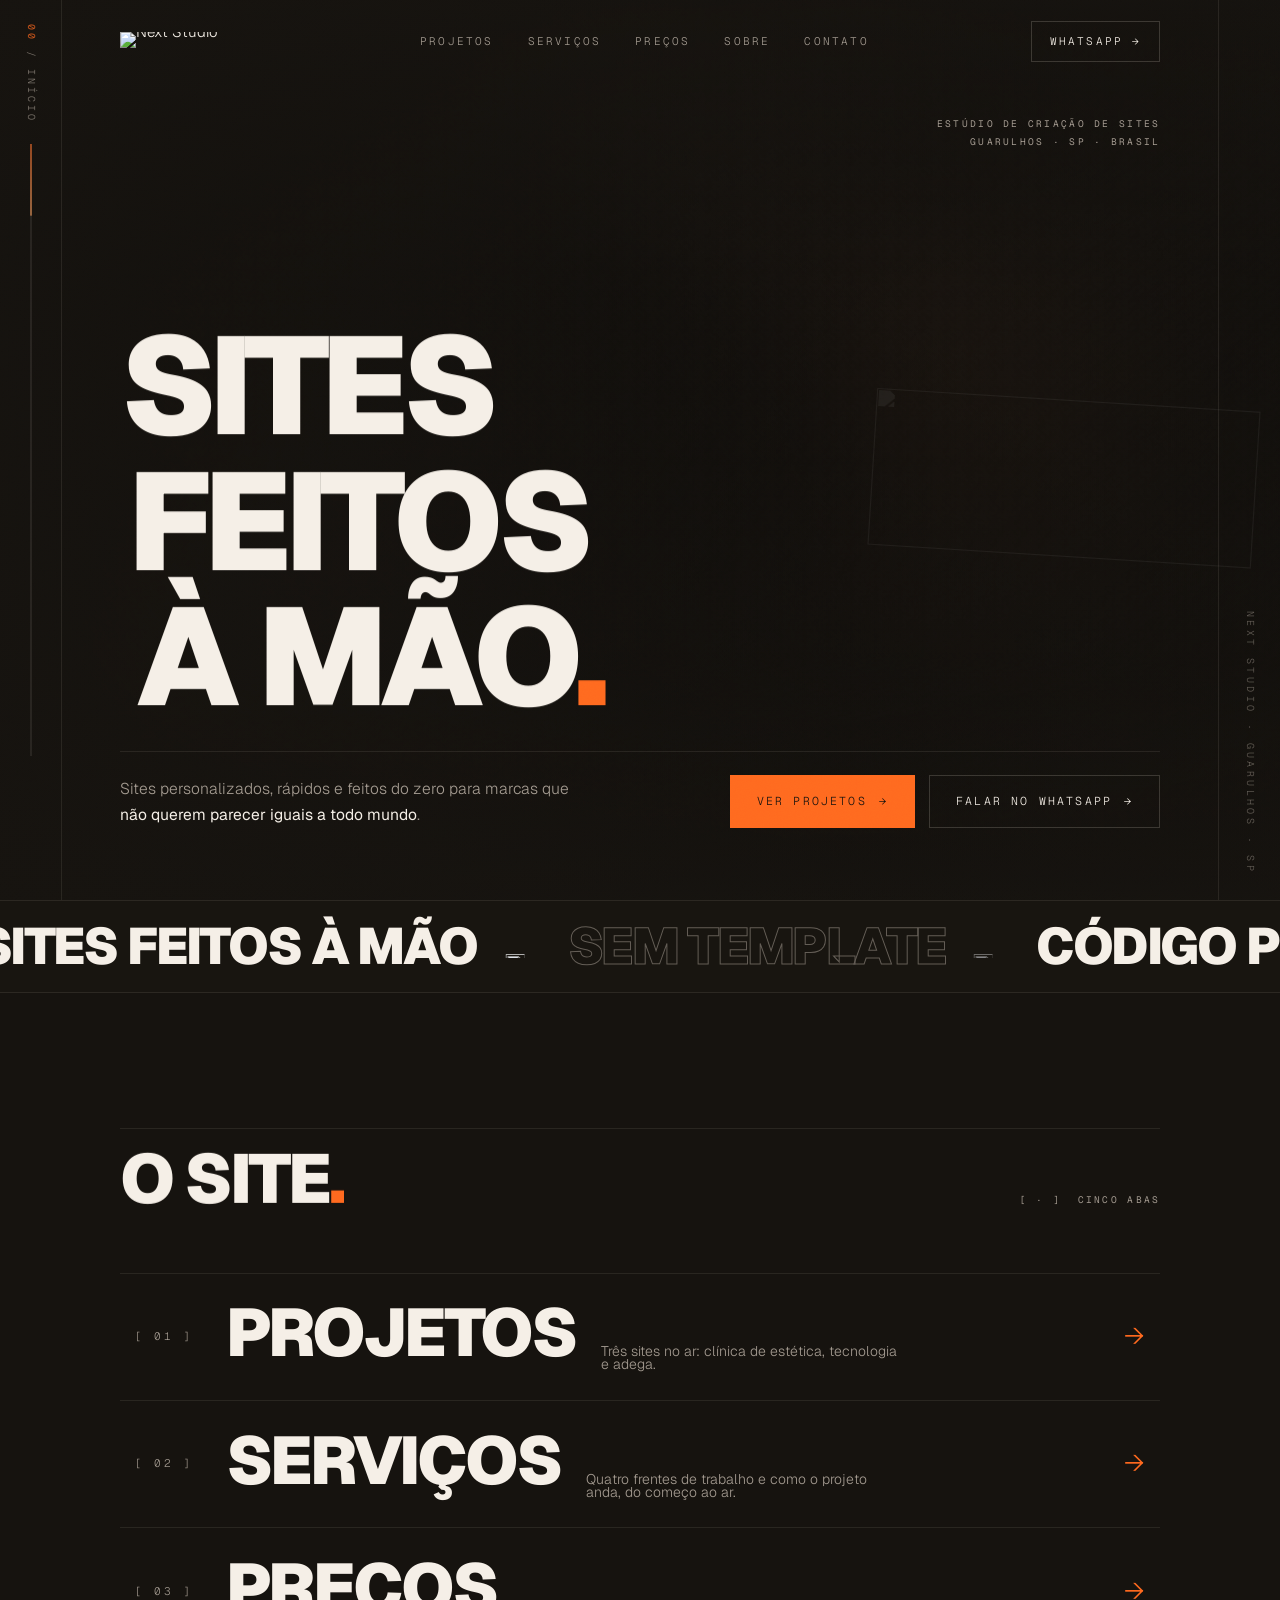
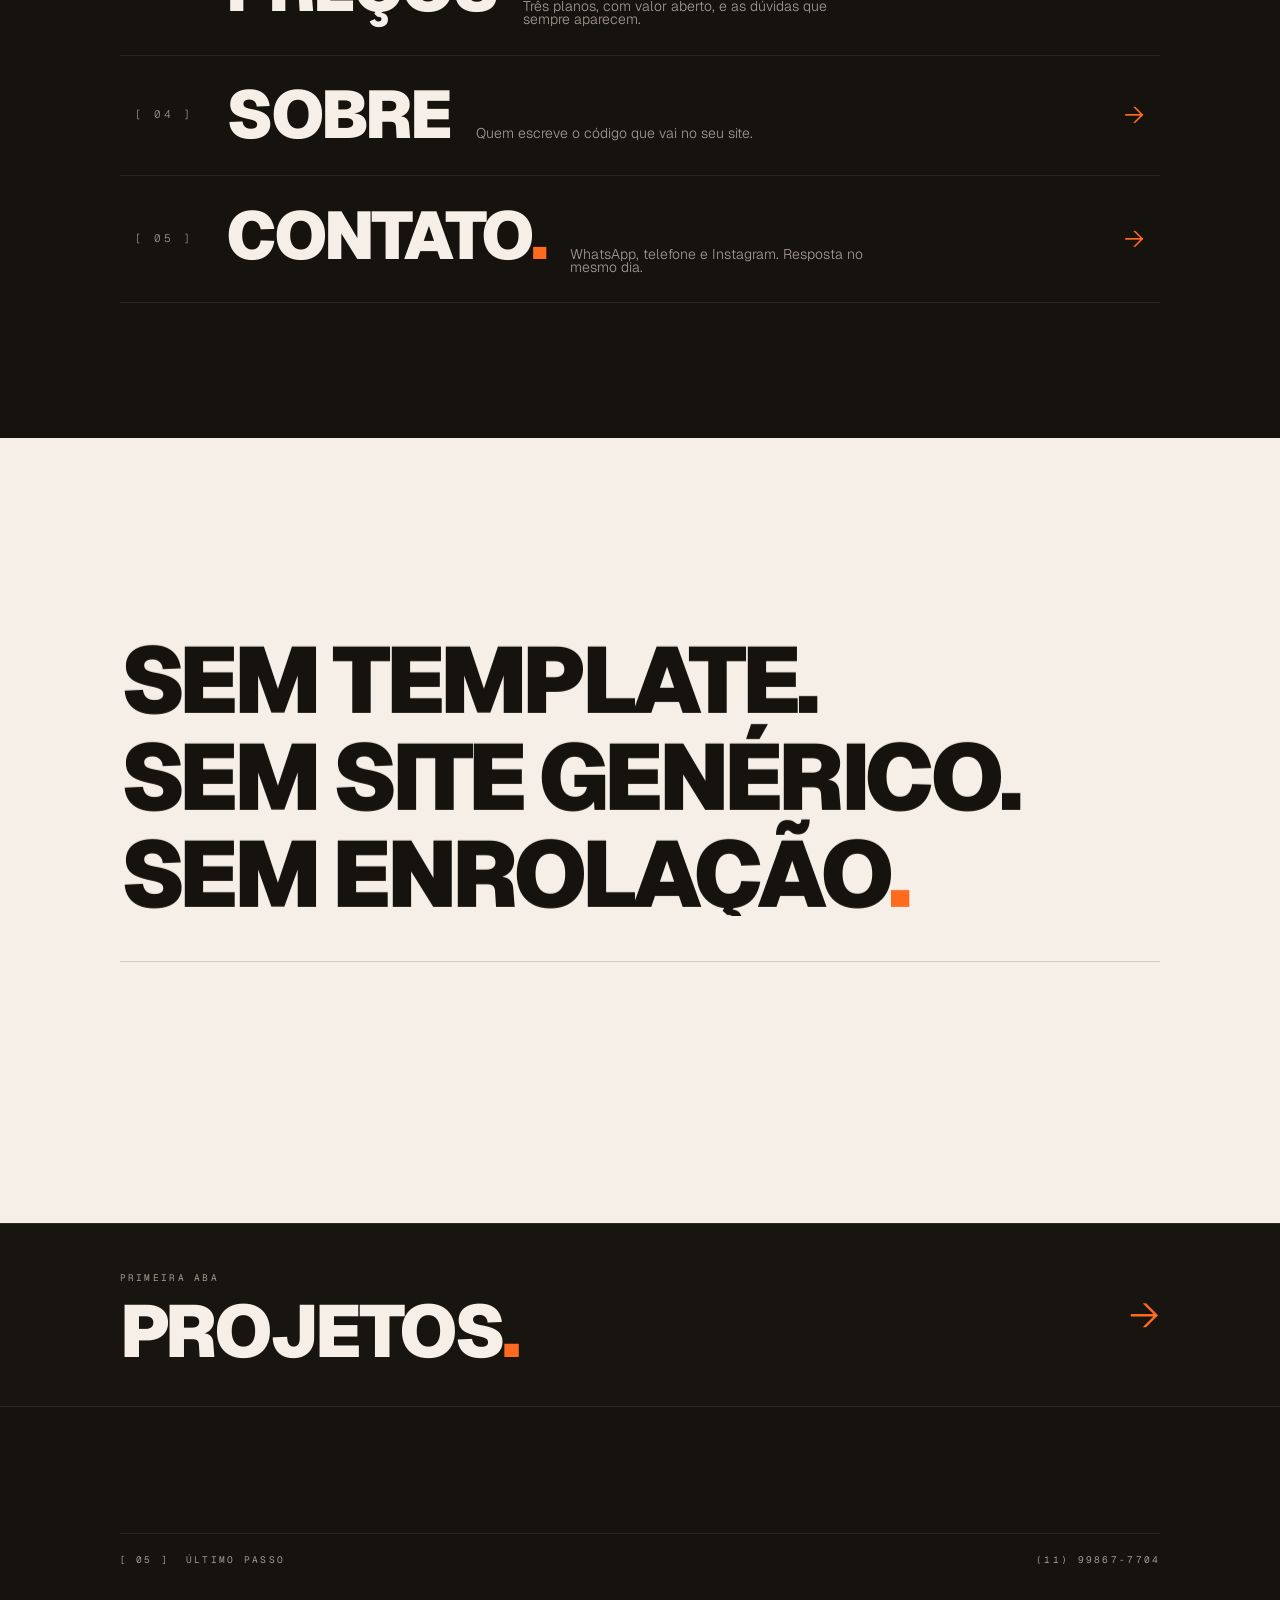
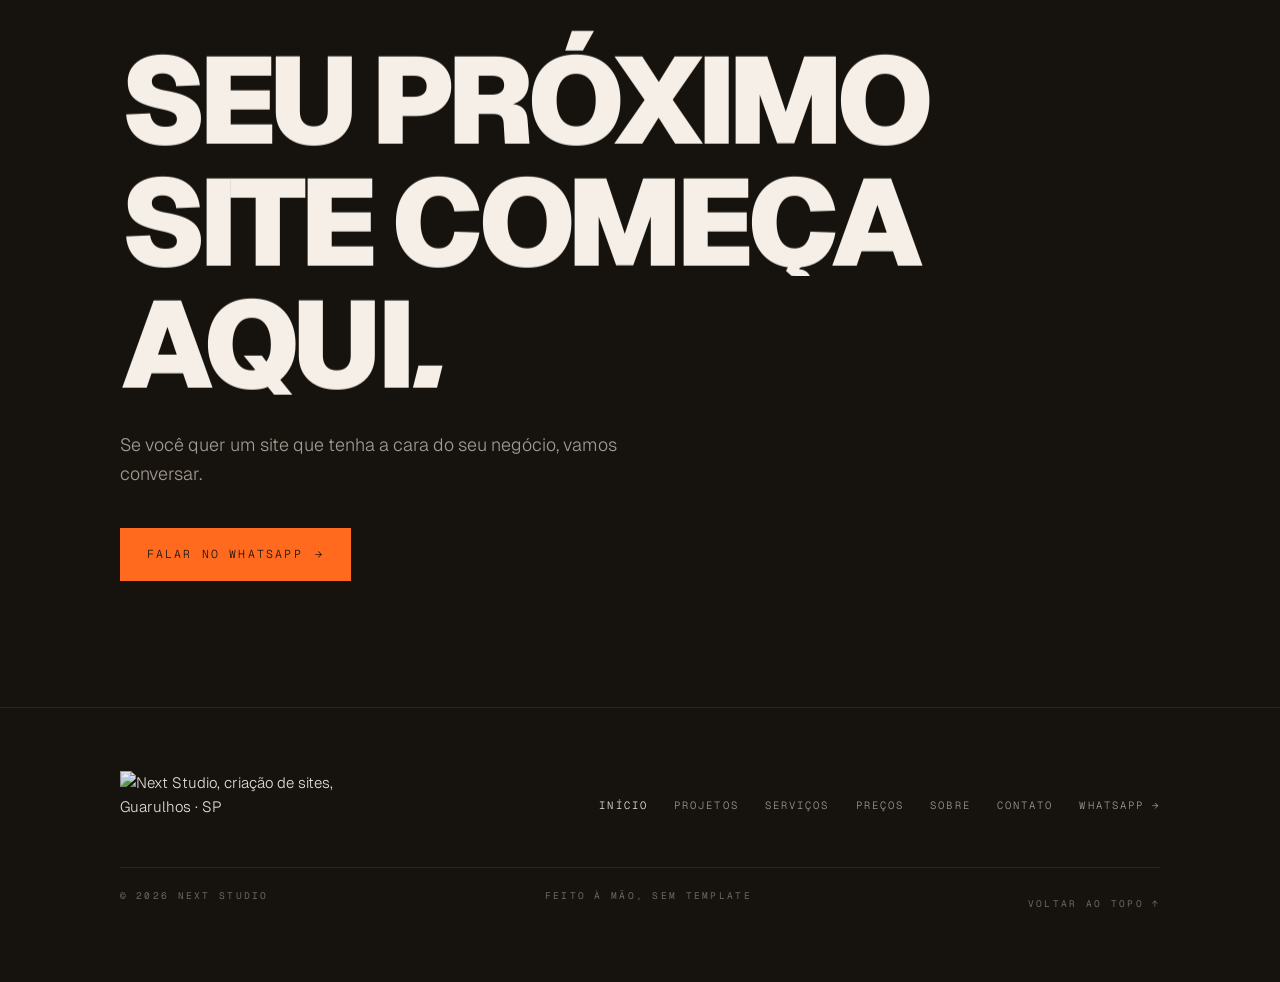
==== index.html @ 00f56a2d "Divide o site em abas e coloca o vídeo no topo O portfólio era uma página só com âncoras. Agora são " ====
<!DOCTYPE html>
<html lang="pt-BR" class="no-js">
<head>
<meta charset="UTF-8">
<meta name="viewport" content="width=device-width, initial-scale=1, viewport-fit=cover">

<title>Next Studio | Criação de Sites em Guarulhos</title>
<meta name="description" content="Sites personalizados feitos à mão, rápidos e profissionais. Next Studio: criação de sites em Guarulhos e atendimento para todo o Brasil.">
<meta name="author" content="Next Studio">
<meta name="theme-color" content="#16130F">
<meta name="robots" content="index, follow">
<link rel="canonical" href="https://netxstudiobr.github.io/-/">

<meta property="og:type" content="website">
<meta property="og:site_name" content="Next Studio">
<meta property="og:locale" content="pt_BR">
<meta property="og:url" content="https://netxstudiobr.github.io/-/">
<meta property="og:title" content="Next Studio | Criação de Sites em Guarulhos">
<meta property="og:description" content="Sites personalizados feitos à mão, rápidos e profissionais. Next Studio: criação de sites em Guarulhos e atendimento para todo o Brasil.">
<meta property="og:image" content="https://netxstudiobr.github.io/-/assets/og.jpg">
<meta property="og:image:width" content="1200">
<meta property="og:image:height" content="833">
<meta name="twitter:card" content="summary_large_image">
<meta name="twitter:title" content="Next Studio | Criação de Sites em Guarulhos">
<meta name="twitter:description" content="Sites personalizados feitos à mão, rápidos e profissionais. Next Studio: criação de sites em Guarulhos e atendimento para todo o Brasil.">
<meta name="twitter:image" content="https://netxstudiobr.github.io/-/assets/og.jpg">

<!-- favicon: recorte do ícone oficial da marca -->
<link rel="icon" type="image/png" href="assets/favicon.png">
<link rel="apple-touch-icon" href="assets/apple-touch-icon.png">

<link rel="preconnect" href="https://fonts.googleapis.com">
<link rel="preconnect" href="https://fonts.gstatic.com" crossorigin>
<link rel="preload" as="image" href="assets/logo-lockup.png">
<link href="https://fonts.googleapis.com/css2?family=Geist:wght@300;400;500;700;900&family=Geist+Mono:wght@400;500&display=swap" rel="stylesheet">

<!-- o site inteiro usa uma folha só; cada aba é HTML puro -->
<link rel="stylesheet" href="assets/estilo.css">

<script>document.documentElement.className=document.documentElement.className.replace('no-js','js');</script>

<script type="application/ld+json">
{
  "@context":"https://schema.org",
  "@type":"ProfessionalService",
  "name":"Next Studio",
  "url":"https://netxstudiobr.github.io/-/",
  "image":"https://netxstudiobr.github.io/-/assets/og.jpg",
  "description":"Criação de sites personalizados feitos à mão, do zero, sem template.",
  "founder":{"@type":"Person","name":"Bernardo"},
  "areaServed":"BR",
  "address":{"@type":"PostalAddress","addressLocality":"Guarulhos","addressRegion":"SP","addressCountry":"BR"},
  "telephone":"+55 11 99867-7704",
  "sameAs":["https://instagram.com/nextstudio.site"]
}
</script>
</head>
<body>

<a class="pular" href="#conteudo">Pular para o conteúdo</a>

<!-- ambiente 3D generativo (shader próprio) -->
<canvas id="amb" aria-hidden="true"></canvas>
<div class="vinheta" aria-hidden="true"></div>
<div class="grao" aria-hidden="true"></div>

<!-- abertura -->
<div class="carga" id="carga" aria-hidden="true">
  <img class="carga__lock" src="assets/logo-lockup.png" alt="" width="948" height="130">
  <div class="carga__barra"><i id="cargaFio"></i></div>
  <span class="carga__n" id="cargaN">000</span>
</div>

<!-- trilhos: a espinha que percorre a aba inteira -->
<div class="trilho trilho--e" aria-hidden="true">
  <span class="trilho__cap" id="capitulo"><b>00</b> / INÍCIO</span>
  <div class="espinha">
    <span class="espinha__fill" id="espFill"></span>
    <img class="espinha__mark" id="espMark" src="assets/logo-mark.png" alt="" width="101" height="124">
  </div>
</div>
<div class="trilho trilho--d" aria-hidden="true">
  <span class="trilho__txt">Next Studio · Guarulhos · SP</span>
</div>

<!-- navegação -->
<header class="navbar" id="navbar">
  <div class="navbar__in">
    <a class="marca" href="#topo" aria-label="Next Studio, início">
      <img src="assets/logo-lockup.png" alt="Next Studio" width="948" height="130">
    </a>
    <nav class="navlinks" id="navlinks" aria-label="Navegação principal">
      <a href="projetos.html">Projetos</a>
      <a href="servicos.html">Serviços</a>
      <a href="precos.html">Preços</a>
      <a href="sobre.html">Sobre</a>
      <a href="contato.html">Contato</a>
    </nav>
    <a class="nav__ig" href="https://wa.me/5511998677704?text=Oi%21%20Vim%20pelo%20site%20da%20Next%20Studio.%20Quero%20fazer%20um%20site." target="_blank" rel="noopener noreferrer">
      <span>WhatsApp</span><span aria-hidden="true">→</span>
    </a>
    <button class="burg" id="burg" aria-label="Abrir menu" aria-expanded="false" aria-controls="menu">
      <i></i><i></i>
    </button>
  </div>
</header>

<div class="menu" id="menu" hidden>
  <nav class="menu__lista" aria-label="Navegação">
    <a href="index.html" aria-current="page" style="--d:.06s">Início</a>
    <a href="projetos.html" style="--d:.12s">Projetos</a>
    <a href="servicos.html" style="--d:.18s">Serviços</a>
    <a href="precos.html" style="--d:.24s">Preços</a>
    <a href="sobre.html" style="--d:.30s">Sobre</a>
    <a href="contato.html" style="--d:.36s">Contato<em>.</em></a>
  </nav>
  <div class="menu__pe">
    <span class="mono">Guarulhos · SP<br>Brasil</span>
    <a href="https://wa.me/5511998677704?text=Oi%21%20Vim%20pelo%20site%20da%20Next%20Studio.%20Quero%20fazer%20um%20site." target="_blank" rel="noopener noreferrer">(11) 99867-7704 →</a>
  </div>
</div>

<main id="conteudo">

<!-- ═══ HERO ═══ -->
<section class="hero" id="topo" aria-labelledby="heroTit" data-cap="00 / Início" data-clima=".35">
  <div class="hero__filme" id="heroFilme" aria-hidden="true">
    <video id="heroVideo" src="assets/hero-bg.mp4" width="1280" height="720"
           autoplay muted loop playsinline preload="metadata"
           disablepictureinpicture disableremoteplayback tabindex="-1"></video>
    <span class="hero__veu"></span>
  </div>
  <img class="hero__eco" id="heroEco" src="assets/logo-outline.png" alt="" aria-hidden="true" width="130" height="157">
  <div class="wrap">
    <div class="hero__topo">
      <span class="mono hero__meta"><span class="so-larga">Estúdio de criação de sites<br></span>Guarulhos · SP · Brasil</span>
    </div>

    <h1 class="hero__h1" id="heroTit">
      <span class="ln"><i>Sites</i></span>
      <span class="ln"><i>Feitos</i></span>
      <span class="ln"><i>À&nbsp;mão<em>.</em></i></span>
    </h1>

    <div class="hero__base">
      <p class="hero__p rv" style="--d:.5s">
        Sites personalizados, rápidos e feitos do zero para marcas que
        <b>não querem parecer iguais a todo mundo</b>.
      </p>
      <div class="hero__ctas rv" style="--d:.62s">
        <a class="bt bt--forte" href="projetos.html"><span>Ver projetos</span><i>→</i></a>
        <a class="bt" href="https://wa.me/5511998677704?text=Oi%21%20Vim%20pelo%20site%20da%20Next%20Studio.%20Quero%20fazer%20um%20site." target="_blank" rel="noopener noreferrer"><span>Falar no WhatsApp</span><i>→</i></a>
      </div>
    </div>
  </div>
</section>

<!-- ═══ TICKER / conector ═══ -->
<div class="tick" aria-hidden="true">
  <div class="tick__row" id="tickRow"></div>
</div>

<!-- ═══ ÍNDICE DAS ABAS ═══ -->
<section class="sec" id="abas" aria-labelledby="abasTit" data-cap="·· / Abas" data-clima=".18">
  <div class="wrap">
    <div class="cab">
      <h2 class="cab__tit linhas" id="abasTit"><span class="ln"><i>O site<em>.</em></i></span></h2>
      <span class="mono">[ · ] &nbsp;Cinco abas</span>
    </div>

    <nav class="indice" aria-label="Abas do site">
      <a class="indice__l" href="projetos.html">
        <span class="indice__n">[ 01 ]</span>
        <span class="indice__t"><span class="indice__nome">Projetos</span><span class="indice__d">Três sites no ar: clínica de estética, tecnologia e adega.</span></span>
        <i class="indice__i" aria-hidden="true">→</i>
      </a>
      <a class="indice__l" href="servicos.html">
        <span class="indice__n">[ 02 ]</span>
        <span class="indice__t"><span class="indice__nome">Serviços</span><span class="indice__d">Quatro frentes de trabalho e como o projeto anda, do começo ao ar.</span></span>
        <i class="indice__i" aria-hidden="true">→</i>
      </a>
      <a class="indice__l" href="precos.html">
        <span class="indice__n">[ 03 ]</span>
        <span class="indice__t"><span class="indice__nome">Preços</span><span class="indice__d">Três planos, com valor aberto, e as dúvidas que sempre aparecem.</span></span>
        <i class="indice__i" aria-hidden="true">→</i>
      </a>
      <a class="indice__l" href="sobre.html">
        <span class="indice__n">[ 04 ]</span>
        <span class="indice__t"><span class="indice__nome">Sobre</span><span class="indice__d">Quem escreve o código que vai no seu site.</span></span>
        <i class="indice__i" aria-hidden="true">→</i>
      </a>
      <a class="indice__l" href="contato.html">
        <span class="indice__n">[ 05 ]</span>
        <span class="indice__t"><span class="indice__nome">Contato<em>.</em></span><span class="indice__d">WhatsApp, telefone e Instagram. Resposta no mesmo dia.</span></span>
        <i class="indice__i" aria-hidden="true">→</i>
      </a>
    </nav>
  </div>
</section>

<!-- ═══ DIFERENCIAL ═══ -->
<section class="dif" id="diferencial" data-claro aria-labelledby="difTit" data-cap="·· / Sem template" data-clima=".10">
  <div class="wrap">
    <span class="dif__risco" id="difRisco" aria-hidden="true"></span>
    <h2 class="dif__h linhas" id="difTit">
      <span class="ln"><i>Sem template.</i></span>
      <span class="ln"><i>Sem site genérico.</i></span>
      <span class="ln"><i>Sem enrolação<em>.</em></i></span>
    </h2>
    <div class="dif__base">
      <p class="dif__p rv">Cada site é desenvolvido do zero, pensado para o negócio e para as pessoas que vão usar.</p>
      <ul class="dif__nota rv" style="--d:.12s">
        <li><b>Código:</b> do zero, linha por linha</li>
        <li><b>Design:</b> autoral, feito para a marca</li>
        <li><b>Experiência:</b> pensada de ponta a ponta</li>
      </ul>
    </div>
  </div>
</section>

<!-- ═══ PRÓXIMA ABA ═══ -->
<a class="prox" href="projetos.html" aria-label="Primeira aba: Projetos">
  <div class="wrap">
    <div class="prox__in">
      <span>
        <span class="mono">Primeira aba</span>
        <span class="prox__t">Projetos<em>.</em></span>
      </span>
      <i class="prox__i" aria-hidden="true">→</i>
    </div>
  </div>
</a>

<!-- ═══ CTA FINAL ═══ -->
<section class="fim" id="fim" data-fim aria-labelledby="fimTit" data-cap="05 / Contato" data-clima=".85">
  <div class="fim__cam fim__cam--base">
    <div class="wrap">
      <div class="fim__topo">
        <span class="mono">[ 05 ] &nbsp;Último passo</span>
        <span class="mono">(11) 99867-7704</span>
      </div>
      <h2 class="fim__h linhas" id="fimTit">
        <span class="ln"><i>Seu próximo</i></span>
        <span class="ln"><i>site começa</i></span>
        <span class="ln"><i>aqui<em>.</em></i></span>
      </h2>
      <p class="fim__p">Se você quer um site que tenha a cara do seu negócio, vamos conversar.</p>
      <div>
        <a class="bt bt--forte" href="https://wa.me/5511998677704?text=Oi%21%20Vim%20pelo%20site%20da%20Next%20Studio.%20Quero%20fazer%20um%20site." target="_blank" rel="noopener noreferrer"><span>Falar no WhatsApp</span><i>→</i></a>
      </div>
    </div>
  </div>

  <div class="fim__cam fim__cam--on" id="fimOn" aria-hidden="true">
    <div class="wrap">
      <div class="fim__topo">
        <span class="mono">[ 05 ] &nbsp;Último passo</span>
        <span class="mono">(11) 99867-7704</span>
      </div>
      <h2 class="fim__h revelado">
        <span class="ln"><i>Seu próximo</i></span>
        <span class="ln"><i>site começa</i></span>
        <span class="ln"><i>aqui.</i></span>
      </h2>
      <p class="fim__p">Se você quer um site que tenha a cara do seu negócio, vamos conversar.</p>
      <div><span class="bt"><span>Falar no WhatsApp</span><i>→</i></span></div>
    </div>
  </div>
</section>

</main>

<footer class="rodape">
  <div class="wrap">
    <div class="rodape__topo">
      <a class="rodape__lock" href="index.html">
        <img src="assets/logo-tagline.png" alt="Next Studio, criação de sites, Guarulhos · SP" width="837" height="170">
      </a>
      <nav class="rodape__nav" aria-label="Navegação do rodapé">
        <a href="index.html" aria-current="page">Início</a>
        <a href="projetos.html">Projetos</a>
        <a href="servicos.html">Serviços</a>
        <a href="precos.html">Preços</a>
        <a href="sobre.html">Sobre</a>
        <a href="contato.html">Contato</a>
        <a href="https://wa.me/5511998677704?text=Oi%21%20Vim%20pelo%20site%20da%20Next%20Studio.%20Quero%20fazer%20um%20site." target="_blank" rel="noopener noreferrer">WhatsApp →</a>
      </nav>
    </div>
    <div class="rodape__base">
      <span class="mono">© 2026 Next Studio</span>
      <span class="mono">Feito à mão, sem template</span>
      <a class="mono subir" href="#topo">Voltar ao topo ↑</a>
    </div>
  </div>
</footer>

<script src="assets/site.js" defer></script>

</body>
</html>
---- assets/estilo.css ----
/* ══════════════════════════════════════════════════════════════
   NEXT STUDIO / portfólio oficial
   Escrito à mão. Sem framework, sem build, sem template.
   ══════════════════════════════════════════════════════════════ */

/* ── 01. TOKENS ─────────────────────────────────────────────── */
:root{
  --grafite:#16130F;
  --carvao:#221D18;
  --areia:#F5EFE7;
  --pedra:#A39A90;
  --laranja:#FF6A1F;
  --brasa:#FFA25C;

  --linha:rgba(163,154,144,.14);
  --linha-2:rgba(163,154,144,.28);
  --linha-esc:rgba(22,19,15,.16);

  /* Geist e Geist Mono: mesma família, um só sistema.
     A mono é irmã da de texto, então rótulos, números e
     títulos falam a mesma língua. */
  --tit:"Geist","Helvetica Neue",Arial,sans-serif;
  --txt:"Geist","Helvetica Neue",Arial,sans-serif;
  --mono:"Geist Mono",ui-monospace,"SFMono-Regular",Menlo,monospace;

  --gut:clamp(20px,4.5vw,80px);
  --rail:0px;

  --e-out:cubic-bezier(.16,1,.3,1);
  --e-io:cubic-bezier(.7,0,.2,1);

  --nav-h:84px;
}
@media (min-width:1100px){ :root{ --rail:62px; } }

*,*::before,*::after{ box-sizing:border-box; }
html{ -webkit-text-size-adjust:100%; scroll-behavior:smooth; overflow-x:clip; }
@media (prefers-reduced-motion:reduce){ html{ scroll-behavior:auto; } }

body{
  margin:0;
  background:var(--grafite);
  color:var(--areia);
  font-family:var(--txt);
  font-weight:300;
  font-size:clamp(15px,1.05vw,17px);
  line-height:1.62;
  -webkit-font-smoothing:antialiased;
  -moz-osx-font-smoothing:grayscale;
  text-rendering:optimizeLegibility;
}
body.trava{ overflow:hidden; }

img{ max-width:100%; display:block; }
a{ color:inherit; text-decoration:none; }
button{ font:inherit; color:inherit; background:none; border:0; cursor:pointer; }
h1,h2,h3,h4{ margin:0; font-family:var(--tit); font-weight:900; letter-spacing:-.035em; line-height:.88; text-transform:uppercase; }
p{ margin:0; }
ul{ margin:0; padding:0; list-style:none; }
::selection{ background:var(--laranja); color:var(--grafite); }

:focus-visible{
  outline:2px solid var(--laranja);
  outline-offset:4px;
  border-radius:2px;
}

/* ── 02. UTILITÁRIOS ────────────────────────────────────────── */
.mono{
  font-family:var(--mono);
  font-weight:400;
  font-size:clamp(9.5px,.72vw,11px);
  letter-spacing:.24em;
  text-transform:uppercase;
  color:var(--pedra);
}
main section[id],#topo{ scroll-margin-top:calc(var(--nav-h) + 16px); }
.wrap{
  width:100%;
  max-width:1560px;
  margin-inline:auto;
  padding-inline:calc(var(--gut) + var(--rail));
}
.pular{
  position:fixed; top:10px; left:10px; z-index:9999;
  padding:12px 18px; background:var(--laranja); color:var(--grafite);
  font-family:var(--mono); font-size:11px; letter-spacing:.18em; text-transform:uppercase;
  transform:translateY(-160%); transition:transform .3s var(--e-out);
}
.pular:focus{ transform:none; }

/* revelação padrão (só quando o JS assume) */
.js .rv{ opacity:0; transform:translateY(26px); }
.js .rv.dentro{
  opacity:1; transform:none;
  transition:opacity .9s var(--e-out) var(--d,0s), transform .9s var(--e-out) var(--d,0s);
}

/* linhas de título com máscara */
.ln{ display:block; overflow:hidden; padding-top:.18em; margin-top:-.18em; }
/* acentos maiúsculos (Ã À É) precisam de ar entre as linhas */
.ln + .ln{ margin-top:-.045em; }
.ln>i{ display:block; font-style:normal; will-change:transform; }
.js .ln>i{ transform:translateY(112%); }
.js .revelado .ln>i{
  transform:none;
  transition:transform 1.05s var(--e-out) var(--d,0s);
}

/* ── 03. AMBIENTE (webgl + grão + vinheta) ──────────────────── */
#amb{
  position:fixed; inset:0; z-index:0;
  width:100%; height:100%;
  display:block;
  background:radial-gradient(120% 90% at 62% 18%,#211A14 0%,#16130F 58%,#100D0A 100%);
}
.grao{
  position:fixed; inset:0; z-index:60; pointer-events:none;
  opacity:.05; mix-blend-mode:overlay;
  background-image:url("data:image/svg+xml,%3Csvg xmlns='http://www.w3.org/2000/svg' width='240' height='240'%3E%3Cfilter id='n'%3E%3CfeTurbulence type='fractalNoise' baseFrequency='.85' numOctaves='3' stitchTiles='stitch'/%3E%3C/filter%3E%3Crect width='240' height='240' filter='url(%23n)'/%3E%3C/svg%3E");
}
.vinheta{
  position:fixed; inset:0; z-index:1; pointer-events:none;
  background:radial-gradient(130% 100% at 50% 40%,transparent 42%,rgba(10,8,6,.55) 100%);
}
main,.rodape,.navbar,.trilho,.menu{ position:relative; z-index:2; }

/* ── 04. TRILHOS LATERAIS (espinha do scroll) ───────────────── */
.trilho{
  position:fixed; top:0; bottom:0; z-index:40;
  width:var(--rail); pointer-events:none;
  display:none;
}
@media (min-width:1100px){ .trilho{ display:block; } }
.trilho--e{ left:0; border-right:1px solid var(--linha); }
.trilho--d{ right:0; border-left:1px solid var(--linha); }

.espinha{
  position:absolute; left:50%; top:16vh; bottom:16vh;
  width:1px; background:var(--linha-2); transform:translateX(-50%);
}
.espinha__fill{
  position:absolute; inset:0 auto 0 0; width:100%;
  background:linear-gradient(180deg,var(--laranja),var(--brasa));
  transform-origin:top; transform:scaleY(0);
}
/* símbolo oficial percorrendo a espinha */
.espinha__mark{
  position:absolute; left:50%; top:0;
  width:11px; margin-left:-5.5px; margin-top:-7px;
  opacity:.95;
}
.trilho__txt{
  position:absolute; left:50%; bottom:26px;
  transform:translateX(-50%) rotate(180deg);
  writing-mode:vertical-rl;
  font-family:var(--mono); font-size:10px; letter-spacing:.34em;
  text-transform:uppercase; color:var(--pedra); opacity:.55;
}
.trilho--d .trilho__txt{ transform:translateX(-50%); rotate:none; writing-mode:vertical-rl; }
.trilho__cap{
  position:absolute; left:50%; top:24px; transform:translateX(-50%);
  writing-mode:vertical-rl;
  font-family:var(--mono); font-size:10px; letter-spacing:.3em;
  text-transform:uppercase; color:var(--pedra); opacity:.75;
}
.trilho__cap b{ color:var(--laranja); font-weight:400; }

/* seções claras (areia / laranja): o trilho inverte junto */
.claro .trilho--e{ border-right-color:rgba(22,19,15,.16); }
.claro .trilho--d{ border-left-color:rgba(22,19,15,.16); }
.claro .trilho__cap{ color:rgba(22,19,15,.6); }
.claro .trilho__cap b{ color:var(--grafite); }
.claro .trilho__txt{ color:rgba(22,19,15,.45); }
.claro .espinha{ background:rgba(22,19,15,.2); }
.claro .espinha__fill{ background:linear-gradient(180deg,var(--grafite),rgba(22,19,15,.55)); }
.claro .espinha__mark{ filter:brightness(0); }

/* ── 05. NAVBAR ─────────────────────────────────────────────── */
.navbar{
  position:fixed; top:0; left:0; right:0; z-index:50;
  height:var(--nav-h);
  display:flex; align-items:center;
  transition:height .5s var(--e-out), background .5s var(--e-out), transform .55s var(--e-io), border-color .5s;
  border-bottom:1px solid transparent;
}
.navbar.densa{
  height:62px;
  background:rgba(18,15,12,.7);
  -webkit-backdrop-filter:blur(14px) saturate(1.2);
  backdrop-filter:blur(14px) saturate(1.2);
  border-bottom-color:var(--linha);
}
.navbar.oculta{ transform:translateY(-102%); }
.navbar__in{
  width:100%; max-width:1560px; margin-inline:auto;
  padding-inline:calc(var(--gut) + var(--rail));
  display:flex; align-items:center; justify-content:space-between; gap:24px;
}
.marca{
  display:block; line-height:0; padding:11px 0;
  transition:opacity .5s var(--e-out), transform .5s var(--e-out), visibility .5s;
}
.marca img{
  height:19px; width:auto;
  transition:height .5s var(--e-out), opacity .35s;
}
.navbar.densa .marca img{ height:16px; }
.marca:hover img{ opacity:.78; }

.navlinks{ display:none; align-items:center; gap:34px; }
@media (min-width:1000px){ .navlinks{ display:flex; } }
.navlinks a{
  font-family:var(--mono); font-size:11px; letter-spacing:.2em; text-transform:uppercase;
  color:var(--pedra); position:relative; padding:11px 0;
  transition:color .35s;
}
.navlinks a::after{
  content:""; position:absolute; left:0; bottom:0; height:1px; width:100%;
  background:var(--laranja); transform:scaleX(0); transform-origin:right;
  transition:transform .45s var(--e-out);
}
.navlinks a:hover,.navlinks a.ativo{ color:var(--areia); }
.navlinks a:hover::after,.navlinks a.ativo::after{ transform:scaleX(1); transform-origin:left; }

.nav__ig{
  display:none; align-items:center; gap:9px;
  font-family:var(--mono); font-size:11px; letter-spacing:.2em; text-transform:uppercase;
  padding:11px 18px; border:1px solid var(--linha-2); color:var(--areia);
  position:relative; overflow:hidden;
}
@media (min-width:1000px){ .nav__ig{ display:inline-flex; } }
.nav__ig span{ position:relative; z-index:1; transition:color .4s var(--e-out); }
.nav__ig::before{
  content:""; position:absolute; inset:0; background:var(--laranja);
  transform:translateY(101%); transition:transform .5s var(--e-out);
}
.nav__ig:hover::before{ transform:none; }
.nav__ig:hover span{ color:var(--grafite); }

.burg{
  display:flex; flex-direction:column; justify-content:center; gap:5px;
  width:44px; height:44px; margin-right:-10px; align-items:flex-end;
}
@media (min-width:1000px){ .burg{ display:none; } }
.burg i{ display:block; height:1.5px; width:24px; background:var(--areia); transition:transform .45s var(--e-out), opacity .3s, width .45s var(--e-out); }
.burg i:last-child{ width:15px; }
.burg[aria-expanded="true"] i:first-child{ transform:translateY(3.2px) rotate(45deg); }
.burg[aria-expanded="true"] i:last-child{ width:24px; transform:translateY(-3.3px) rotate(-45deg); }

/* ── 06. MENU MOBILE ────────────────────────────────────────── */
.menu{
  position:fixed; inset:0; z-index:49;
  background:var(--grafite);
  padding:calc(var(--nav-h) + 26px) var(--gut) 40px;
  display:flex; flex-direction:column; justify-content:space-between;
  clip-path:inset(0 0 100% 0);
  transition:clip-path .8s var(--e-io);
  visibility:hidden;
}
.menu.aberto{ clip-path:inset(0 0 0 0); visibility:visible; }
.menu[hidden]{ display:none; }
.menu__lista a{
  display:block; font-family:var(--tit); font-weight:900; text-transform:uppercase;
  font-size:clamp(2.4rem,11vw,4.2rem); line-height:1.02; letter-spacing:-.04em;
  padding:5px 0; color:var(--areia);
  opacity:0; transform:translateY(38px);
}
.menu.aberto .menu__lista a{
  opacity:1; transform:none;
  transition:opacity .7s var(--e-out) var(--d), transform .7s var(--e-out) var(--d);
}
.menu__lista a em{ font-style:normal; color:var(--laranja); }
.menu__pe{ display:flex; justify-content:space-between; align-items:flex-end; gap:20px; border-top:1px solid var(--linha); padding-top:20px; }
.menu__pe a{ color:var(--laranja); font-family:var(--mono); font-size:11px; letter-spacing:.2em; text-transform:uppercase; }

/* ── 07. HERO ───────────────────────────────────────────────── */
.hero{
  position:relative;
  min-height:100svh;
  display:flex; flex-direction:column;
  padding-top:calc(var(--nav-h) + clamp(18px,3.4vh,34px));
  padding-bottom:clamp(62px,8vh,96px);
  overflow:hidden;
  isolation:isolate;
}
.hero>.wrap{ position:relative; z-index:1; flex:1; display:flex; flex-direction:column; }

/* filme de fundo: o ambiente 3D da marca em movimento.
   fica atrás de tudo do hero e some se o vídeo não carregar. */
.hero__filme{
  position:absolute; inset:0; z-index:0;
  overflow:hidden; pointer-events:none;
}
.hero__filme video{
  position:absolute; inset:0;
  width:100%; height:100%;
  object-fit:cover; object-position:56% 50%;
  opacity:0; transition:opacity 1.5s var(--e-out);
  filter:contrast(1.04) brightness(.94);
}
.hero__filme.no-ar video{ opacity:.6; }

/* véu: segura o contraste do título por cima do vídeo */
.hero__veu{
  position:absolute; inset:0;
  background:
    linear-gradient(to right,
      rgba(22,19,15,.93) 0%, rgba(22,19,15,.74) 34%,
      rgba(22,19,15,.38) 66%, rgba(22,19,15,.56) 100%),
    linear-gradient(to bottom,
      rgba(22,19,15,.9) 0%, rgba(22,19,15,.24) 32%,
      rgba(22,19,15,.5) 74%, rgba(22,19,15,.92) 100%);
}
@media (max-width:899px){
  .hero__filme video{ object-position:60% 45%; }
  .hero__filme.no-ar video{ opacity:.5; }
  .hero__veu{
    background:
      linear-gradient(to bottom,
        rgba(22,19,15,.9) 0%, rgba(22,19,15,.5) 30%,
        rgba(22,19,15,.72) 68%, rgba(22,19,15,.94) 100%);
  }
}
.hero__topo{
  display:flex; align-items:flex-start; justify-content:flex-end; gap:20px;
  margin-bottom:auto; padding-bottom:clamp(30px,5vh,58px);
}
.hero__lock img{
  height:clamp(15px,1.55vw,22px); width:auto;
}
.hero__topo .mono{ text-align:right; line-height:1.9; }
.so-larga{ display:none; }
@media (min-width:700px){ .so-larga{ display:inline; } }

.hero__h1{
  font-size:clamp(2.9rem,10.8vw,11.5rem);
  line-height:.845;
  letter-spacing:-.052em;
  margin-bottom:clamp(26px,4vh,50px);
}
.hero__h1 em{ font-style:normal; color:var(--laranja); }
.hero__h1 .ln:nth-child(2)>i{ padding-left:.055em; }
.hero__h1 .ln:nth-child(3)>i{ padding-left:.11em; }

.hero__base{
  display:grid; gap:clamp(22px,4vw,60px);
  grid-template-columns:1fr;
  align-items:end;
  border-top:1px solid var(--linha);
  padding-top:clamp(20px,2.6vh,32px);
}
@media (min-width:900px){
  .hero__base{ grid-template-columns:minmax(0,1fr) auto; }
}
.hero__p{
  max-width:46ch; color:var(--pedra);
  font-size:clamp(15px,1.22vw,18.5px); line-height:1.66;
}
.hero__p b{ color:var(--areia); font-weight:400; }
.hero__ctas{ display:flex; flex-wrap:wrap; gap:14px; }

/* chevron oficial em marca d'água */
.hero__eco{
  position:absolute; right:calc(var(--rail) - 3vw); top:46%;
  width:clamp(220px,30vw,460px); opacity:.055;
  transform:translateY(-50%); pointer-events:none;
  filter:grayscale(1) brightness(2.4);
}
@media (max-width:899px){ .hero__eco{ top:30%; right:-14vw; width:70vw; opacity:.045; } }

/* ── 08. BOTÕES ─────────────────────────────────────────────── */
.bt{
  position:relative; display:inline-flex; align-items:center; gap:12px;
  padding:16px 26px; overflow:hidden;
  font-family:var(--mono); font-size:11.5px; letter-spacing:.19em; text-transform:uppercase;
  border:1px solid var(--linha-2); color:var(--areia);
}
.bt span{ position:relative; z-index:1; transition:color .45s var(--e-out); }
.bt i{ position:relative; z-index:1; font-style:normal; transition:transform .5s var(--e-out), color .45s var(--e-out); }
.bt::before{
  content:""; position:absolute; inset:0; background:var(--areia);
  transform:translateY(101%); transition:transform .55s var(--e-out);
}
.bt:hover::before,.bt:focus-visible::before{ transform:none; }
.bt:hover span,.bt:hover i,.bt:focus-visible span,.bt:focus-visible i{ color:var(--grafite); }
.bt:hover i{ transform:translateX(5px); }

.bt--forte{ background:var(--laranja); border-color:var(--laranja); color:var(--grafite); }
.bt--forte::before{ background:var(--areia); }
.bt--forte:hover span,.bt--forte:hover i{ color:var(--grafite); }

/* link de texto com sublinhado que se desenha */
.lk{
  position:relative; display:inline-flex; align-items:center; gap:10px;
  font-family:var(--mono); font-size:11.5px; letter-spacing:.19em; text-transform:uppercase;
  padding:9px 0 7px; color:var(--areia);
}
.lk::after{
  content:""; position:absolute; left:0; bottom:0; height:1px; width:100%;
  background:currentColor; transform-origin:right; transform:scaleX(1);
  transition:transform .5s var(--e-out);
}
.lk:hover::after{ transform:scaleX(0); }
.lk i{ font-style:normal; transition:transform .5s var(--e-out); }
.lk:hover i{ transform:translateX(6px); }
.lk--laranja{ color:var(--laranja); }

/* ── 09. CABEÇALHO DE SEÇÃO ─────────────────────────────────── */
.sec{ position:relative; padding-block:clamp(90px,15vh,190px); }
@media (max-width:640px){
  .sec{ padding-block:clamp(54px,8vh,84px); }
  .cab{ margin-bottom:clamp(30px,4.5vh,52px); }
}
.cab{
  display:flex; align-items:baseline; justify-content:space-between;
  gap:22px; flex-wrap:wrap;
  border-top:1px solid var(--linha); padding-top:20px;
  margin-bottom:clamp(46px,7vh,92px);
}
.cab__tit{ font-size:clamp(2rem,5.4vw,4.4rem); letter-spacing:-.04em; }
.cab__tit em{ font-style:normal; color:var(--laranja); }

/* ── 10. TICKER (conector contínuo) ─────────────────────────── */
.tick{
  position:relative; overflow:hidden;
  border-top:1px solid var(--linha); border-bottom:1px solid var(--linha);
  padding-block:clamp(16px,2.2vh,26px);
  background:rgba(34,29,24,.28);
}
.tick__row{ display:flex; align-items:center; white-space:nowrap; will-change:transform; }
.tick__it{
  display:inline-flex; align-items:center; gap:.55em;
  padding-inline:.42em;
  font-family:var(--tit); font-weight:900; text-transform:uppercase;
  font-size:clamp(1.5rem,4.3vw,3.2rem); letter-spacing:-.032em; line-height:1;
}
.tick__it--oco{
  color:transparent; -webkit-text-stroke:1px var(--pedra); opacity:.55;
}
.tick__row img{ height:.46em; width:auto; opacity:.9; }

/* ── 11. PROJETOS ───────────────────────────────────────────── */
.casos{ position:relative; }
.caso{
  position:relative;
  padding-block:clamp(56px,9vh,120px);
  /* o número gigante sangra para fora de propósito; clip corta
     sem criar container de rolagem (diferente de hidden) */
  overflow-x:clip;
}
.caso__grid{
  display:grid; grid-template-columns:repeat(12,1fr);
  gap:clamp(22px,2.6vw,52px); align-items:start;
}
.caso__txt{ grid-column:1/-1; }
.caso__media{ grid-column:1/-1; }
@media (min-width:900px){
  .caso__txt{ grid-column:1/5; position:sticky; top:26vh; }
  .caso__media{ grid-column:6/13; }
  .caso--inv .caso__txt{ grid-column:9/13; }
  .caso--inv .caso__media{ grid-column:1/8; grid-row:1; }
}
.caso__idx{
  display:block; color:var(--laranja); margin-bottom:16px;
  font-family:var(--mono); font-size:11px; letter-spacing:.26em;
}
.caso__nome{
  font-size:clamp(1.9rem,4.2vw,3.4rem); letter-spacing:-.04em;
  margin-bottom:14px;
}
.caso__cat{
  display:block; margin-bottom:26px; color:var(--pedra);
  font-family:var(--mono); font-size:10.5px; letter-spacing:.22em; text-transform:uppercase;
}
.caso__cat::before{ content:""; display:block; width:34px; height:1px; background:var(--laranja); margin-bottom:16px; }

.caso__media{ display:block; }
.caso__quadro{
  position:relative; display:block; overflow:hidden;
  aspect-ratio:1200/833; background:var(--carvao);
  border:1px solid var(--linha);
}
.caso__quadro img{
  position:absolute; inset:0;
  width:100%; height:100%; object-fit:cover; object-position:center;
  will-change:transform;
  transition:filter .7s var(--e-out);
  filter:saturate(.86) contrast(1.03);
}
.caso__media:hover .caso__quadro img{ filter:saturate(1) contrast(1.05); }
.caso__veu{
  position:absolute; inset:0; pointer-events:none;
  background:linear-gradient(180deg,rgba(22,19,15,.04) 0%,rgba(22,19,15,.34) 100%);
  opacity:.9; transition:opacity .7s var(--e-out);
}
.caso__media:hover .caso__veu{ opacity:.45; }
.caso__pe{
  display:flex; align-items:center; justify-content:space-between; gap:18px;
  border-top:1px solid var(--linha); margin-top:16px; padding-top:14px;
}
.caso__url{ font-family:var(--mono); font-size:10.5px; letter-spacing:.16em; color:var(--pedra); text-transform:lowercase; }

/* numeral fantasma que atravessa as seções */
.caso__fant{
  position:absolute; z-index:-1; pointer-events:none; user-select:none;
  font-family:var(--tit); font-weight:900; line-height:.72;
  font-size:clamp(11rem,30vw,30rem); letter-spacing:-.06em;
  color:transparent; -webkit-text-stroke:1px rgba(163,154,144,.16);
  top:-4vh; right:-2vw; will-change:transform;
}
.caso--inv .caso__fant{ right:auto; left:-2vw; }
@media (max-width:899px){
  .caso__fant{ opacity:.6; top:-2vh; }
  .caso{ padding-block:clamp(38px,6vh,70px); }
}
@media (max-width:640px){
  .caso__pe{ flex-direction:column; align-items:flex-start; gap:7px; }
}

/* ── 12. SERVIÇOS (varredura horizontal fixada) ─────────────── */
.serv{ position:relative; }
.serv__pin{
  position:sticky; top:0; height:100svh;
  display:flex; flex-direction:column; justify-content:center;
  overflow:hidden;
}
.serv__cab{
  padding-inline:calc(var(--gut) + var(--rail));
  width:100%; max-width:1560px; margin-inline:auto;
  display:flex; flex-wrap:wrap; align-items:baseline; justify-content:space-between; gap:10px 20px;
  margin-bottom:clamp(26px,4vh,48px);
}
.serv__track{
  display:flex; gap:0;
  padding-inline:calc(var(--gut) + var(--rail));
  will-change:transform;
}
.serv__it{
  position:relative; flex:0 0 clamp(268px,31vw,430px);
  height:clamp(300px,46vh,470px);
  border:1px solid var(--linha); border-right:0;
  padding:clamp(20px,2vw,30px) clamp(22px,2.2vw,36px);
  display:flex; flex-direction:column; justify-content:space-between;
  overflow:hidden;
  background:rgba(34,29,24,.38);
  transition:border-color .6s var(--e-out), background .6s var(--e-out);
}
.serv__it:last-child{ border-right:1px solid var(--linha); }
.serv__it:hover{ background:rgba(34,29,24,.62); }
.serv__it::after{
  content:""; position:absolute; left:0; bottom:0; height:2px; width:100%;
  background:var(--laranja); transform:scaleX(0); transform-origin:left;
  transition:transform .7s var(--e-out);
}
.serv__it:hover::after{ transform:scaleX(1); }
.serv__n{
  font-family:var(--mono); font-size:11px; letter-spacing:.26em; color:var(--laranja);
}
.serv__corpo h3{
  font-size:clamp(1.45rem,2.4vw,2.25rem); letter-spacing:-.035em; line-height:.94;
  margin-bottom:14px;
}
.serv__corpo p{ color:var(--pedra); font-size:clamp(14px,1.02vw,16px); max-width:32ch; }
.serv__marca{
  position:absolute; right:-8%; bottom:-10%;
  font-family:var(--tit); font-weight:900; font-size:14rem; line-height:.7;
  color:transparent; -webkit-text-stroke:1px rgba(163,154,144,.1);
  pointer-events:none;
}
.serv__barra{
  width:100%; max-width:1560px; margin-inline:auto;
  padding-inline:calc(var(--gut) + var(--rail));
  margin-top:clamp(22px,3.4vh,40px);
  display:flex; align-items:center; gap:18px;
}
.serv__barra .fio{ position:relative; flex:1; height:1px; background:var(--linha); }
.serv__barra .fio i{
  position:absolute; inset:0 auto 0 0; height:1px; width:100%;
  background:var(--laranja); transform-origin:left; transform:scaleX(0);
}
.no-js .serv__pin{ position:static; height:auto; display:block; }
.no-js .serv__track{ flex-wrap:wrap; }
.serv__track{ touch-action:pan-y; }
@media (min-width:900px){
  .serv__track{ cursor:grab; }
  .serv__track.arrastando{ cursor:grabbing; }
}
@media (max-width:899px){
  .serv__marca{ font-size:8.5rem; right:-4%; }
  .serv__pin{ position:static; height:auto; display:block; padding-block:0; }
  .serv__track{ flex-direction:column; transform:none!important; }
  .serv__it{ flex:none; width:100%; height:auto; min-height:230px; border-right:1px solid var(--linha); border-bottom:0; }
  .serv__it:last-child{ border-bottom:1px solid var(--linha); }
  .serv__barra{ display:none; }
  .serv__cab{ margin-bottom:30px; }
}

/* ── 13. DIFERENCIAL (inversão para areia) ──────────────────── */
.dif{
  position:relative; z-index:3;
  background:var(--areia); color:var(--grafite);
  padding-block:clamp(100px,18vh,220px);
}
.dif__h{
  font-size:clamp(1.85rem,7.3vw,6.6rem); line-height:.9; letter-spacing:-.05em;
  margin-bottom:clamp(34px,5vh,60px);
}
.dif__h em{ font-style:normal; color:var(--laranja); }
.dif__base{
  display:grid; gap:clamp(24px,4vw,64px); grid-template-columns:1fr;
  border-top:1px solid var(--linha-esc); padding-top:clamp(22px,3vh,34px);
}
@media (min-width:900px){ .dif__base{ grid-template-columns:1fr 1fr; } }
.dif__p{
  font-size:clamp(17px,1.7vw,25px); line-height:1.5; color:#3B3229; max-width:34ch;
}
.dif__nota{ font-family:var(--mono); font-size:11px; letter-spacing:.2em; text-transform:uppercase; color:#6B6055; line-height:2.2; }
.dif__nota b{ color:var(--grafite); font-weight:500; }
.dif .mono{ color:#6B6055; }
.dif__risco{
  display:block; height:2px; background:var(--laranja); width:100%;
  transform-origin:left; transform:scaleX(0); margin-bottom:clamp(30px,4vh,50px);
}

/* ── 14. PREÇOS ─────────────────────────────────────────────── */
.pre__lista{ border-top:1px solid var(--linha); }
.pre__l{
  position:relative; display:block;
  border-bottom:1px solid var(--linha);
  padding-block:clamp(30px,4vh,54px);
  transition:background .6s var(--e-out);
}
.pre__l::before{
  content:""; position:absolute; inset:0; z-index:0;
  background:linear-gradient(90deg,rgba(34,29,24,.85),rgba(34,29,24,.2));
  transform:scaleY(0); transform-origin:bottom;
  transition:transform .6s var(--e-out);
}
.pre__l:hover::before{ transform:scaleY(1); }
.pre__l--destaque{ background:rgba(255,106,31,.05); }

.pre__in{
  position:relative; z-index:1;
  display:grid; grid-template-columns:1fr; gap:clamp(20px,3vw,44px);
  align-items:start;
  padding-inline:clamp(0px,1.4vw,22px);
  transition:padding-inline .6s var(--e-out);
}
.pre__l:hover .pre__in{ padding-inline:clamp(8px,2.2vw,34px); }
@media (min-width:900px){
  .pre__in{ grid-template-columns:minmax(0,.82fr) minmax(0,1.18fr); }
}

.pre__cab{ display:grid; gap:clamp(10px,1.4vh,16px); }
.pre__idx{ font-family:var(--mono); font-size:11px; letter-spacing:.24em; color:var(--pedra); }
.pre__l--destaque .pre__idx{ color:var(--laranja); }
.pre__nome{
  margin:0;
  font-family:var(--tit); font-weight:900; text-transform:uppercase;
  font-size:clamp(1.9rem,4.4vw,3.4rem); letter-spacing:-.042em; line-height:.9;
  display:flex; align-items:center; gap:14px; flex-wrap:wrap;
}
.pre__tag{
  font-family:var(--mono); font-weight:400; font-size:9.5px; letter-spacing:.2em;
  text-transform:uppercase;
  padding:6px 11px; background:var(--laranja); color:var(--grafite);
  white-space:nowrap;
}
.pre__valor{
  font-family:var(--tit); font-weight:900; letter-spacing:-.04em;
  font-size:clamp(2.2rem,5vw,4rem); line-height:1; color:var(--areia);
  transition:color .5s var(--e-out);
}
.pre__l:hover .pre__valor{ color:var(--laranja); }

.pre__resumo{
  font-size:clamp(17px,1.55vw,23px); line-height:1.4; color:var(--areia);
  letter-spacing:-.01em; margin-bottom:12px;
}
.pre__exp{ color:var(--pedra); max-width:54ch; margin-bottom:20px; }
.pre__rec{ display:grid; gap:7px; margin-bottom:24px; }
.pre__rec li{
  font-family:var(--mono); font-size:10.5px; letter-spacing:.14em;
  text-transform:uppercase; color:var(--pedra);
  padding-left:18px; position:relative;
}
.pre__rec li::before{
  content:""; position:absolute; left:0; top:.55em;
  width:9px; height:1px; background:var(--laranja);
}
.pre__acoes{ display:flex; flex-wrap:wrap; align-items:center; gap:14px clamp(18px,2.4vw,32px); }
.pre__pe{
  display:flex; flex-wrap:wrap; align-items:center; justify-content:space-between;
  gap:18px; padding-top:clamp(22px,3vh,34px);
}

/* ── 14b. DÚVIDAS ───────────────────────────────────────────── */
.faq__lista{ border-top:1px solid var(--linha); }
.faq__it{ border-bottom:1px solid var(--linha); }
.faq__it summary{
  display:flex; align-items:flex-start; justify-content:space-between; gap:20px;
  padding-block:clamp(20px,2.6vh,30px);
  cursor:pointer; list-style:none;
  transition:color .4s var(--e-out);
}
.faq__it summary::-webkit-details-marker{ display:none; }
.faq__it summary:hover{ color:var(--laranja); }
.faq__q{
  font-family:var(--tit); font-weight:900; text-transform:uppercase;
  font-size:clamp(1.05rem,2.1vw,1.7rem); letter-spacing:-.032em; line-height:1.06;
  max-width:34ch;
}
.faq__mais{
  position:relative; flex:0 0 auto; width:16px; height:16px; margin-top:.35em;
}
.faq__mais::before,.faq__mais::after{
  content:""; position:absolute; left:50%; top:50%; background:var(--laranja);
  transition:transform .45s var(--e-out);
}
.faq__mais::before{ width:16px; height:1.5px; transform:translate(-50%,-50%); }
.faq__mais::after{ width:1.5px; height:16px; transform:translate(-50%,-50%); }
.faq__it[open] .faq__mais::after{ transform:translate(-50%,-50%) rotate(90deg); }
.faq__r{
  padding-bottom:clamp(22px,3vh,32px);
  color:var(--pedra); max-width:62ch;
  font-size:clamp(15px,1.1vw,17px);
}
.faq__r b{ color:var(--areia); font-weight:400; }
.faq__pe{ display:flex; flex-wrap:wrap; gap:16px 28px; justify-content:space-between; padding-top:clamp(22px,3vh,34px); }

/* ── 15. PROCESSO ───────────────────────────────────────────── */
.proc__lista{ position:relative; display:grid; gap:clamp(40px,8.5vh,104px); }
.proc__fio{
  position:absolute; left:0; top:8px; bottom:8px; width:1px; background:var(--linha);
  display:none;
}
@media (min-width:760px){ .proc__fio{ display:block; left:0; } }
.proc__fio i{
  position:absolute; inset:0; width:1px; background:var(--laranja);
  transform-origin:top; transform:scaleY(0);
}
.proc__it{
  display:grid; grid-template-columns:1fr; gap:14px; align-items:start;
}
@media (min-width:760px){
  .proc__it{
    grid-template-columns:clamp(64px,7vw,110px) minmax(0,1fr);
    gap:clamp(24px,4vw,70px);
    padding-left:clamp(26px,3vw,44px);
  }
}
.proc__n{
  font-family:var(--tit); font-weight:900; font-size:clamp(2.2rem,4.6vw,4rem);
  letter-spacing:-.05em; line-height:.8;
  color:transparent; -webkit-text-stroke:1px var(--linha-2);
  transition:color .6s var(--e-out), -webkit-text-stroke-color .6s var(--e-out);
}
.proc__it.aceso .proc__n{ color:var(--laranja); -webkit-text-stroke-color:transparent; }
.proc__it h3{ font-size:clamp(1.5rem,3vw,2.5rem); letter-spacing:-.038em; margin-bottom:12px; }
.proc__it p{ color:var(--pedra); max-width:44ch; font-size:clamp(15px,1.1vw,17px); }

/* ── 16. SOBRE ──────────────────────────────────────────────── */
.sobre__grid{
  display:grid; grid-template-columns:repeat(12,1fr);
  gap:clamp(28px,3vw,64px); align-items:start;
}
.sobre__fig{ grid-column:1/-1; margin:0; position:relative; }
.sobre__txt{ grid-column:1/-1; }
@media (min-width:900px){
  .sobre__fig{ grid-column:1/7; }
  .sobre__txt{ grid-column:8/13; position:sticky; top:24vh; }
}
.sobre__moldura{
  position:relative; overflow:hidden;
  aspect-ratio:1022/1400; background:var(--carvao);
  clip-path:inset(0 0 0 0);
}
.js .sobre__moldura{ clip-path:inset(0 0 100% 0); }
.js .sobre__fig.dentro .sobre__moldura{
  clip-path:inset(0 0 0 0);
  transition:clip-path 1.25s var(--e-io);
}
.sobre__moldura img{
  position:absolute; left:0; top:-8%;
  width:100%; height:116%; object-fit:cover; object-position:50% 22%;
  will-change:transform; transform:scale(1.12);
  filter:contrast(1.04) saturate(.95);
}
.sobre__luz{
  position:absolute; inset:0; pointer-events:none;
  background:
    radial-gradient(70% 50% at 78% 8%,rgba(255,162,92,.2),transparent 62%),
    linear-gradient(180deg,transparent 45%,rgba(22,19,15,.55) 100%);
}
.sobre__cap{
  display:flex; justify-content:space-between; gap:16px;
  border-top:1px solid var(--linha); margin-top:14px; padding-top:12px;
}
.sobre__h{ font-size:clamp(2.1rem,5.6vw,4.6rem); letter-spacing:-.045em; margin-bottom:clamp(24px,3.4vh,40px); }
.sobre__h em{ font-style:normal; color:var(--laranja); }
.sobre__cit{
  margin:0 0 clamp(24px,3.4vh,38px);
  font-size:clamp(17px,1.65vw,24px); line-height:1.48; color:var(--areia);
  border-left:1px solid var(--laranja); padding-left:clamp(16px,1.6vw,26px);
}
.sobre__extra{ color:var(--pedra); max-width:40ch; margin-bottom:clamp(24px,3.4vh,36px); }

/* ── 17. CTA FINAL (cortina laranja) ────────────────────────── */
.fim{ position:relative; overflow:hidden; }
.fim__cam{
  min-height:100svh; display:flex; flex-direction:column; justify-content:center;
  padding-block:clamp(90px,14vh,160px);
}
.fim__cam>.wrap{ display:flex; flex-direction:column; flex:1; }
.fim__cam--on{
  position:absolute; inset:0; z-index:2;
  background:var(--laranja); color:var(--grafite);
  clip-path:inset(100% 0 0 0);
  pointer-events:none;
}
.fim__h{
  font-size:clamp(2.6rem,9.6vw,9rem); line-height:.86; letter-spacing:-.052em;
  margin:clamp(22px,3.4vh,42px) 0 clamp(24px,3.6vh,44px);
}
.fim__p{ max-width:44ch; font-size:clamp(16px,1.4vw,21px); color:var(--pedra); margin-bottom:clamp(30px,4.4vh,52px); }
.fim__cam--on .fim__p{ color:rgba(22,19,15,.72); }
.fim__cam--on .mono{ color:rgba(22,19,15,.62); }
.fim__cam--on .bt{ border-color:rgba(22,19,15,.4); color:var(--grafite); }
.fim__cam--on .bt::before{ background:var(--grafite); }
.fim__topo{ display:flex; justify-content:space-between; gap:20px; border-top:1px solid var(--linha); padding-top:18px; margin-bottom:auto; }
.fim__cam--on .fim__topo{ border-top-color:rgba(22,19,15,.22); }

/* ── 18. RODAPÉ ─────────────────────────────────────────────── */
.rodape{ background:var(--grafite); padding-block:clamp(50px,7vh,84px); border-top:1px solid var(--linha); }
.rodape__topo{ display:flex; flex-wrap:wrap; align-items:flex-end; justify-content:space-between; gap:30px; margin-bottom:clamp(34px,5vh,58px); }
.rodape__lock img{ height:clamp(30px,4vw,52px); width:auto; opacity:.92; }
.rodape__nav{ display:flex; flex-wrap:wrap; gap:14px 26px; }
.rodape__nav a{ display:inline-block; padding:8px 0; font-family:var(--mono); font-size:10.5px; letter-spacing:.2em; text-transform:uppercase; color:var(--pedra); transition:color .35s; }
.rodape__nav a:hover{ color:var(--laranja); }
.rodape__base{ display:flex; flex-wrap:wrap; gap:12px 28px; justify-content:space-between; border-top:1px solid var(--linha); padding-top:20px; }
.rodape__base .mono{ color:rgba(163,154,144,.62); }
.subir{ display:inline-flex; align-items:center; gap:8px; padding:8px 0; }
.subir:hover{ color:var(--laranja); }

/* ── 21. ABERTURA ───────────────────────────────────────────── */
.carga{
  position:fixed; inset:0; z-index:100;
  background:var(--grafite);
  display:flex; flex-direction:column; align-items:center; justify-content:center; gap:24px;
  clip-path:inset(0 0 0 0);
  transition:clip-path 1.05s var(--e-io);
}
.carga.fora{ clip-path:inset(0 0 100% 0); pointer-events:none; }
.carga__lock{ height:clamp(15px,1.9vw,24px); width:auto; opacity:0; animation:aparece .7s var(--e-out) .08s forwards; }
@keyframes aparece{ to{ opacity:1; } }
.carga__barra{ position:relative; width:min(220px,42vw); height:1px; background:var(--linha-2); overflow:hidden; }
.carga__barra i{ position:absolute; inset:0; background:var(--laranja); transform-origin:left; transform:scaleX(0); }
.carga__n{ font-family:var(--mono); font-size:10px; letter-spacing:.32em; color:var(--pedra); }
.no-js .carga{ display:none; }

/* ── 19. ABAS (site de várias páginas) ──────────────────────────
   A partir daqui é o que o site ganhou quando deixou de ser uma
   página só: aba marcada no menu, topo das páginas internas,
   índice da home e a passagem para a próxima aba.
   ───────────────────────────────────────────────────────────── */

/* aba em que a pessoa está */
.navlinks a[aria-current="page"]{ color:var(--areia); }
.navlinks a[aria-current="page"]::after{ transform:scaleX(1); transform-origin:left; }
.menu__lista a[aria-current="page"]{ color:var(--laranja); }
.rodape__nav a[aria-current="page"]{ color:var(--areia); }

/* topo das páginas internas: o mesmo hero, mais baixo */
.hero--interna{
  min-height:clamp(400px,64svh,640px);
  padding-bottom:clamp(38px,5vh,64px);
}
.hero--interna .hero__h1{
  font-size:clamp(2.7rem,9vw,8.4rem);
  margin-bottom:clamp(22px,3.4vh,40px);
}
.hero--interna .hero__eco{ width:clamp(170px,21vw,330px); top:52%; }
.hero--interna .hero__filme.no-ar video{ opacity:.46; }
@media (max-width:899px){
  .hero--interna .hero__filme.no-ar video{ opacity:.38; }
  .hero--interna{ min-height:clamp(340px,56svh,520px); }
}
.hero__topo--entre{ justify-content:space-between; align-items:baseline; }
.hero__onde{ color:var(--pedra); }
.hero__onde b{ color:var(--areia); font-weight:400; }

/* índice: as abas listadas na home, em tamanho de manchete */
.indice{ border-top:1px solid var(--linha); }
.indice__l{
  position:relative; display:grid; align-items:center;
  grid-template-columns:auto minmax(0,1fr) auto;
  gap:clamp(14px,2.6vw,38px);
  border-bottom:1px solid var(--linha);
  padding-block:clamp(22px,3.2vh,42px);
  padding-inline:clamp(0px,1.2vw,20px);
  overflow:hidden;
  transition:padding-inline .6s var(--e-out);
}
.indice__l::before{
  content:""; position:absolute; inset:0; z-index:0;
  background:linear-gradient(90deg,rgba(34,29,24,.85),rgba(34,29,24,.15));
  transform:scaleY(0); transform-origin:bottom;
  transition:transform .6s var(--e-out);
}
.indice__l:hover,.indice__l:focus-visible{ padding-inline:clamp(8px,2vw,32px); }
.indice__l:hover::before,.indice__l:focus-visible::before{ transform:scaleY(1); }
.indice__n{
  position:relative; z-index:1;
  font-family:var(--mono); font-size:11px; letter-spacing:.24em; color:var(--pedra);
  transition:color .5s var(--e-out);
}
.indice__l:hover .indice__n{ color:var(--laranja); }
.indice__t{
  position:relative; z-index:1;
  font-family:var(--tit); font-weight:900; text-transform:uppercase;
  font-size:clamp(1.8rem,5.4vw,4.2rem); letter-spacing:-.045em; line-height:.92;
  display:flex; align-items:baseline; gap:clamp(12px,2vw,26px); flex-wrap:wrap;
  transition:transform .6s var(--e-out);
}
.indice__l:hover .indice__t{ transform:translateX(clamp(4px,1vw,14px)); }
.indice__t em{ font-style:normal; color:var(--laranja); }
.indice__d{
  display:none;
  font-family:var(--txt); font-weight:300; text-transform:none;
  font-size:clamp(14px,1.05vw,16.5px); letter-spacing:0; color:var(--pedra);
  max-width:34ch;
}
@media (min-width:900px){ .indice__d{ display:block; } }
.indice__i{
  position:relative; z-index:1;
  font-style:normal; color:var(--laranja); font-size:clamp(18px,2vw,26px);
  transition:transform .6s var(--e-out);
}
.indice__l:hover .indice__i{ transform:translateX(8px); }

/* passagem para a próxima aba */
.prox{
  position:relative; display:block; overflow:hidden;
  border-top:1px solid var(--linha); border-bottom:1px solid var(--linha);
  background:rgba(34,29,24,.28);
}
.prox::before{
  content:""; position:absolute; inset:0; background:var(--areia);
  transform:translateY(101%); transition:transform .7s var(--e-out);
}
.prox:hover::before,.prox:focus-visible::before{ transform:none; }
.prox__in{
  position:relative; z-index:1;
  display:flex; align-items:center; justify-content:space-between; gap:20px;
  padding-block:clamp(26px,4.4vh,56px);
  transition:color .55s var(--e-out);
}
.prox:hover .prox__in,.prox:focus-visible .prox__in{ color:var(--grafite); }
.prox:hover .mono,.prox:focus-visible .mono{ color:rgba(22,19,15,.66); }
.prox__t{
  display:block;
  font-family:var(--tit); font-weight:900; text-transform:uppercase;
  font-size:clamp(1.9rem,6vw,4.6rem); letter-spacing:-.045em; line-height:.92;
  margin-top:10px;
}
.prox__t em{ font-style:normal; color:var(--laranja); }
.prox__i{
  font-style:normal; font-size:clamp(22px,3vw,40px); color:var(--laranja);
  transition:transform .6s var(--e-out);
}
.prox:hover .prox__i{ transform:translateX(12px); }

/* canais de contato */
.canais{
  display:grid; gap:1px; grid-template-columns:1fr;
  background:var(--linha); border:1px solid var(--linha);
}
@media (min-width:760px){ .canais{ grid-template-columns:repeat(3,1fr); } }
.canal{
  position:relative; overflow:hidden;
  background:var(--grafite);
  padding:clamp(22px,2.4vw,36px);
  min-height:clamp(180px,24vh,240px);
  display:flex; flex-direction:column; justify-content:space-between; gap:18px;
  transition:background .6s var(--e-out);
}
.canal:hover{ background:var(--carvao); }
.canal::after{
  content:""; position:absolute; left:0; bottom:0; height:2px; width:100%;
  background:var(--laranja); transform:scaleX(0); transform-origin:left;
  transition:transform .7s var(--e-out);
}
.canal:hover::after{ transform:scaleX(1); }
.canal__v{
  font-family:var(--tit); font-weight:900; text-transform:uppercase;
  font-size:clamp(1.3rem,2.6vw,2.1rem); letter-spacing:-.035em; line-height:.96;
}
.canal__v--peq{ font-size:clamp(1.05rem,1.9vw,1.55rem); word-break:break-word; }
.canal__d{ color:var(--pedra); font-size:clamp(14px,1vw,16px); }
.canal__i{ font-style:normal; color:var(--laranja); }

/* ── 20. MOVIMENTO REDUZIDO ─────────────────────────────────── */
@media (prefers-reduced-motion:reduce){
  *,*::before,*::after{
    animation-duration:.01ms!important; animation-iteration-count:1!important;
    transition-duration:.01ms!important; scroll-behavior:auto!important;
  }
  .js .rv{ opacity:1!important; transform:none!important; }
  .js .ln>i{ transform:none!important; }
  .js .sobre__moldura{ clip-path:none!important; }
  .sobre__moldura img{ transform:none!important; }
  .fim__cam--on{ display:none!important; }
  .carga{ display:none!important; }
  .caso__fant{ display:none; }
  .hero__filme video{ display:none!important; }
}
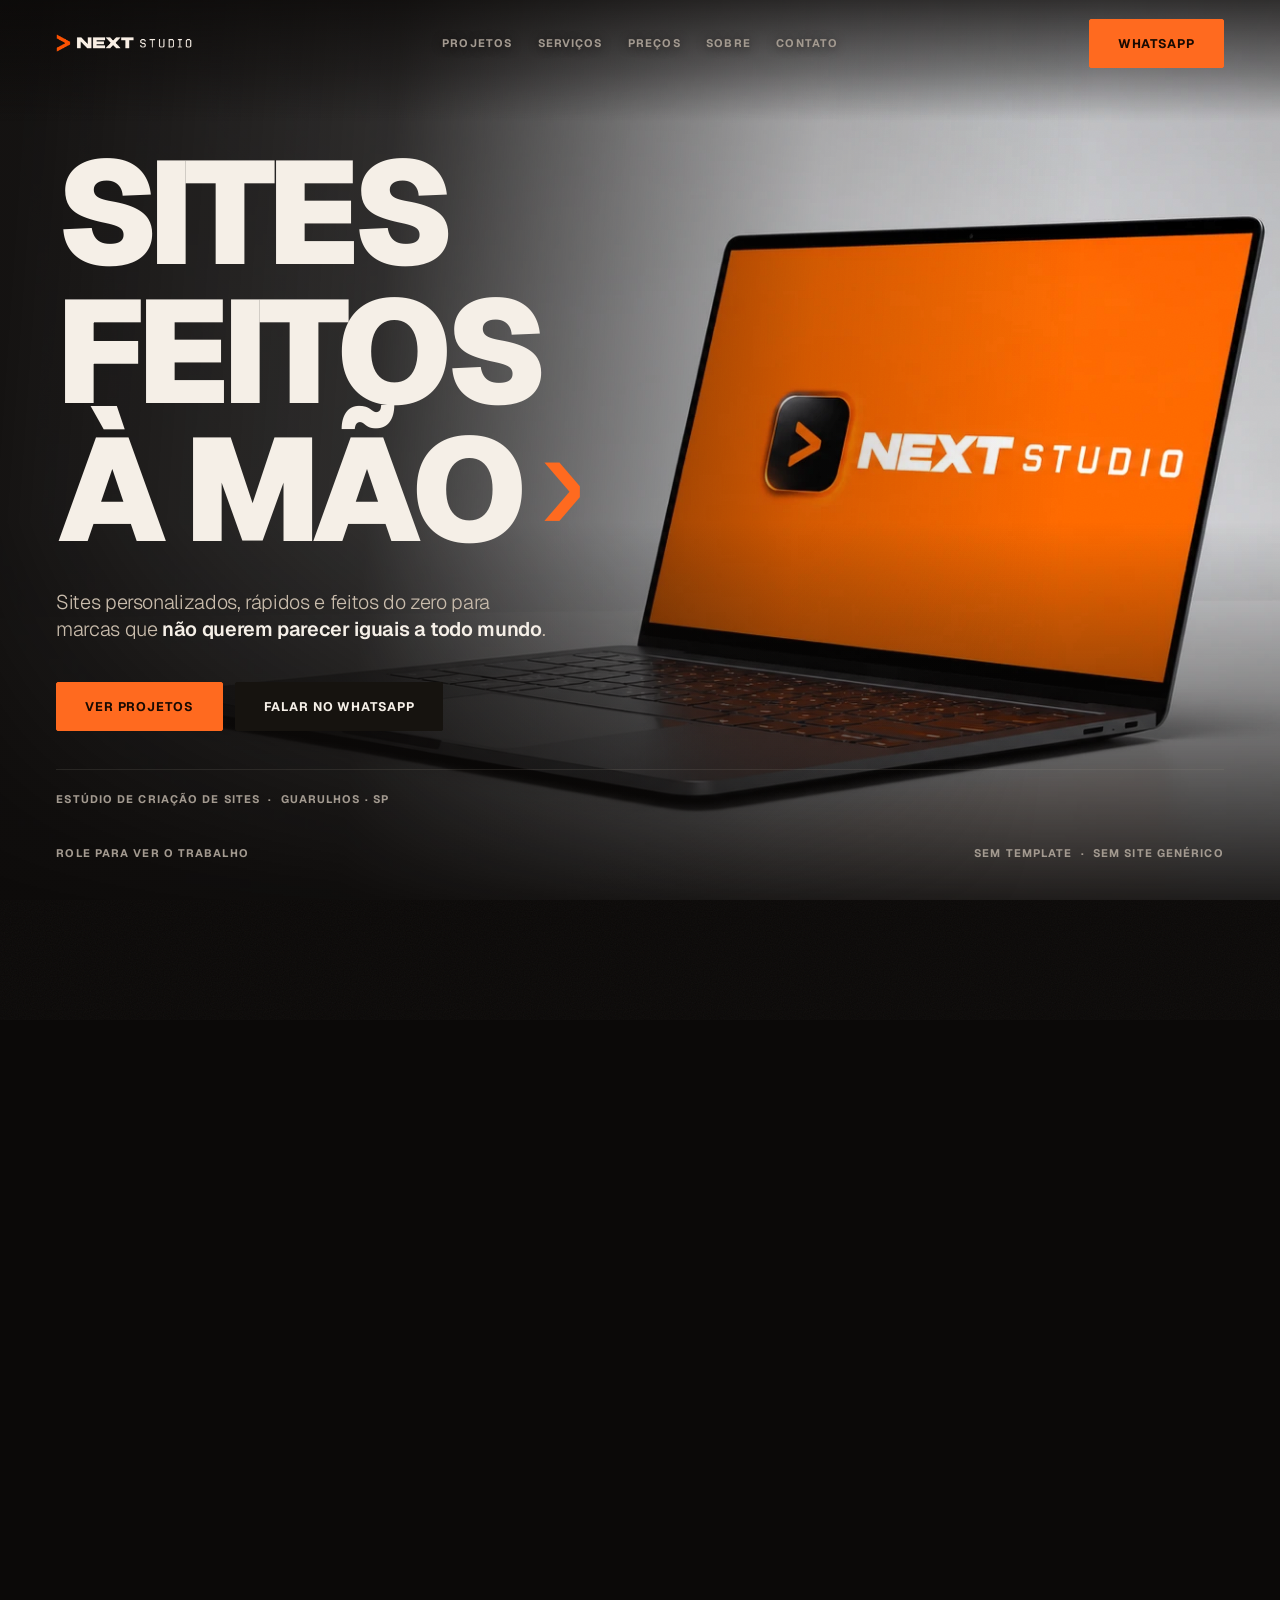
==== commit 7d6b7244: "Publica o site novo da Next Studio com endereços sem .html Troca o site inteiro pela versão reconstr" ====
--- a/index.html
+++ b/index.html
@@ -4,297 +4,614 @@
 <meta charset="UTF-8">
 <meta name="viewport" content="width=device-width, initial-scale=1, viewport-fit=cover">
 
-<title>Next Studio | Criação de Sites em Guarulhos</title>
-<meta name="description" content="Sites personalizados feitos à mão, rápidos e profissionais. Next Studio: criação de sites em Guarulhos e atendimento para todo o Brasil.">
+<title>Next Studio | Criação de sites feitos à mão em Guarulhos</title>
+<meta name="description" content="Estúdio de criação de sites em Guarulhos · SP. Sites personalizados, rápidos e escritos do zero, sem template. Planos a partir de R$ 599, com atendimento para todo o Brasil.">
 <meta name="author" content="Next Studio">
-<meta name="theme-color" content="#16130F">
-<meta name="robots" content="index, follow">
+<meta name="theme-color" content="#0B0908">
+<meta name="robots" content="index, follow, max-image-preview:large">
 <link rel="canonical" href="https://netxstudiobr.github.io/-/">
 
 <meta property="og:type" content="website">
 <meta property="og:site_name" content="Next Studio">
 <meta property="og:locale" content="pt_BR">
 <meta property="og:url" content="https://netxstudiobr.github.io/-/">
-<meta property="og:title" content="Next Studio | Criação de Sites em Guarulhos">
-<meta property="og:description" content="Sites personalizados feitos à mão, rápidos e profissionais. Next Studio: criação de sites em Guarulhos e atendimento para todo o Brasil.">
-<meta property="og:image" content="https://netxstudiobr.github.io/-/assets/og.jpg">
+<meta property="og:title" content="Next Studio | Criação de sites feitos à mão em Guarulhos">
+<meta property="og:description" content="Sites personalizados, rápidos e escritos do zero, sem template. Planos a partir de R$ 599, com atendimento para todo o Brasil.">
+<meta property="og:image" content="https://netxstudiobr.github.io/-/assets/img/og.jpg">
 <meta property="og:image:width" content="1200">
-<meta property="og:image:height" content="833">
+<meta property="og:image:height" content="630">
+<meta property="og:image:alt" content="Composição da Next Studio: o título “Sites feitos à mão” em letras claras à esquerda e um notebook exibindo a marca na tela.">
 <meta name="twitter:card" content="summary_large_image">
-<meta name="twitter:title" content="Next Studio | Criação de Sites em Guarulhos">
-<meta name="twitter:description" content="Sites personalizados feitos à mão, rápidos e profissionais. Next Studio: criação de sites em Guarulhos e atendimento para todo o Brasil.">
-<meta name="twitter:image" content="https://netxstudiobr.github.io/-/assets/og.jpg">
-
-<!-- favicon: recorte do ícone oficial da marca -->
-<link rel="icon" type="image/png" href="assets/favicon.png">
-<link rel="apple-touch-icon" href="assets/apple-touch-icon.png">
+<meta name="twitter:title" content="Next Studio | Criação de sites feitos à mão em Guarulhos">
+<meta name="twitter:description" content="Sites personalizados, rápidos e escritos do zero, sem template. Planos a partir de R$ 599.">
+<meta name="twitter:image" content="https://netxstudiobr.github.io/-/assets/img/og.jpg">
+
+<link rel="icon" type="image/png" href="assets/img/favicon.png">
+<link rel="apple-touch-icon" href="assets/img/apple-touch-icon.png">
+<link rel="manifest" href="site.webmanifest">
 
 <link rel="preconnect" href="https://fonts.googleapis.com">
 <link rel="preconnect" href="https://fonts.gstatic.com" crossorigin>
-<link rel="preload" as="image" href="assets/logo-lockup.png">
-<link href="https://fonts.googleapis.com/css2?family=Geist:wght@300;400;500;700;900&family=Geist+Mono:wght@400;500&display=swap" rel="stylesheet">
-
-<!-- o site inteiro usa uma folha só; cada aba é HTML puro -->
-<link rel="stylesheet" href="assets/estilo.css">
-
-<script>document.documentElement.className=document.documentElement.className.replace('no-js','js');</script>
+<link rel="preload" as="image" href="assets/img/capa-foto.webp" type="image/webp" fetchpriority="high" media="not all and (max-width: 899px) and (max-aspect-ratio: 3/4)">
+<link rel="preload" as="image" href="assets/img/capa-foto-cel.webp" type="image/webp" fetchpriority="high" media="(max-width: 899px) and (max-aspect-ratio: 3/4)">
+<link rel="preload" as="image" href="assets/img/logo-lockup.png">
+<link href="https://fonts.googleapis.com/css2?family=Geist:wght@300;400;500;600;700;800;900&display=swap" rel="stylesheet">
+<link rel="stylesheet" href="assets/css/estilo.css">
+
+<script>document.documentElement.className=document.documentElement.className.replace("no-js","js");</script>
 
 <script type="application/ld+json">
 {
   "@context":"https://schema.org",
   "@type":"ProfessionalService",
+  "@id":"https://netxstudiobr.github.io/-/#estudio",
   "name":"Next Studio",
   "url":"https://netxstudiobr.github.io/-/",
-  "image":"https://netxstudiobr.github.io/-/assets/og.jpg",
+  "image":"https://netxstudiobr.github.io/-/assets/img/og.jpg",
   "description":"Criação de sites personalizados feitos à mão, do zero, sem template.",
   "founder":{"@type":"Person","name":"Bernardo"},
-  "areaServed":"BR",
+  "areaServed":{"@type":"Country","name":"Brasil"},
   "address":{"@type":"PostalAddress","addressLocality":"Guarulhos","addressRegion":"SP","addressCountry":"BR"},
   "telephone":"+55 11 99867-7704",
-  "sameAs":["https://instagram.com/nextstudio.site"]
+  "priceRange":"R$ 599 - R$ 978",
+  "sameAs":["https://instagram.com/nextstudio.site"],
+  "hasOfferCatalog":{
+    "@type":"OfferCatalog","name":"Planos de criação de site",
+    "itemListElement":[
+      {"@type":"Offer","name":"Start","price":"599","priceCurrency":"BRL","description":"Uma página só, do começo ao fim."},
+      {"@type":"Offer","name":"Pro","price":"789","priceCurrency":"BRL","description":"Várias páginas, com menu em cima."},
+      {"@type":"Offer","name":"Premium","price":"978","priceCurrency":"BRL","description":"Tudo do Pro mais uma aba de compras."}
+    ]
+  }
+}
+</script>
+<script type="application/ld+json">
+{
+  "@context":"https://schema.org","@type":"FAQPage",
+  "mainEntity":[
+    {"@type":"Question","name":"Vocês usam template pronto?","acceptedAnswer":{"@type":"Answer","text":"Não. Cada site é escrito do zero, no código, pensado para o seu negócio. É por isso que nenhum sai igual ao outro."}},
+    {"@type":"Question","name":"Qual a diferença entre uma página e várias páginas?","acceptedAnswer":{"@type":"Answer","text":"Numa página só, a pessoa desce a tela e vê tudo em sequência. Com várias páginas, existe um menu no topo e cada assunto tem o seu lugar, então a pessoa clica e vai direto no que interessa."}},
+    {"@type":"Question","name":"O site funciona no celular?","acceptedAnswer":{"@type":"Answer","text":"Sim. Todo site é feito para funcionar bem no celular e no computador, com o mesmo cuidado nos dois."}},
+    {"@type":"Question","name":"Em quanto tempo fica pronto?","acceptedAnswer":{"@type":"Answer","text":"Depende do tamanho do site. O prazo é combinado com você na etapa da proposta, antes de qualquer coisa começar."}},
+    {"@type":"Question","name":"Vocês atendem fora de Guarulhos?","acceptedAnswer":{"@type":"Answer","text":"Sim. O estúdio fica em Guarulhos · SP e atende para todo o Brasil."}}
+  ]
 }
 </script>
 </head>
 <body>
 
 <a class="pular" href="#conteudo">Pular para o conteúdo</a>
-
-<!-- ambiente 3D generativo (shader próprio) -->
-<canvas id="amb" aria-hidden="true"></canvas>
-<div class="vinheta" aria-hidden="true"></div>
 <div class="grao" aria-hidden="true"></div>
-
-<!-- abertura -->
-<div class="carga" id="carga" aria-hidden="true">
-  <img class="carga__lock" src="assets/logo-lockup.png" alt="" width="948" height="130">
-  <div class="carga__barra"><i id="cargaFio"></i></div>
-  <span class="carga__n" id="cargaN">000</span>
+<div class="fio-pg" aria-hidden="true"><i id="fioPg"></i></div>
+
+<!-- ═══════════════════════════════════════════════════════════════════════
+     ABERTURA — o vídeo 1, inteiro em quadro. A medição fica no rodapé.
+     ═══════════════════════════════════════════════════════════════════════ -->
+<div class="abertura" id="abertura" role="status" aria-live="polite" aria-label="Carregando o site da Next Studio"
+     data-marca="assets/img/logo-lockup.png"
+     data-capa-foto="assets/img/capa-foto.webp"
+     data-capa-foto-cel="assets/img/capa-foto-cel.webp">
+
+  <video class="abertura__filme" id="filmeAbertura"
+         poster="assets/img/poster-abertura.jpg"
+         width="1280" height="720"
+         muted loop playsinline preload="auto"
+         disablepictureinpicture disableremoteplayback tabindex="-1" aria-hidden="true">
+    <source src="assets/video/abertura.mp4" type="video/mp4">
+  </video>
+
+  <img class="abertura__marca" src="assets/img/logo-lockup.png" alt="Next Studio" width="948" height="130">
+
+  <div class="abertura__medida">
+    <span class="abertura__fio" aria-hidden="true"><i></i></span>
+    <span class="abertura__n" id="aberturaN" data-n="00">00<b>%</b></span>
+  </div>
 </div>
 
-<!-- trilhos: a espinha que percorre a aba inteira -->
-<div class="trilho trilho--e" aria-hidden="true">
-  <span class="trilho__cap" id="capitulo"><b>00</b> / INÍCIO</span>
-  <div class="espinha">
-    <span class="espinha__fill" id="espFill"></span>
-    <img class="espinha__mark" id="espMark" src="assets/logo-mark.png" alt="" width="101" height="124">
-  </div>
-</div>
-<div class="trilho trilho--d" aria-hidden="true">
-  <span class="trilho__txt">Next Studio · Guarulhos · SP</span>
-</div>
-
-<!-- navegação -->
-<header class="navbar" id="navbar">
-  <div class="navbar__in">
-    <a class="marca" href="#topo" aria-label="Next Studio, início">
-      <img src="assets/logo-lockup.png" alt="Next Studio" width="948" height="130">
+<!-- ═══ TOPO ═══ -->
+<header class="topo" id="topo">
+  <div class="topo__in">
+    <a class="marca" href="./" aria-label="Next Studio, início">
+      <img src="assets/img/logo-lockup.png" alt="Next Studio" width="948" height="130">
     </a>
-    <nav class="navlinks" id="navlinks" aria-label="Navegação principal">
-      <a href="projetos.html">Projetos</a>
-      <a href="servicos.html">Serviços</a>
-      <a href="precos.html">Preços</a>
-      <a href="sobre.html">Sobre</a>
-      <a href="contato.html">Contato</a>
+    <nav class="topo__nav" aria-label="Navegação principal">
+      <a href="projetos">Projetos</a>
+      <a href="servicos">Serviços</a>
+      <a href="precos">Preços</a>
+      <a href="sobre">Sobre</a>
+      <a href="contato">Contato</a>
     </nav>
-    <a class="nav__ig" href="https://wa.me/5511998677704?text=Oi%21%20Vim%20pelo%20site%20da%20Next%20Studio.%20Quero%20fazer%20um%20site." target="_blank" rel="noopener noreferrer">
-      <span>WhatsApp</span><span aria-hidden="true">→</span>
-    </a>
-    <button class="burg" id="burg" aria-label="Abrir menu" aria-expanded="false" aria-controls="menu">
-      <i></i><i></i>
+    <span class="bt-caixa topo__zap">
+      <a class="bt bt--solido" href="https://wa.me/5511998677704?text=Oi%21%20Vim%20pelo%20site%20da%20Next%20Studio.%20Quero%20fazer%20um%20site." target="_blank" rel="noopener noreferrer">
+        WhatsApp
+      </a>
+    </span>
+    <button class="hamb" id="hamb" aria-label="Abrir menu" aria-expanded="false" aria-controls="menu">
+      <i aria-hidden="true"></i><i aria-hidden="true"></i>
     </button>
   </div>
 </header>
 
 <div class="menu" id="menu" hidden>
   <nav class="menu__lista" aria-label="Navegação">
-    <a href="index.html" aria-current="page" style="--d:.06s">Início</a>
-    <a href="projetos.html" style="--d:.12s">Projetos</a>
-    <a href="servicos.html" style="--d:.18s">Serviços</a>
-    <a href="precos.html" style="--d:.24s">Preços</a>
-    <a href="sobre.html" style="--d:.30s">Sobre</a>
-    <a href="contato.html" style="--d:.36s">Contato<em>.</em></a>
+    <a href="./" aria-current="page" style="--atraso:.05s"><em>01</em>Início</a>
+    <a href="projetos" style="--atraso:.1s"><em>02</em>Projetos</a>
+    <a href="servicos" style="--atraso:.15s"><em>03</em>Serviços</a>
+    <a href="precos" style="--atraso:.2s"><em>04</em>Preços</a>
+    <a href="sobre" style="--atraso:.25s"><em>05</em>Sobre</a>
+    <a href="contato" style="--atraso:.3s"><em>06</em>Contato</a>
   </nav>
   <div class="menu__pe">
-    <span class="mono">Guarulhos · SP<br>Brasil</span>
-    <a href="https://wa.me/5511998677704?text=Oi%21%20Vim%20pelo%20site%20da%20Next%20Studio.%20Quero%20fazer%20um%20site." target="_blank" rel="noopener noreferrer">(11) 99867-7704 →</a>
+    <span class="rot">Guarulhos · SP<br>Atendimento para todo o Brasil</span>
+    <a class="lk" href="https://wa.me/5511998677704?text=Oi%21%20Vim%20pelo%20site%20da%20Next%20Studio.%20Quero%20fazer%20um%20site." target="_blank" rel="noopener noreferrer">(11) 99867-7704</a>
   </div>
 </div>
 
 <main id="conteudo">
 
-<!-- ═══ HERO ═══ -->
-<section class="hero" id="topo" aria-labelledby="heroTit" data-cap="00 / Início" data-clima=".35">
-  <div class="hero__filme" id="heroFilme" aria-hidden="true">
-    <video id="heroVideo" src="assets/hero-bg.mp4" width="1280" height="720"
-           autoplay muted loop playsinline preload="metadata"
-           disablepictureinpicture disableremoteplayback tabindex="-1"></video>
-    <span class="hero__veu"></span>
-  </div>
-  <img class="hero__eco" id="heroEco" src="assets/logo-outline.png" alt="" aria-hidden="true" width="130" height="157">
-  <div class="wrap">
-    <div class="hero__topo">
-      <span class="mono hero__meta"><span class="so-larga">Estúdio de criação de sites<br></span>Guarulhos · SP · Brasil</span>
-    </div>
-
-    <h1 class="hero__h1" id="heroTit">
-      <span class="ln"><i>Sites</i></span>
-      <span class="ln"><i>Feitos</i></span>
-      <span class="ln"><i>À&nbsp;mão<em>.</em></i></span>
+<!-- ═══════════════════════════════════════════════════════════════════════
+     CAPA — só a foto do notebook, parada e nítida desde o primeiro quadro.
+     Sem vídeo, sem efeito de entrada na imagem. No celular em pé entra a
+     foto vertical, e o notebook fica entre o título e o texto.
+     ═══════════════════════════════════════════════════════════════════════ -->
+<section class="capa" id="capa" aria-labelledby="capaTit">
+  <div class="capa__foto" aria-hidden="true">
+    <!-- celular em pé: a foto vertical, com o notebook inteiro -->
+    <picture>
+      <source media="(max-width: 899px) and (max-aspect-ratio: 3/4)" type="image/webp" srcset="assets/img/capa-foto-cel.webp" width="941" height="1672">
+      <source media="(max-width: 899px) and (max-aspect-ratio: 3/4)" srcset="assets/img/capa-foto-cel.jpg" width="941" height="1672">
+      <source type="image/webp" srcset="assets/img/capa-foto.webp">
+      <img class="capa__img" src="assets/img/capa-foto.jpg" width="1672" height="941" alt="" fetchpriority="high">
+    </picture>
+  </div>
+  <span class="capa__veu" aria-hidden="true"></span>
+
+  <div class="berco capa__corpo">
+    <h1 class="capa__h1" id="capaTit" data-tracar>
+      <span class="tr">Sites</span>
+      <span class="tr">feitos</span>
+      <span class="tr">à&nbsp;mão<span class="caret" aria-hidden="true">&rsaquo;</span></span>
     </h1>
 
-    <div class="hero__base">
-      <p class="hero__p rv" style="--d:.5s">
-        Sites personalizados, rápidos e feitos do zero para marcas que
-        <b>não querem parecer iguais a todo mundo</b>.
-      </p>
-      <div class="hero__ctas rv" style="--d:.62s">
-        <a class="bt bt--forte" href="projetos.html"><span>Ver projetos</span><i>→</i></a>
-        <a class="bt" href="https://wa.me/5511998677704?text=Oi%21%20Vim%20pelo%20site%20da%20Next%20Studio.%20Quero%20fazer%20um%20site." target="_blank" rel="noopener noreferrer"><span>Falar no WhatsApp</span><i>→</i></a>
-      </div>
-    </div>
-  </div>
-</section>
-
-<!-- ═══ TICKER / conector ═══ -->
-<div class="tick" aria-hidden="true">
-  <div class="tick__row" id="tickRow"></div>
-</div>
-
-<!-- ═══ ÍNDICE DAS ABAS ═══ -->
-<section class="sec" id="abas" aria-labelledby="abasTit" data-cap="·· / Abas" data-clima=".18">
-  <div class="wrap">
-    <div class="cab">
-      <h2 class="cab__tit linhas" id="abasTit"><span class="ln"><i>O site<em>.</em></i></span></h2>
-      <span class="mono">[ · ] &nbsp;Cinco abas</span>
-    </div>
-
-    <nav class="indice" aria-label="Abas do site">
-      <a class="indice__l" href="projetos.html">
-        <span class="indice__n">[ 01 ]</span>
-        <span class="indice__t"><span class="indice__nome">Projetos</span><span class="indice__d">Três sites no ar: clínica de estética, tecnologia e adega.</span></span>
-        <i class="indice__i" aria-hidden="true">→</i>
+    <p class="capa__p rv" style="--atraso:.42s">
+      Sites personalizados, rápidos e feitos do zero para marcas que
+      <b>não querem parecer iguais a todo mundo</b>.
+    </p>
+
+    <div class="capa__acoes rv" style="--atraso:.54s">
+      <span class="bt-caixa">
+        <a class="bt bt--solido" href="projetos">
+          Ver projetos
+        </a>
+      </span>
+      <span class="bt-caixa">
+        <a class="bt bt--contra" href="https://wa.me/5511998677704?text=Oi%21%20Vim%20pelo%20site%20da%20Next%20Studio.%20Quero%20fazer%20um%20site." target="_blank" rel="noopener noreferrer">
+          Falar no WhatsApp
+        </a>
+      </span>
+    </div>
+
+    <!-- a linha recebe o fio da abertura -->
+    <div class="capa__leitura">
+      <span class="rot"><span class="so-largo">Estúdio de criação de sites &nbsp;·&nbsp; </span>Guarulhos · SP</span>
+    </div>
+    <div class="capa__rodape">
+      <span class="rot">Role para ver o trabalho</span>
+      <span class="rot">Sem template &nbsp;·&nbsp; Sem site genérico</span>
+    </div>
+  </div>
+</section>
+
+<!-- ═══ MANIFESTO ═══ -->
+<!-- O palco fica preso na tela enquanto a rolagem avança: a malha se monta
+     e cada linha é traçada no mesmo compasso. Sem JS ou com menos movimento,
+     vira texto corrido. -->
+<section class="manifesto" id="manifesto" data-roteiro aria-labelledby="manTit">
+  <div class="manifesto__palco">
+    <canvas class="manifesto__tela" data-malha="grade" aria-hidden="true"></canvas>
+    <div class="berco manifesto__in">
+      <div class="regua" aria-hidden="true"></div>
+      <h2 class="manifesto__h" id="manTit">
+        <span class="tr tr--roteiro">Sem template.</span>
+        <span class="tr tr--roteiro">Sem site genérico.</span>
+        <span class="tr tr--roteiro">Sem enrolação<span class="caret" aria-hidden="true">&rsaquo;</span></span>
+      </h2>
+      <div class="manifesto__base">
+        <p class="manifesto__p roteiro-fim">
+          Cada site é desenvolvido do zero, pensado para o negócio e para as
+          pessoas que vão usar.
+        </p>
+        <ul class="manifesto__notas roteiro-fim">
+          <li><b>Código</b><span>do zero, linha por linha</span></li>
+          <li><b>Design</b><span>autoral, feito para a marca</span></li>
+          <li><b>Experiência</b><span>pensada de ponta a ponta</span></li>
+        </ul>
+      </div>
+    </div>
+    <span class="manifesto__marcador rot" aria-hidden="true">
+      <span class="coord"><b data-roteiro-marca>000</b><i>/100</i></span>
+    </span>
+  </div>
+</section>
+
+<!-- ═══ OBRA — o trabalho dentro de janelas de navegador ═══ -->
+<section class="sec obra" id="projetos" aria-labelledby="obraTit">
+  <div class="berco">
+    <div class="regua" aria-hidden="true"></div>
+    <div class="cabeca">
+      <h2 class="cabeca__t" id="obraTit" data-tracar><span class="tr">Projetos</span></h2>
+      <p class="cabeca__d"><span class="coord"><b>01</b><i>/06</i></span> &nbsp; Três sites no ar, selecionados entre 2025 e 2026.</p>
+    </div>
+
+    <div class="obra__lista">
+
+      <article class="janela">
+        <div class="janela__grade">
+          <div class="janela__ficha rv">
+            <h3 class="janela__nome">Daniele Beauty</h3>
+            <span class="janela__cat">Beauty / Institucional</span>
+            <p class="janela__nota">Clínica de estética facial avançada no Tatuapé, em São Paulo.</p>
+            <a class="lk" href="https://danielebeauty.com.br" target="_blank" rel="noopener noreferrer">Abrir o site</a>
+          </div>
+          <a class="janela__quadro" href="https://danielebeauty.com.br" target="_blank" rel="noopener noreferrer" aria-label="danielebeauty.com.br — abrir o site Daniele Beauty em uma nova aba">
+            <span class="janela__barra">
+              <span class="janela__bolas" aria-hidden="true"><i></i><i></i><i></i></span>
+              <span class="janela__url">danielebeauty<b>.com.br</b></span>
+              <span class="janela__ir" aria-hidden="true">Abrir &rsaquo;</span>
+            </span>
+            <span class="janela__tela">
+              <picture>
+                <source type="image/webp" srcset="assets/img/daniele-beauty.webp" sizes="(max-width:980px) 92vw, 62vw">
+                <img src="assets/img/daniele-beauty.jpg" width="1200" height="833" loading="lazy" decoding="async"
+                     alt="Página inicial do site da Daniele Beauty Clinic, com fundo amadeirado e o título “A sua pele merece um cuidado só dela”.">
+              </picture>
+            </span>
+          </a>
+        </div>
+      </article>
+
+      <article class="janela">
+        <div class="janela__grade">
+          <div class="janela__ficha rv">
+            <h3 class="janela__nome">Córtex Mind</h3>
+            <span class="janela__cat">Tecnologia / Aquisição</span>
+            <p class="janela__nota">Atendimento com IA, do anúncio à venda fechada.</p>
+            <a class="lk" href="https://cortexmind.com.br" target="_blank" rel="noopener noreferrer">Abrir o site</a>
+          </div>
+          <a class="janela__quadro" href="https://cortexmind.com.br" target="_blank" rel="noopener noreferrer" aria-label="cortexmind.com.br — abrir o site Córtex Mind em uma nova aba">
+            <span class="janela__barra">
+              <span class="janela__bolas" aria-hidden="true"><i></i><i></i><i></i></span>
+              <span class="janela__url">cortexmind<b>.com.br</b></span>
+              <span class="janela__ir" aria-hidden="true">Abrir &rsaquo;</span>
+            </span>
+            <span class="janela__tela">
+              <picture>
+                <source type="image/webp" srcset="assets/img/cortex-mind.webp" sizes="(max-width:980px) 92vw, 62vw">
+                <img src="assets/img/cortex-mind.jpg" width="1200" height="833" loading="lazy" decoding="async"
+                     alt="Página inicial do site da Córtex, em azul-marinho, com o título “Cuidamos do seu cliente do anúncio à venda fechada”.">
+              </picture>
+            </span>
+          </a>
+        </div>
+      </article>
+
+      <article class="janela">
+        <div class="janela__grade">
+          <div class="janela__ficha rv">
+            <h3 class="janela__nome">Gelada Pocket</h3>
+            <span class="janela__cat">Adega / Cardápio digital</span>
+            <p class="janela__nota">Adega e cozinha no Tatuapé, com cardápio digital.</p>
+            <a class="lk" href="https://netxstudiobr.github.io/geladapocket/" target="_blank" rel="noopener noreferrer">Abrir o site</a>
+          </div>
+          <a class="janela__quadro" href="https://netxstudiobr.github.io/geladapocket/" target="_blank" rel="noopener noreferrer" aria-label="netxstudiobr.github.io/geladapocket — abrir o site Gelada Pocket Club em uma nova aba">
+            <span class="janela__barra">
+              <span class="janela__bolas" aria-hidden="true"><i></i><i></i><i></i></span>
+              <span class="janela__url">netxstudiobr.github.io<b>/geladapocket</b></span>
+              <span class="janela__ir" aria-hidden="true">Abrir &rsaquo;</span>
+            </span>
+            <span class="janela__tela">
+              <picture>
+                <source type="image/webp" srcset="assets/img/gelada-pocket.webp" sizes="(max-width:980px) 92vw, 62vw">
+                <img src="assets/img/gelada-pocket.jpg" width="1200" height="833" loading="lazy" decoding="async"
+                     alt="Página inicial do site do Gelada Pocket Club, com o título “Uma adega que virou cozinha” e a foto de um drink.">
+              </picture>
+            </span>
+          </a>
+        </div>
+      </article>
+
+    </div>
+
+    <div class="planos__nota">
+      <p class="rot">Cada um com a cara do seu negócio, todos escritos do zero.</p>
+      <a class="lk" href="projetos">Ver os projetos em detalhe</a>
+    </div>
+  </div>
+</section>
+
+<!-- ═══ FRENTES ═══ -->
+<section class="sec frentes" id="servicos" aria-labelledby="serTit">
+  <div class="berco">
+    <div class="regua" aria-hidden="true"></div>
+    <div class="cabeca">
+      <h2 class="cabeca__t" id="serTit" data-tracar><span class="tr">Quatro frentes</span></h2>
+      <p class="cabeca__d"><span class="coord"><b>02</b><i>/06</i></span> &nbsp; Do site de uma página ao catálogo com aba de compras.</p>
+    </div>
+
+    <div class="frentes__lista">
+      <a class="frente rv" href="servicos">
+        <span class="coord"><b>01</b></span>
+        <span><span class="frente__t">Sites institucionais</span>
+          <span class="frente__d">Presença digital profissional.</span></span>
       </a>
-      <a class="indice__l" href="servicos.html">
-        <span class="indice__n">[ 02 ]</span>
-        <span class="indice__t"><span class="indice__nome">Serviços</span><span class="indice__d">Quatro frentes de trabalho e como o projeto anda, do começo ao ar.</span></span>
-        <i class="indice__i" aria-hidden="true">→</i>
+      <a class="frente rv" href="servicos" style="--atraso:.06s">
+        <span class="coord"><b>02</b></span>
+        <span><span class="frente__t">Landing pages</span>
+          <span class="frente__d">Páginas focadas em conversão.</span></span>
       </a>
-      <a class="indice__l" href="precos.html">
-        <span class="indice__n">[ 03 ]</span>
-        <span class="indice__t"><span class="indice__nome">Preços</span><span class="indice__d">Três planos, com valor aberto, e as dúvidas que sempre aparecem.</span></span>
-        <i class="indice__i" aria-hidden="true">→</i>
+      <a class="frente rv" href="servicos" style="--atraso:.12s">
+        <span class="coord"><b>03</b></span>
+        <span><span class="frente__t">Catálogos digitais</span>
+          <span class="frente__d">Produtos e serviços organizados.</span></span>
       </a>
-      <a class="indice__l" href="sobre.html">
-        <span class="indice__n">[ 04 ]</span>
-        <span class="indice__t"><span class="indice__nome">Sobre</span><span class="indice__d">Quem escreve o código que vai no seu site.</span></span>
-        <i class="indice__i" aria-hidden="true">→</i>
+      <a class="frente rv" href="servicos" style="--atraso:.18s">
+        <span class="coord"><b>04</b></span>
+        <span><span class="frente__t">Experiências digitais</span>
+          <span class="frente__d">Sites personalizados com direção visual e interação.</span></span>
       </a>
-      <a class="indice__l" href="contato.html">
-        <span class="indice__n">[ 05 ]</span>
-        <span class="indice__t"><span class="indice__nome">Contato<em>.</em></span><span class="indice__d">WhatsApp, telefone e Instagram. Resposta no mesmo dia.</span></span>
-        <i class="indice__i" aria-hidden="true">→</i>
-      </a>
-    </nav>
-  </div>
-</section>
-
-<!-- ═══ DIFERENCIAL ═══ -->
-<section class="dif" id="diferencial" data-claro aria-labelledby="difTit" data-cap="·· / Sem template" data-clima=".10">
-  <div class="wrap">
-    <span class="dif__risco" id="difRisco" aria-hidden="true"></span>
-    <h2 class="dif__h linhas" id="difTit">
-      <span class="ln"><i>Sem template.</i></span>
-      <span class="ln"><i>Sem site genérico.</i></span>
-      <span class="ln"><i>Sem enrolação<em>.</em></i></span>
+    </div>
+  </div>
+</section>
+
+<!-- ═══ RITO / PROCESSO ═══ -->
+<section class="sec rito" id="processo" aria-labelledby="ritTit">
+  <div class="berco">
+    <div class="regua" aria-hidden="true"></div>
+    <div class="cabeca">
+      <h2 class="cabeca__t" id="ritTit" data-tracar><span class="tr">Processo</span></h2>
+      <p class="cabeca__d"><span class="coord"><b>03</b><i>/06</i></span> &nbsp; Três passos, do primeiro oi até o site no ar.</p>
+    </div>
+    <div class="rito__lista" id="rito">
+      <div class="passo">
+        <span class="passo__barra" aria-hidden="true"><i></i></span>
+        <div><h3 class="passo__t">Conversa</h3><p class="passo__d">Entendemos o negócio e o que você precisa.</p></div>
+      </div>
+      <div class="passo">
+        <span class="passo__barra" aria-hidden="true"><i></i></span>
+        <div><h3 class="passo__t">Proposta</h3><p class="passo__d">Definimos estrutura, visual e investimento.</p></div>
+      </div>
+      <div class="passo">
+        <span class="passo__barra" aria-hidden="true"><i></i></span>
+        <div><h3 class="passo__t">No ar</h3><p class="passo__d">Desenvolvemos e colocamos o site para funcionar.</p></div>
+      </div>
+    </div>
+  </div>
+</section>
+
+<!-- ═══ TABELA / PREÇOS ═══ -->
+<section class="sec tabela claro" id="precos" data-claro aria-labelledby="preTit">
+  <div class="berco">
+    <div class="regua" aria-hidden="true"></div>
+    <div class="cabeca">
+      <h2 class="cabeca__t" id="preTit" data-tracar><span class="tr">Preços</span></h2>
+      <p class="cabeca__d"><span class="coord"><b>04</b><i>/06</i></span> &nbsp; Valor aberto, sem reunião para descobrir quanto custa.</p>
+    </div>
+    <div class="planos" id="planos">
+      <article class="plano rv" style="--atraso:0.00s">
+        <h3 class="plano__nome">Start</h3>
+        <p class="plano__valor">R$&nbsp;599</p>
+        <p class="plano__resumo">Uma página só, do começo ao fim.</p>
+        <p class="plano__explica">A pessoa entra, rola a tela até o fim e já sabe quem é você, o que você faz e como te chamar. Não tem menu, não tem para onde se perder: é tudo numa página.</p>
+        <ul class="plano__rec">
+          <li><span>Uma página, do topo ao rodapé</span></li>
+          <li><span>Escrito do zero, sem template</span></li>
+          <li><span>Funciona bem no celular</span></li>
+        </ul>
+        <div class="plano__pe">
+          <span class="bt-caixa"><a class="bt bt--contra" href="https://wa.me/5511998677704?text=Oi!%20Vim%20pelo%20site%20da%20Next%20Studio.%20Quero%20o%20plano%20Start%20(R%24%20599)." target="_blank" rel="noopener noreferrer">Quero o Start</a></span>
+          <a class="lk" href="https://danielebeauty.com.br" target="_blank" rel="noopener noreferrer">Ver um site assim <i aria-hidden="true">&#8599;</i></a>
+        </div>
+      </article>
+      <article class="plano plano--marcado rv" style="--atraso:0.09s">
+        <span class="plano__tag">Mais escolhido</span>
+        <h3 class="plano__nome">Pro</h3>
+        <p class="plano__valor">R$&nbsp;789</p>
+        <p class="plano__resumo">Várias páginas, com menu em cima.</p>
+        <p class="plano__explica">Para quando uma página só não dá conta. O site ganha um menu e cada assunto vira uma aba separada: serviços, cardápio, sobre, contato. A pessoa clica e vai direto no que quer.</p>
+        <ul class="plano__rec">
+          <li><span>Várias páginas com menu</span></li>
+          <li><span>Escrito do zero, sem template</span></li>
+          <li><span>Funciona bem no celular</span></li>
+        </ul>
+        <div class="plano__pe">
+          <span class="bt-caixa"><a class="bt bt--solido" href="https://wa.me/5511998677704?text=Oi!%20Vim%20pelo%20site%20da%20Next%20Studio.%20Quero%20o%20plano%20Pro%20(R%24%20789)." target="_blank" rel="noopener noreferrer">Quero o Pro</a></span>
+          <a class="lk" href="https://netxstudiobr.github.io/geladapocket/" target="_blank" rel="noopener noreferrer">Ver um site assim <i aria-hidden="true">&#8599;</i></a>
+        </div>
+      </article>
+      <article class="plano rv" style="--atraso:0.18s">
+        <h3 class="plano__nome">Premium</h3>
+        <p class="plano__valor">R$&nbsp;978</p>
+        <p class="plano__resumo">Tudo do Pro mais uma aba de compras.</p>
+        <p class="plano__explica">O cliente escolhe o que quer no próprio site e paga ali mesmo pelo Pix. A sua chave fica integrada na página, então o dinheiro cai direto na sua conta, sem intermediário.</p>
+        <ul class="plano__rec">
+          <li><span>Tudo o que tem no Pro</span></li>
+          <li><span>Aba de compras no site</span></li>
+          <li><span>Pagamento por Pix integrado</span></li>
+        </ul>
+        <div class="plano__pe">
+          <span class="bt-caixa"><a class="bt bt--contra" href="https://wa.me/5511998677704?text=Oi!%20Vim%20pelo%20site%20da%20Next%20Studio.%20Quero%20o%20plano%20Premium%20(R%24%20978)." target="_blank" rel="noopener noreferrer">Quero o Premium</a></span>
+        </div>
+      </article>
+    </div><!-- /planos -->
+    <div class="planos__nota">
+      <p class="rot">Todos os planos são desenvolvidos do zero, sem template.</p>
+      <a class="lk" href="precos">Comparar os planos em detalhe</a>
+    </div>
+  </div>
+</section>
+
+<!-- ═══ DÚVIDAS ═══ -->
+<section class="sec" id="duvidas" aria-labelledby="duvTit">
+  <div class="berco">
+    <div class="regua" aria-hidden="true"></div>
+    <div class="cabeca">
+      <h2 class="cabeca__t" id="duvTit" data-tracar><span class="tr">Dúvidas</span></h2>
+      <p class="cabeca__d"><span class="coord"><b>05</b><i>/06</i></span> &nbsp; As perguntas que sempre aparecem.</p>
+    </div>
+    <div class="faq" data-faq>
+      <div class="faq__it">
+        <button class="faq__b" aria-expanded="false" id="p1-b" aria-controls="p1">
+          <span class="faq__n">01</span>
+          <span class="faq__q">Vocês usam template pronto?</span>
+          <span class="faq__sinal" aria-hidden="true"></span>
+        </button>
+        <div class="faq__r" id="p1" role="region" aria-labelledby="p1-b"><div>
+          <p>Não. Cada site é escrito do zero, no código, pensado para o seu negócio. É por isso que nenhum sai igual ao outro.</p>
+        </div></div>
+      </div>
+      <div class="faq__it">
+        <button class="faq__b" aria-expanded="false" id="p2-b" aria-controls="p2">
+          <span class="faq__n">02</span>
+          <span class="faq__q">Qual a diferença entre uma página e várias páginas?</span>
+          <span class="faq__sinal" aria-hidden="true"></span>
+        </button>
+        <div class="faq__r" id="p2" role="region" aria-labelledby="p2-b"><div>
+          <p>Numa página só, a pessoa desce a tela e vê tudo em sequência. Com várias páginas, existe um menu no topo e cada assunto tem o seu lugar, então a pessoa clica e vai direto no que interessa. Quanto mais coisas você tem para mostrar, mais faz sentido separar.</p>
+        </div></div>
+      </div>
+      <div class="faq__it">
+        <button class="faq__b" aria-expanded="false" id="p3-b" aria-controls="p3">
+          <span class="faq__n">03</span>
+          <span class="faq__q">O site funciona no celular?</span>
+          <span class="faq__sinal" aria-hidden="true"></span>
+        </button>
+        <div class="faq__r" id="p3" role="region" aria-labelledby="p3-b"><div>
+          <p>Sim. Todo site é feito para funcionar bem no celular e no computador, com o mesmo cuidado nos dois.</p>
+        </div></div>
+      </div>
+      <div class="faq__it">
+        <button class="faq__b" aria-expanded="false" id="p4-b" aria-controls="p4">
+          <span class="faq__n">04</span>
+          <span class="faq__q">Em quanto tempo fica pronto?</span>
+          <span class="faq__sinal" aria-hidden="true"></span>
+        </button>
+        <div class="faq__r" id="p4" role="region" aria-labelledby="p4-b"><div>
+          <p>Depende do tamanho do site. O prazo é combinado com você na etapa da proposta, antes de qualquer coisa começar.</p>
+        </div></div>
+      </div>
+      <div class="faq__it">
+        <button class="faq__b" aria-expanded="false" id="p5-b" aria-controls="p5">
+          <span class="faq__n">05</span>
+          <span class="faq__q">Vocês atendem fora de Guarulhos?</span>
+          <span class="faq__sinal" aria-hidden="true"></span>
+        </button>
+        <div class="faq__r" id="p5" role="region" aria-labelledby="p5-b"><div>
+          <p>Sim. O estúdio fica em Guarulhos · SP e atende para todo o Brasil.</p>
+        </div></div>
+      </div>
+    </div>
+    <div class="planos__nota">
+      <p class="rot">Ficou alguma dúvida de fora?</p>
+      <a class="lk" href="precos#duvidas">Ver todas as perguntas</a>
+    </div>
+  </div>
+</section>
+
+<!-- ═══ FECHO — o vídeo de encerramento ao fundo ═══ -->
+<!-- O vídeo só é baixado quando a seção se aproxima e só roda à vista. Por
+     baixo fica o primeiro quadro dele, parado: é o que aparece sem
+     JavaScript, com menos movimento ou em modo de economia de dados. -->
+<section class="fecho" id="fecho" aria-labelledby="fimTit">
+  <div class="fecho__fundo" aria-hidden="true">
+    <picture>
+      <source type="image/webp" srcset="assets/img/fecho-poster.webp">
+      <img class="fecho__quadro" src="assets/img/fecho-poster.jpg" width="1280" height="720" alt="" loading="lazy" decoding="async">
+    </picture>
+    <video class="fecho__video" id="filmeFecho"
+           width="1280" height="720"
+           muted loop playsinline preload="none"
+           disablepictureinpicture disableremoteplayback tabindex="-1"
+           data-src="assets/video/fecho.mp4"></video>
+  </div>
+  <span class="fecho__veu" aria-hidden="true"></span>
+  <div class="berco fecho__in">
+    <div class="regua" aria-hidden="true"></div>
+    <p class="cabeca__d" style="margin-bottom:clamp(22px,3vw,40px)"><span class="coord"><b>06</b><i>/06</i></span> &nbsp; Último passo &nbsp;·&nbsp; (11) 99867-7704</p>
+    <h2 class="fecho__h" id="fimTit" data-tracar>
+      <span class="tr">Seu próximo</span>
+      <span class="tr">site começa</span>
+      <span class="tr">aqui<span class="caret" aria-hidden="true">&rsaquo;</span></span>
     </h2>
-    <div class="dif__base">
-      <p class="dif__p rv">Cada site é desenvolvido do zero, pensado para o negócio e para as pessoas que vão usar.</p>
-      <ul class="dif__nota rv" style="--d:.12s">
-        <li><b>Código:</b> do zero, linha por linha</li>
-        <li><b>Design:</b> autoral, feito para a marca</li>
-        <li><b>Experiência:</b> pensada de ponta a ponta</li>
-      </ul>
-    </div>
-  </div>
-</section>
-
-<!-- ═══ PRÓXIMA ABA ═══ -->
-<a class="prox" href="projetos.html" aria-label="Primeira aba: Projetos">
-  <div class="wrap">
-    <div class="prox__in">
-      <span>
-        <span class="mono">Primeira aba</span>
-        <span class="prox__t">Projetos<em>.</em></span>
-      </span>
-      <i class="prox__i" aria-hidden="true">→</i>
-    </div>
-  </div>
-</a>
-
-<!-- ═══ CTA FINAL ═══ -->
-<section class="fim" id="fim" data-fim aria-labelledby="fimTit" data-cap="05 / Contato" data-clima=".85">
-  <div class="fim__cam fim__cam--base">
-    <div class="wrap">
-      <div class="fim__topo">
-        <span class="mono">[ 05 ] &nbsp;Último passo</span>
-        <span class="mono">(11) 99867-7704</span>
-      </div>
-      <h2 class="fim__h linhas" id="fimTit">
-        <span class="ln"><i>Seu próximo</i></span>
-        <span class="ln"><i>site começa</i></span>
-        <span class="ln"><i>aqui<em>.</em></i></span>
-      </h2>
-      <p class="fim__p">Se você quer um site que tenha a cara do seu negócio, vamos conversar.</p>
-      <div>
-        <a class="bt bt--forte" href="https://wa.me/5511998677704?text=Oi%21%20Vim%20pelo%20site%20da%20Next%20Studio.%20Quero%20fazer%20um%20site." target="_blank" rel="noopener noreferrer"><span>Falar no WhatsApp</span><i>→</i></a>
-      </div>
-    </div>
-  </div>
-
-  <div class="fim__cam fim__cam--on" id="fimOn" aria-hidden="true">
-    <div class="wrap">
-      <div class="fim__topo">
-        <span class="mono">[ 05 ] &nbsp;Último passo</span>
-        <span class="mono">(11) 99867-7704</span>
-      </div>
-      <h2 class="fim__h revelado">
-        <span class="ln"><i>Seu próximo</i></span>
-        <span class="ln"><i>site começa</i></span>
-        <span class="ln"><i>aqui.</i></span>
-      </h2>
-      <p class="fim__p">Se você quer um site que tenha a cara do seu negócio, vamos conversar.</p>
-      <div><span class="bt"><span>Falar no WhatsApp</span><i>→</i></span></div>
+    <div class="fecho__base">
+      <p class="fecho__p rv">Se você quer um site que tenha a cara do seu negócio, vamos conversar.</p>
+      <div class="capa__acoes rv" style="--atraso:.08s">
+        <span class="bt-caixa">
+          <a class="bt bt--solido" href="https://wa.me/5511998677704?text=Oi%21%20Vim%20pelo%20site%20da%20Next%20Studio.%20Quero%20fazer%20um%20site." target="_blank" rel="noopener noreferrer">
+            Falar no WhatsApp
+          </a>
+        </span>
+        <span class="bt-caixa">
+          <a class="bt bt--vidro" href="contato">
+            Preencher o formulário
+          </a>
+        </span>
+      </div>
     </div>
   </div>
 </section>
 
 </main>
 
+<!-- ═══ RODAPÉ — escrito pelo montador, igual em todas as páginas ═══ -->
 <footer class="rodape">
-  <div class="wrap">
-    <div class="rodape__topo">
-      <a class="rodape__lock" href="index.html">
-        <img src="assets/logo-tagline.png" alt="Next Studio, criação de sites, Guarulhos · SP" width="837" height="170">
-      </a>
-      <nav class="rodape__nav" aria-label="Navegação do rodapé">
-        <a href="index.html" aria-current="page">Início</a>
-        <a href="projetos.html">Projetos</a>
-        <a href="servicos.html">Serviços</a>
-        <a href="precos.html">Preços</a>
-        <a href="sobre.html">Sobre</a>
-        <a href="contato.html">Contato</a>
-        <a href="https://wa.me/5511998677704?text=Oi%21%20Vim%20pelo%20site%20da%20Next%20Studio.%20Quero%20fazer%20um%20site." target="_blank" rel="noopener noreferrer">WhatsApp →</a>
+  <div class="berco">
+    <div class="regua" aria-hidden="true"></div>
+    <div class="rodape__grade">
+      <div class="rodape__assina">
+        <a class="rodape__marca" href="./" aria-label="Next Studio, início">
+          <img src="assets/img/logo-tagline.png" alt="Next Studio — criação de sites, Guarulhos · SP" width="837" height="170" loading="lazy">
+        </a>
+        <p class="rodape__frase">Sites escritos do zero, linha por linha. Estúdio em Guarulhos · SP, atendendo todo o Brasil.</p>
+        <a class="rodape__fone" href="https://wa.me/5511998677704?text=Oi%21%20Vim%20pelo%20site%20da%20Next%20Studio.%20Quero%20fazer%20um%20site." target="_blank" rel="noopener noreferrer">(11) 99867-7704</a>
+        <span class="rot">Ligações de segunda a sábado, 9h às 20h</span>
+      </div>
+      <nav class="rodape__col" aria-label="Páginas do site">
+        <h2>O site</h2>
+        <a href="projetos">Projetos</a>
+        <a href="servicos">Serviços</a>
+        <a href="precos">Preços</a>
+        <a href="sobre">Sobre</a>
+        <a href="contato">Contato</a>
       </nav>
-    </div>
-    <div class="rodape__base">
-      <span class="mono">© 2026 Next Studio</span>
-      <span class="mono">Feito à mão, sem template</span>
-      <a class="mono subir" href="#topo">Voltar ao topo ↑</a>
+      <div class="rodape__col">
+        <h2>Contato</h2>
+        <a href="https://wa.me/5511998677704?text=Oi%21%20Vim%20pelo%20site%20da%20Next%20Studio.%20Quero%20fazer%20um%20site." target="_blank" rel="noopener noreferrer">WhatsApp</a>
+        <a href="tel:+5511998677704">Telefone</a>
+        <a href="https://instagram.com/nextstudio.site" target="_blank" rel="noopener noreferrer">@nextstudio.site</a>
+        <a href="contato">Formulário</a>
+      </div>
+      <div class="rodape__col">
+        <h2>Estúdio</h2>
+        <span>Guarulhos · SP</span>
+        <span>Todo o Brasil</span>
+        <a href="sobre">Quem faz</a>
+        <a href="privacidade">Privacidade</a>
+      </div>
+    </div>
+    <div class="rodape__fim" data-tracar aria-hidden="true">
+      <span class="rodape__gigante tr">Sites feitos à mão<span class="caret">&rsaquo;</span></span>
+    </div>
+    <div class="rodape__baixo">
+      <span class="rot">&copy; <span data-ano>2026</span> Next Studio</span>
+      <span class="rot">Feito à mão, sem template</span>
+      <a class="rot subir" href="#conteudo">Voltar ao topo <i aria-hidden="true">&#8593;</i></a>
     </div>
   </div>
 </footer>
 
-<script src="assets/site.js" defer></script>
+<script src="assets/js/abertura.js"></script>
+<script src="assets/js/nucleo.js" defer></script>
+<script src="assets/js/malha.js" defer></script>
 
 </body>
 </html>
--- a/assets/css/estilo.css
+++ b/assets/css/estilo.css
@@ -0,0 +1,1545 @@
+@charset "UTF-8";
+/* ══════════════════════════════════════════════════════════════════════════
+   NEXT STUDIO — folha única
+
+   VOCABULÁRIO: prancha de desenho.
+   O estúdio vende site feito à mão, então a página se comporta como a mesa
+   de quem desenha: régua com traços de medida, coordenadas no canto, texto
+   que é traçado da esquerda para a direita como quem passa a caneta, e o
+   trabalho apresentado dentro de janelas de navegador — porque é isso que
+   eles entregam.
+
+   Nada aqui vem do site anterior: sem ponto laranja fechando título, sem
+   trilho lateral com capítulo girado, sem rótulo entre colchetes, sem bloco
+   de "próxima aba", sem número fantasma vazado, sem letreiro correndo.
+
+   Ordem: 1 sistema · 2 base · 3 peças · 4 abertura · 5 capa · 6 seções
+          7 topo e rodapé · 8 internas · 9 formulário · 10 respostas
+   ══════════════════════════════════════════════════════════════════════════ */
+
+/* ═══ 1. SISTEMA ═════════════════════════════════════════════════════════ */
+:root{
+  /* — tinta — a escala escura nasce do vídeo de abertura (medido: #0e0b0a) */
+  --tinta:#0B0908;
+  --grafite:#16130F;
+  --carvao:#221D18;
+  --fuligem:#332B23;
+
+  /* — luz — */
+  --areia:#F5EFE7;
+  --linho:#E7DFD3;
+  --barro:#C9BCAC;
+  --pedra:#A39A90;
+
+  /* — brasa — o laranja da marca */
+  --laranja:#FF6A1F;
+  --brasa:#FFA25C;
+  --ferro:#C74E12;
+
+  /* O laranja da marca sobre areia dá 2,51:1 — reprova em texto pequeno.
+     Então o TEXTO em laranja tem tom próprio (#B84509 = 4,72:1). Barras,
+     preenchimentos e bordas seguem com o laranja original. */
+  --laranja-txt:var(--laranja);
+
+  /* — fios — */
+  --fio:rgba(163,154,144,.15);
+  --fio-2:rgba(163,154,144,.30);
+  --fio-c:rgba(22,19,15,.14);
+  --fio-c2:rgba(22,19,15,.26);
+
+  /* — tipos — */
+  --txt:"Geist","Helvetica Neue",Arial,sans-serif;
+  /* rótulos, menus, números e botões usam a mesma letra dos botões: Geist
+     encorpada. A Geist Mono fina saiu do site. */
+  --rotulo:"Geist","Helvetica Neue",Arial,sans-serif;
+  --peso-rotulo:700;
+
+  /* — escala tipográfica fluida — */
+  --t-micro:clamp(9.5px,.62vw,11.5px);
+  --t-rot:clamp(11px,.74vw,13.5px);
+  --t-bt:clamp(12.5px,.84vw,15px);
+  --t-corpo:clamp(15px,1.02vw,17.5px);
+  --t-lead:clamp(18px,1.55vw,25px);
+  --t-h3:clamp(22px,2.1vw,34px);
+  --t-h2:clamp(38px,6.2vw,104px);
+  --t-h1:clamp(52px,11.4vw,200px);
+
+  /* — ritmo — */
+  --gut:clamp(20px,4.4vw,78px);
+  --v-sec:clamp(88px,13vw,210px);
+  --v-bloco:clamp(40px,6vw,96px);
+
+  /* — curvas — */
+  --e-out:cubic-bezier(.16,1,.3,1);
+  --e-io:cubic-bezier(.76,0,.24,1);
+  --e-exp:cubic-bezier(.19,1,.22,1);
+
+  /* — tempos — */
+  --t-rap:.26s;
+  --t-med:.62s;
+  --t-len:1.05s;
+  --t-traco:1s;
+
+  /* — camadas — */
+  --z-corpo:2;
+  --z-regua:50;
+  --z-menu:70;
+  --z-topo:80;
+  --z-fio:85;       /* o fio de progresso fica ACIMA do topo, senão some atrás dele */
+  --z-abertura:100;
+
+  --topo-h:76px;
+  --raio:2px;
+
+  /* — tema corrente: as seções trocam estas cinco e nada mais — */
+  --fundo:var(--tinta);
+  --frente:var(--areia);
+  --meia:var(--pedra);
+  --linha:var(--fio);
+  --linha-2:var(--fio-2);
+}
+@media (min-width:1100px){ :root{ --topo-h:88px; } }
+
+.claro{
+  --fundo:var(--areia);
+  --frente:var(--grafite);
+  --meia:#6F655B;
+  --linha:var(--fio-c);
+  --linha-2:var(--fio-c2);
+  --laranja-txt:#B84509;
+}
+
+/* ═══ 2. BASE ════════════════════════════════════════════════════════════ */
+*,*::before,*::after{ box-sizing:border-box; }
+
+html{ -webkit-text-size-adjust:100%; overflow-x:clip; scroll-behavior:smooth; }
+/* Sem barra de rolagem na lateral: a página continua rolando pela roda, pelo
+   teclado e pelo toque, e o andamento aparece no fio laranja do topo. */
+html{ scrollbar-width:none; }
+html::-webkit-scrollbar{ display:none; }
+@media (prefers-reduced-motion:reduce){ html{ scroll-behavior:auto; } }
+
+body{
+  margin:0;
+  background:var(--tinta);
+  color:var(--areia);
+  font-family:var(--txt);
+  font-weight:300;
+  font-size:var(--t-corpo);
+  line-height:1.6;
+  overflow-x:clip;
+  -webkit-font-smoothing:antialiased;
+  -moz-osx-font-smoothing:grayscale;
+  text-rendering:optimizeLegibility;
+}
+body.travado{ overflow:hidden; height:100dvh; }
+
+img,video,svg,canvas{ display:block; max-width:100%; }
+img,video{ height:auto; }
+a{ color:inherit; text-decoration:none; }
+button{ font:inherit; color:inherit; background:none; border:0; padding:0; cursor:pointer; }
+h1,h2,h3,h4,p,figure,blockquote,dl,dd,fieldset{ margin:0; }
+fieldset{ padding:0; border:0; min-inline-size:0; }
+ul,ol{ margin:0; padding:0; list-style:none; }
+::selection{ background:var(--laranja); color:#fff; }
+
+:focus-visible{ outline:2px solid var(--laranja); outline-offset:3px; border-radius:var(--raio); }
+:focus:not(:focus-visible){ outline:none; }
+
+.pular{
+  position:fixed; top:10px; left:10px; z-index:200;
+  transform:translateY(-220%);
+  background:var(--laranja); color:#190A02;
+  padding:12px 20px;
+  font-family:var(--rotulo); font-weight:var(--peso-rotulo); font-size:var(--t-rot);
+  letter-spacing:.06em; text-transform:uppercase;
+  border-radius:var(--raio);
+  transition:transform var(--t-rap) var(--e-out);
+}
+.pular:focus{ transform:translateY(0); }
+
+.so-leitor{
+  position:absolute!important; width:1px; height:1px;
+  padding:0; margin:-1px; overflow:hidden;
+  clip-path:inset(50%); white-space:nowrap; border:0;
+}
+
+.berco{
+  width:100%; max-width:1720px; margin-inline:auto;
+  padding-inline:var(--gut);
+}
+
+/* ═══ 3. PEÇAS ═══════════════════════════════════════════════════════════ */
+
+/* — rótulo — */
+.rot{
+  font-family:var(--rotulo); font-size:var(--t-rot); font-weight:var(--peso-rotulo);
+  letter-spacing:.1em; text-transform:uppercase;
+  color:var(--meia); line-height:1.45;
+}
+.rot--brasa{ color:var(--laranja-txt); }
+
+/* — coordenada: a numeração da prancha, em fração —
+   Substitui os rótulos entre colchetes do site antigo. */
+.coord{
+  display:inline-flex; align-items:baseline; gap:2px;
+  font-family:var(--rotulo); font-size:var(--t-rot); font-weight:var(--peso-rotulo);
+  letter-spacing:.06em; color:var(--laranja-txt);
+  font-variant-numeric:tabular-nums;
+}
+.coord b{ font-weight:var(--peso-rotulo); }
+/* o denominador é mais discreto pela cor, não por opacidade: com .42 ele
+   caía para ~2:1 de contraste */
+.coord i{ font-style:normal; color:var(--meia); }
+
+/* — marca de caret: o próprio símbolo da marca virando pontuação —
+   Entra no lugar do ponto laranja que fechava todo título no site antigo. */
+.caret{
+  display:inline-block;
+  color:var(--laranja-txt);
+  font-weight:400;
+  transform:translateY(-.06em);
+  margin-left:.12em;
+}
+
+/* — régua: traços de medida, como numa prancha —
+   É o substituto dos trilhos laterais. Fica na horizontal, encostada no
+   topo do bloco, e não rouba largura da página. */
+.regua{
+  position:relative;
+  height:13px;
+  border-top:1px solid var(--linha-2);
+  margin-bottom:clamp(20px,2.6vw,34px);
+  overflow:hidden;
+}
+.regua::before{
+  content:""; position:absolute; inset:0 0 auto 0; height:7px;
+  background-image:linear-gradient(to right, var(--linha-2) 1px, transparent 1px);
+  background-size:calc(100% / 24) 100%;
+  background-position-x:var(--regua-x,0px);
+  opacity:.85;
+}
+.regua::after{
+  content:""; position:absolute; inset:0 0 auto 0; height:13px;
+  background-image:linear-gradient(to right, var(--laranja) 1px, transparent 1px);
+  background-size:calc(100% / 6) 100%;
+  background-position-x:var(--regua-x,0px);
+}
+
+/* — cabeça de seção — */
+.cabeca{
+  display:grid; gap:14px clamp(20px,4vw,60px);
+  margin-bottom:clamp(30px,4.4vw,66px);
+}
+@media (min-width:860px){
+  .cabeca{ grid-template-columns:minmax(0,1fr) minmax(0,34ch); align-items:end; }
+}
+.cabeca__t{
+  font-size:var(--t-h2); font-weight:800; letter-spacing:-.045em;
+  line-height:.88; text-transform:uppercase; color:var(--frente);
+}
+.cabeca__d{ color:var(--meia); }
+
+/* — traço: a revelação da página —
+   O texto é DESENHADO da esquerda para a direita, como quem passa a caneta
+   sobre a linha. Nada sobe de dentro de máscara: aquele gesto era do site
+   antigo. */
+.tr{
+  display:block;
+  /* A folga vertical é obrigatória: o recorte usa a caixa da linha e, com
+     line-height apertado, ela corta acentos como o À de “À MÃO”. */
+  clip-path:inset(-.28em 100% -.2em 0);
+  transition:clip-path var(--t-traco) var(--e-io) var(--atraso,0s);
+  will-change:clip-path;
+}
+.no-js .tr, .vivo .tr{ clip-path:inset(-.28em -.06em -.2em 0); }
+
+/* — revelação de corpo: sobe pouco, sem teatro — */
+.rv{
+  opacity:0; transform:translateY(14px);
+  transition:opacity var(--t-len) var(--e-out) var(--atraso,0s),
+             transform var(--t-len) var(--e-out) var(--atraso,0s);
+  will-change:opacity,transform;
+}
+.no-js .rv, .rv.vivo{ opacity:1; transform:none; }
+
+/* — botão —
+   Parado no lugar: passar o mouse só troca a cor, nada anda nem cresce.
+   O rótulo usa a Geist em peso 700, a mesma letra de todos os rótulos. */
+.bt{
+  position:relative;
+  display:inline-flex; align-items:center; justify-content:center;
+  padding:16px 28px;
+  font-family:var(--rotulo); font-size:var(--t-bt); font-weight:var(--peso-rotulo);
+  letter-spacing:.07em; line-height:1.2; text-transform:uppercase;
+  color:var(--frente);
+  background:transparent;
+  border:1px solid var(--linha-2);
+  border-radius:var(--raio);
+  transition:color var(--t-rap) var(--e-out),
+             border-color var(--t-rap) var(--e-out),
+             background-color var(--t-rap) var(--e-out);
+}
+@media (hover:hover){
+  .bt:hover{ border-color:var(--frente); }
+}
+
+/* sólido: o CTA principal */
+.bt--solido{
+  background:var(--laranja); border-color:var(--laranja); color:#190A02;
+}
+@media (hover:hover){
+  .bt--solido:hover{ background:var(--ferro); border-color:var(--ferro); color:#fff; }
+}
+/* contra: sólido escuro, para quando o fundo é claro ou instável */
+.bt--contra{
+  background:var(--grafite); border-color:var(--grafite); color:var(--areia);
+}
+@media (hover:hover){
+  .bt--contra:hover{ background:var(--tinta); border-color:var(--tinta); }
+}
+
+/* — link — o fio se desenha da esquerda, não some pela direita — */
+.lk{
+  position:relative; display:inline-flex; align-items:center; gap:8px;
+  font-family:var(--rotulo); font-size:var(--t-rot); font-weight:var(--peso-rotulo);
+  letter-spacing:.1em; text-transform:uppercase;
+  color:var(--laranja-txt); padding-bottom:5px;
+}
+.lk::after{
+  content:""; position:absolute; left:0; right:0; bottom:0; height:1px;
+  background:currentColor; opacity:.4;
+}
+.lk::before{
+  content:""; position:absolute; left:0; bottom:0; width:100%; height:1px;
+  background:currentColor;
+  transform:scaleX(0); transform-origin:left;
+  transition:transform .5s var(--e-exp);
+}
+@media (hover:hover){ .lk:hover::before{ transform:scaleX(1); } }
+
+/* a caixa do botão: só segura o lugar dele na linha */
+.bt-caixa{ display:inline-block; }
+
+/* — grão — */
+.grao{
+  position:fixed; inset:-120px; z-index:1; pointer-events:none;
+  opacity:.045; mix-blend-mode:overlay;
+  background-image:url("data:image/svg+xml;utf8,<svg xmlns='http://www.w3.org/2000/svg' width='180' height='180'><filter id='g'><feTurbulence type='fractalNoise' baseFrequency='.85' numOctaves='3' stitchTiles='stitch'/></filter><rect width='180' height='180' filter='url(%23g)'/></svg>");
+  animation:grao 7s steps(6) infinite;
+}
+@keyframes grao{
+  0%,100%{ transform:translate(0,0); }
+  20%{ transform:translate(-14px,9px); }
+  40%{ transform:translate(11px,-13px); }
+  60%{ transform:translate(-9px,-8px); }
+  80%{ transform:translate(13px,11px); }
+}
+
+/* — fio de progresso da página: no topo, fino, discreto —
+   Substitui a espinha vertical do trilho direito do site antigo. */
+.fio-pg{
+  position:fixed; top:0; left:0; right:0; height:2px;
+  z-index:var(--z-fio); pointer-events:none;
+  background:transparent;
+}
+.fio-pg > i{
+  display:block; height:100%; width:100%;
+  background:var(--laranja);
+  transform:scaleX(var(--rolo,0)); transform-origin:left;
+}
+
+/* ═══ 4. ABERTURA — o vídeo 1, inteiro ═══════════════════════════════════
+   O vídeo é mostrado por completo, sem recorte: `contain` garante que
+   nenhuma borda seja cortada em nenhuma proporção de tela.
+   A medição de carregamento vive num fio no rodapé, fora do caminho. */
+.abertura{ display:none; }
+.abertura[hidden]{ display:none; }
+
+.js .abertura{
+  position:fixed; inset:0; z-index:var(--z-abertura);
+  background:#000;
+  container-type:size;
+  display:block;
+  overflow:hidden;
+  animation:aberturaDesiste 0s linear 14s forwards;
+}
+.js .abertura[hidden]{ display:none; }
+@keyframes aberturaDesiste{
+  to{ visibility:hidden; opacity:0; pointer-events:none; }
+}
+
+/* O quadro tem a medida exata do vídeo (16:9), centrado — então as bordas
+   dele são as bordas da imagem, não da tela. O vídeo tem a borda esquerda
+   cinza e a direita preta; num fundo de outra cor isso aparecia como duas
+   faixas nas laterais. Agora o fundo é preto e as bordas se dissolvem nele:
+   nada do vídeo é cortado, só não sobra emenda. */
+.abertura__filme{
+  position:absolute; inset:0; margin:auto;
+  width:100%; height:100%;
+  width:min(100cqw, 100cqh * 16 / 9);
+  height:min(100cqh, 100cqw * 9 / 16);
+  object-fit:contain;          /* o vídeo inteiro, nunca cortado */
+  object-position:center;
+  -webkit-mask-image:
+    linear-gradient(to right, transparent, #000 8%, #000 92%, transparent),
+    linear-gradient(to bottom, transparent, #000 6%, #000 94%, transparent);
+  -webkit-mask-composite:source-in;
+          mask-image:
+    linear-gradient(to right, transparent, #000 8%, #000 92%, transparent),
+    linear-gradient(to bottom, transparent, #000 6%, #000 94%, transparent);
+          mask-composite:intersect;
+}
+
+/* a medição: um fio rente ao rodapé e um número pequeno ao lado dele */
+.abertura__medida{
+  position:absolute; left:0; right:0; bottom:0;
+  display:flex; align-items:center; gap:clamp(12px,2vw,22px);
+  padding:0 var(--gut) clamp(16px,2.4vw,26px);
+}
+.abertura__fio{
+  position:relative; flex:1; height:1px;
+  background:var(--fio-2);
+}
+.abertura__fio > i{
+  position:absolute; inset:0 auto 0 0;
+  width:calc(var(--p,0) * 100%);
+  background:var(--laranja);
+}
+.abertura__n{
+  font-family:var(--rotulo); font-size:var(--t-rot); font-weight:var(--peso-rotulo);
+  letter-spacing:.1em; color:var(--areia);
+  font-variant-numeric:tabular-nums;
+  flex:none; min-width:4ch; text-align:right;
+}
+.abertura__n b{ font-weight:var(--peso-rotulo); color:var(--laranja); }
+.abertura__marca{
+  position:absolute; top:clamp(16px,2.4vw,28px); left:var(--gut);
+  height:clamp(14px,1.4vw,19px); width:auto; opacity:.9;
+}
+
+/* ── a passagem ───────────────────────────────────────────────────────────
+   O vídeo apaga, o fundo fica transparente e a capa aparece por baixo — mas o
+   fio de medição NÃO some: ele sobe até a linha da leitura da capa e se
+   recolhe ali. O deslocamento exato é medido pelo JS. */
+.js .abertura{ transition:background-color .8s var(--e-io); }
+.abertura__filme{ transition:opacity .55s var(--e-io), transform .9s var(--e-exp); }
+.abertura__marca{ transition:opacity .4s var(--e-io); }
+.abertura__medida{ transition:transform 1.05s var(--e-exp); will-change:transform; }
+.abertura__n{ transition:opacity .3s var(--e-io); }
+
+/* especificidade igual à de `.js .abertura`, senão o fundo escuro vence */
+.js .abertura.abertura--saindo{ background-color:transparent; pointer-events:none; }
+.abertura--saindo .abertura__filme{ opacity:0; transform:scale(.97); }
+.abertura--saindo .abertura__marca{ opacity:0; }
+.abertura--saindo .abertura__n{ opacity:0; transition-delay:.5s; }
+/* sem passagem medida (tela rolada, alvo fora de vista): só apaga */
+.abertura--saindo:not(.abertura--passa) .abertura__medida{ opacity:0; transition:opacity .4s; }
+
+/* ═══ 5. CAPA — a foto ═══════════════════════════════════════════════════
+   Só a foto do notebook, parada e nítida desde o primeiro quadro. Nada de
+   vídeo, nada de borrado, nada de pixelado, nada que reaja ao ponteiro. */
+.capa{
+  position:relative;
+  min-height:100svh;
+  display:flex; flex-direction:column;
+  background:var(--tinta);
+  color:var(--areia);
+  overflow:clip;
+  padding-top:var(--topo-h);
+}
+.capa__foto{
+  position:absolute; inset:0; z-index:0;
+  overflow:hidden;
+  background:var(--linho);
+}
+/* o notebook encosta na borda direita do quadro: alinhar à direita faz o
+   corte, quando a tela é mais estreita que 16:9, cair no fundo liso */
+.capa__img{
+  position:absolute; inset:0;
+  width:100%; height:100%;
+  object-fit:cover; object-position:100% 50%;
+}
+
+.capa__veu{
+  position:absolute; inset:0; z-index:1; pointer-events:none;
+  background:
+    linear-gradient(94deg, rgba(11,9,8,.95) 2%, rgba(11,9,8,.82) 30%, rgba(11,9,8,.18) 62%, transparent 82%),
+    linear-gradient(to top, rgba(11,9,8,.9), transparent 42%);
+}
+.capa__corpo{
+  position:relative; z-index:2;
+  flex:1;
+  display:flex; flex-direction:column; justify-content:flex-end;
+  gap:clamp(20px,3vw,38px);
+  padding-block:clamp(26px,4vw,52px) clamp(22px,3vw,40px);
+}
+.capa__h1{
+  /* O título respeita a ALTURA da tela, não só a largura: numa tela de
+     notebook (1440×900) só pela largura ele ocupa 3 × 164px e empurra a
+     leitura e os botões para fora da primeira dobra. ~520px é o que o resto
+     da capa precisa; as três linhas dividem o que sobra. */
+  font-size:clamp(44px, min(11.4vw, calc((100svh - 520px) * .39)), 200px);
+  font-weight:900; letter-spacing:-.055em; line-height:.84;
+  text-transform:uppercase; color:var(--areia);
+  max-width:13ch;
+}
+/* Com entrelinha de .84 sobra só .14em entre uma linha e outra — o til de
+   "MÃO" e a crase de "À" subiam até encostar no O e no F de "FEITOS". A
+   É de GENÉRICO fazia o mesmo com TEMPLATE. Toda linha que vem depois de
+   outra ganha o respiro que um acento em caixa alta precisa. */
+.capa__h1 .tr + .tr,
+.fecho__h .tr + .tr,
+.manifesto__h .tr + .tr,
+.erro__h .tr + .tr{ margin-top:.11em; }
+
+.capa__p{
+  font-size:var(--t-lead); font-weight:300; line-height:1.38;
+  letter-spacing:-.018em; color:var(--barro); max-width:38ch;
+}
+.capa__p b{ font-weight:600; color:var(--areia); }
+.capa__acoes{ display:flex; flex-wrap:wrap; gap:12px; }
+
+/* a leitura: a linha que recebe o fio da abertura */
+.capa__leitura{
+  display:flex; flex-wrap:wrap; align-items:center;
+  justify-content:space-between; gap:10px 20px;
+  padding-top:clamp(14px,2vw,22px);
+  border-top:1px solid var(--fio);
+}
+.capa__leitura{ position:relative; }
+.capa__leitura::before{
+  content:""; position:absolute; left:0; right:0; top:-1px; height:1px;
+  background:var(--laranja);
+  transform:scaleX(0); transform-origin:right;
+  pointer-events:none;
+}
+/* invisível enquanto o fio da abertura viaja; aparece no ponto exato em que
+   ele chega e então se recolhe para a direita, para dentro do número */
+.capa.recebeu .capa__leitura::before{ animation:recolhe 2.3s var(--e-io) both; }
+@keyframes recolhe{
+  0%,52%{ transform:scaleX(1); opacity:0; }
+  53%   { transform:scaleX(1); opacity:1; }
+  100%  { transform:scaleX(0); opacity:1; }
+}
+@media (max-width:599px){ .so-largo{ display:none; } }
+.capa__rodape{
+  display:flex; flex-wrap:wrap; align-items:center;
+  justify-content:space-between; gap:10px 20px;
+}
+
+@media (max-width:899px){
+  /* Em retrato só cabe ~26% da largura da foto. Centrado em 70%, esse
+     recorte é exatamente a tela do notebook com a marca — em 56% sobrava
+     parede cinza e o notebook virava uma lasca na borda. */
+  /* Em retrato, com a imagem na altura da tela inteira, o logo branco do
+     notebook caía bem atrás de "FEITOS". A mídia fica só na parte de cima
+     (onde cabe quase metade da largura da foto) e se dissolve no escuro;
+     o texto vem abaixo. */
+  .capa__foto{
+    bottom:auto; height:min(58svh,560px);
+    -webkit-mask-image:linear-gradient(to bottom, #000 62%, transparent);
+            mask-image:linear-gradient(to bottom, #000 62%, transparent);
+  }
+  .capa__veu{
+    background:
+      linear-gradient(to top, rgba(11,9,8,.96) 22%, rgba(11,9,8,.72) 48%, rgba(11,9,8,.28) 72%, transparent 92%);
+  }
+  .capa__h1{
+    max-width:9ch;
+    font-size:clamp(44px, min(13.5vw, calc((100svh - 470px) * .42)), 96px);
+  }
+}
+
+/* ── celular em pé: a foto vertical ─────────────────────────────────────
+   A foto do celular (941×1672) mostra o notebook inteiro, com parede em cima
+   e mesa embaixo. O título fica na parede, o notebook no meio, o texto e os
+   botões na mesa. A foto é presa pela base à linha onde o texto começa: o
+   notebook termina sempre logo acima do parágrafo, em qualquer altura de
+   tela, e nunca fica atrás de uma letra. As mesmas condições estão no
+   <picture> e no preload da home. */
+@media (max-width:899px) and (max-aspect-ratio:3/4){
+  .capa{
+    display:grid;
+    grid-template-columns:var(--gut) minmax(0,1fr) var(--gut);
+    grid-template-rows:
+      calc(var(--topo-h) + 6px)          /* debaixo do topo */
+      auto                               /* título */
+      minmax(calc(65vw - 12px), 1fr)     /* o notebook e o respiro acima dele */
+      auto auto auto auto                /* parágrafo, botões, leitura, rodapé */
+      clamp(2px,1vw,18px);
+    row-gap:clamp(20px,3vw,38px);
+    padding-top:0;
+  }
+  .capa__corpo{ display:contents; }
+  .capa__corpo > *{ grid-column:2; position:relative; z-index:2; }
+  .capa__h1{ grid-row:2; }
+  .capa__p{ grid-row:4; }
+  .capa__acoes{ grid-row:5; }
+  .capa__leitura{ grid-row:6; }
+  .capa__rodape{ grid-row:7; }
+
+  .capa__foto{
+    grid-column:1 / -1; grid-row:1 / 4;
+    position:relative; inset:auto; height:auto;
+    overflow:visible; background:none;
+    -webkit-mask-image:none; mask-image:none;
+  }
+  /* 76% da altura da foto — logo abaixo da base do notebook — cai no fim da
+     área; o resto da mesa desce por trás do texto. 177,7vw é a altura da foto
+     na largura da tela; 24% disso são 42,6vw. */
+  .capa__foto picture{
+    position:absolute; left:0; right:0; bottom:-42.6vw;
+    display:block; aspect-ratio:941 / 1672;
+  }
+  .capa__img{ object-position:50% 50%; }
+  /* O respiro garante que o título termina em 39,5% da foto ou antes, onde o
+     véu ainda está em .7: 45,7% (topo do notebook) menos 6,2% da altura da
+     foto dá 11vw acima do notebook, e o notebook ocupa 53,8vw até a base.
+     Os véus andam com a foto: parede escurecida sob o título, notebook
+     limpo, mesa escurecida sob o texto. As pontas são a cor do fundo da capa,
+     então não há emenda onde a foto começa ou termina. */
+  .capa__foto picture::after{
+    content:""; position:absolute; inset:0;
+    background:linear-gradient(to bottom,
+      #0B0908 0%, rgba(11,9,8,.9) 9%, rgba(11,9,8,.86) 36%,
+      rgba(11,9,8,.7) 39.5%, rgba(11,9,8,.4) 42%, rgba(11,9,8,.12) 44.2%,
+      rgba(11,9,8,0) 45.6%,
+      rgba(11,9,8,0) 73.5%, rgba(11,9,8,.86) 78.5%, #0B0908 88%);
+  }
+  .capa__veu{ display:none; }
+
+}
+/* celular baixo (iPhone SE e parecidos): os botões sobem para logo abaixo do
+   notebook e o parágrafo vem depois, para os dois caberem na primeira tela */
+@media (max-width:899px) and (max-aspect-ratio:3/4) and (max-height:700px){
+  .capa__acoes{ grid-row:4; }
+  .capa__p{ grid-row:5; }
+}
+
+/* ═══ 6. SEÇÕES ══════════════════════════════════════════════════════════ */
+.sec{
+  position:relative;
+  background:var(--fundo); color:var(--frente);
+  padding-block:var(--v-sec);
+}
+
+/* — manifesto: a malha WebGL —
+   Com roteiro, a seção é alta e o palco fica preso na tela: enquanto a pessoa
+   rola, a malha se organiza em layout e cada linha do texto é traçada no
+   mesmo compasso. É a rolagem que escreve, não o relógio. */
+.manifesto{
+  position:relative; overflow:clip;
+  background:var(--tinta);
+  padding-block:clamp(110px,16vw,240px);
+}
+.manifesto__palco{ position:relative; }
+.js .manifesto[data-roteiro]{ padding-block:0; height:270svh; }
+.js .manifesto[data-roteiro] .manifesto__palco{
+  position:sticky; top:0;
+  height:100svh;
+  display:flex; align-items:center;
+  overflow:hidden;
+}
+.js .manifesto[data-roteiro] .manifesto__in{ width:100%; }
+/* a linha é desenhada pela rolagem: --l vai de 0 a 1 */
+.js .manifesto .tr--roteiro{
+  clip-path:inset(-.28em calc((1 - var(--l,0)) * 100%) -.2em 0);
+  transition:none;
+}
+/* o que vem depois das três linhas entra no fim do percurso */
+.js .manifesto .roteiro-fim{
+  opacity:var(--f,0);
+  transform:translateY(calc((1 - var(--f,0)) * 18px));
+}
+/* marcador do percurso, no canto: quanto do manifesto já foi escrito */
+.manifesto__marcador{
+  position:absolute; right:var(--gut); bottom:clamp(18px,3vw,34px); z-index:2;
+  display:none;
+}
+.js .manifesto[data-roteiro] .manifesto__marcador{ display:block; }
+@media (max-width:899px){
+  .js .manifesto[data-roteiro]{ height:220svh; }
+}
+/* tela baixa demais para o palco inteiro: sem fixar, texto corrido */
+@media (max-height:640px){
+  .js .manifesto[data-roteiro]{ height:auto; padding-block:clamp(90px,12vw,160px); }
+  .js .manifesto[data-roteiro] .manifesto__palco{ position:relative; height:auto; display:block; overflow:visible; }
+  .js .manifesto .tr--roteiro{ clip-path:none; }
+  .js .manifesto .roteiro-fim{ opacity:1; transform:none; }
+  .js .manifesto[data-roteiro] .manifesto__marcador{ display:none; }
+}
+.manifesto__tela{
+  position:absolute; inset:0; z-index:0;
+  width:100%; height:100%;
+  opacity:0; transition:opacity 1.4s var(--e-out);
+}
+.manifesto__tela.vivo{ opacity:1; }
+.manifesto__in{ position:relative; z-index:2; }
+.manifesto__h{
+  font-size:clamp(34px,7.4vw,124px);
+  font-weight:800; letter-spacing:-.05em; line-height:.9;
+  text-transform:uppercase;
+  max-width:16ch;
+}
+.manifesto__base{
+  display:grid; gap:clamp(24px,3.4vw,54px);
+  margin-top:clamp(36px,5vw,78px);
+  grid-template-columns:minmax(0,1fr);
+}
+@media (min-width:900px){
+  .manifesto__base{ grid-template-columns:minmax(0,42ch) minmax(0,1fr); align-items:start; }
+}
+.manifesto__p{ font-size:var(--t-lead); line-height:1.42; letter-spacing:-.015em; }
+.manifesto__notas{ display:grid; gap:0; }
+.manifesto__notas li{
+  display:grid; grid-template-columns:auto 1fr; gap:14px 20px;
+  align-items:baseline;
+  padding-block:clamp(14px,1.6vw,22px);
+  border-bottom:1px solid var(--linha);
+}
+.manifesto__notas li:first-child{ border-top:1px solid var(--linha); }
+.manifesto__notas b{
+  font-family:var(--rotulo); font-size:var(--t-rot); font-weight:var(--peso-rotulo);
+  letter-spacing:.1em; text-transform:uppercase; color:var(--laranja-txt);
+}
+.manifesto__notas span{ color:var(--areia); }
+
+/* — obra: cada projeto dentro de uma janela de navegador —
+   Eles vendem site; então o trabalho é mostrado como site, numa janela de
+   verdade, com a barra de endereço servindo de legenda. */
+.obra{ background:var(--grafite); }
+.obra__lista{ display:grid; gap:clamp(56px,8vw,130px); }
+
+.janela{ position:relative; display:block; }
+.janela__grade{
+  display:grid; gap:clamp(18px,2.6vw,38px);
+  grid-template-columns:minmax(0,1fr);
+  align-items:start;
+}
+@media (min-width:980px){
+  .janela__grade{ grid-template-columns:minmax(0,23ch) minmax(0,1fr); }
+}
+.janela__ficha{ display:grid; gap:9px; align-content:start; }
+.janela__nome{
+  font-size:clamp(27px,3.6vw,52px); font-weight:800;
+  letter-spacing:-.04em; line-height:.96; text-transform:uppercase;
+  color:var(--areia);
+}
+.janela__cat{ color:var(--pedra); font-size:.96em; }
+.janela__nota{ color:var(--meia); font-size:.94em; max-width:34ch; }
+.janela__ficha .lk{ margin-top:6px; justify-self:start; }
+
+/* o quadro: cromo de navegador desenhado em CSS */
+.janela__quadro{
+  display:block;
+  background:var(--carvao);
+  border:1px solid var(--fio-2);
+  border-radius:6px;
+  overflow:hidden;
+  transform-origin:50% 100%;
+  will-change:transform;
+  transition:border-color var(--t-med) var(--e-out);
+}
+@media (hover:hover){
+  .janela__quadro:hover{ border-color:var(--laranja); }
+}
+.janela__barra{
+  display:flex; align-items:center; gap:12px;
+  padding:9px 13px;
+  background:var(--fuligem);
+  border-bottom:1px solid var(--fio-2);
+}
+.janela__bolas{ display:flex; gap:6px; flex:none; }
+.janela__bolas i{
+  width:9px; height:9px; border-radius:50%;
+  background:var(--fio-2);
+}
+.janela__bolas i:first-child{ background:#E0573E; }
+.janela__url{
+  flex:1; min-width:0;
+  padding:4px 11px;
+  background:var(--carvao);
+  border-radius:20px;
+  font-family:var(--rotulo); font-weight:var(--peso-rotulo); font-size:var(--t-micro);
+  letter-spacing:.06em; color:var(--barro);
+  white-space:nowrap; overflow:hidden; text-overflow:ellipsis;
+}
+.janela__url b{ font-weight:var(--peso-rotulo); color:var(--areia); }
+.janela__ir{
+  flex:none; font-family:var(--rotulo); font-weight:var(--peso-rotulo); font-size:var(--t-micro);
+  letter-spacing:.1em; text-transform:uppercase; color:var(--laranja);
+  opacity:0;
+  transition:opacity var(--t-med);
+}
+@media (hover:hover){
+  .janela__quadro:hover .janela__ir{ opacity:1; }
+}
+.janela__tela{
+  position:relative; display:block; overflow:hidden;
+  aspect-ratio:1200/833;
+  background:var(--carvao);
+}
+.janela__tela img{
+  width:100%; height:100%; object-fit:cover; object-position:top center;
+  filter:saturate(.9) contrast(1.02);
+  transition:filter var(--t-len) var(--e-out);
+}
+@media (hover:hover){
+  .janela__quadro:hover .janela__tela img{ filter:saturate(1) contrast(1.04); }
+}
+
+/* — frentes: os serviços — */
+.frentes{ background:var(--tinta); }
+.frente{
+  position:relative;
+  display:grid; grid-template-columns:auto minmax(0,1fr);
+  gap:14px clamp(18px,3vw,46px);
+  align-items:baseline;
+  padding-block:clamp(22px,3.2vw,40px);
+  border-bottom:1px solid var(--linha);
+}
+.frentes__lista > .frente:first-child{ border-top:1px solid var(--linha); }
+.frente__t{
+  font-size:clamp(24px,3.6vw,56px); font-weight:700;
+  letter-spacing:-.035em; line-height:1; text-transform:uppercase;
+  color:var(--frente);
+  transition:color .4s;
+}
+.frente__d{ color:var(--meia); margin-top:10px; max-width:52ch; }
+@media (hover:hover){
+  .frente:hover .frente__t{ color:var(--laranja); }
+}
+
+/* — rito: o processo — */
+.rito{ background:var(--grafite); }
+.rito__lista{ display:grid; gap:0; }
+.passo{
+  display:grid; grid-template-columns:auto minmax(0,1fr);
+  gap:clamp(16px,2.6vw,40px);
+  align-items:start;
+  padding-block:clamp(24px,3.2vw,44px);
+  border-bottom:1px solid var(--linha);
+}
+.rito__lista > .passo:first-child{ border-top:1px solid var(--linha); }
+.passo__t{
+  font-size:var(--t-h3); font-weight:700; letter-spacing:-.03em;
+  text-transform:uppercase; color:var(--frente); margin-bottom:6px;
+}
+.passo__d{ color:var(--meia); max-width:46ch; }
+/* a barra que se enche indicando o avanço do passo */
+.passo__barra{
+  position:relative; width:clamp(34px,5vw,74px); height:2px;
+  background:var(--linha-2); margin-top:.7em;
+}
+.passo__barra > i{
+  position:absolute; inset:0 auto 0 0; width:0;
+  background:var(--laranja);
+  transition:width .9s var(--e-exp);
+}
+.passo.vivo .passo__barra > i{ width:100%; }
+
+/* — tabela: os preços — */
+.tabela{ background:var(--areia); color:var(--grafite); }
+.planos{ display:grid; gap:clamp(18px,2vw,26px); }
+@media (min-width:860px){ .planos{ grid-template-columns:repeat(3,1fr); } }
+.plano{
+  position:relative;
+  display:flex; flex-direction:column; gap:16px;
+  padding:clamp(24px,3vw,40px) 0 0;
+  border-top:2px solid var(--grafite);
+}
+/* O plano em destaque é marcado pelo traço de topo, não por um fundo escuro.
+   Como o fundo continua claro, ele mantém o laranja de texto legível. */
+/* a borda é 2px mais grossa; o respiro de cima perde os mesmos 2px para o
+   nome do plano ficar na mesma altura dos outros */
+.plano--marcado{
+  border-top-color:var(--laranja); border-top-width:4px;
+  padding-top:calc(clamp(24px,3vw,40px) - 2px);
+}
+.plano__tag{
+  position:absolute; top:-2px; right:0;
+  background:var(--laranja); color:#190A02;
+  font-family:var(--rotulo); font-size:var(--t-micro); font-weight:var(--peso-rotulo);
+  letter-spacing:.1em; text-transform:uppercase;
+  padding:5px 10px;
+}
+.plano__nome{
+  font-family:var(--rotulo); font-size:var(--t-rot); font-weight:var(--peso-rotulo);
+  letter-spacing:.14em; text-transform:uppercase; color:var(--laranja-txt);
+}
+.plano__valor{
+  font-size:clamp(38px,4.4vw,66px); font-weight:800;
+  letter-spacing:-.045em; line-height:1;
+  font-variant-numeric:tabular-nums;
+}
+.plano__resumo{ font-size:var(--t-corpo); color:#4E453C; font-weight:400; }
+.plano__explica{ font-size:.94em; color:#6F655B; line-height:1.55; }
+.plano__rec{ display:grid; }
+.plano__rec li{
+  display:grid; grid-template-columns:auto 1fr; gap:11px;
+  align-items:baseline;
+  padding-block:10px;
+  border-top:1px solid var(--fio-c);
+  font-size:.95em;
+}
+.plano__rec li::before{
+  content:"+"; color:var(--laranja-txt); font-family:var(--rotulo); font-weight:var(--peso-rotulo);
+}
+.plano__pe{ margin-top:auto; padding-top:14px; display:grid; gap:12px; justify-items:start; }
+/* Lado a lado, cada plano herda as linhas da grade (subgrid): nome, valor,
+   resumo, explicação, lista e pé ficam na mesma altura nos três. Assim o
+   botão do Premium, que não tem o link "ver um site assim" embaixo, fica
+   alinhado com os outros em vez de descer até o fim do cartão. */
+@media (min-width:860px){
+  @supports (grid-template-rows:subgrid){
+    .planos{ grid-template-rows:repeat(6,auto); }
+    .plano{ display:grid; grid-row:span 6; grid-template-rows:subgrid; row-gap:16px; align-content:start; }
+    .plano__pe{ margin-top:0; align-content:start; }
+  }
+}
+.planos__nota{
+  display:flex; flex-wrap:wrap; align-items:center; justify-content:space-between;
+  gap:14px 24px; margin-top:clamp(26px,3.4vw,46px);
+  padding-top:clamp(18px,2.4vw,28px); border-top:1px solid var(--linha);
+}
+
+/* — dúvidas — */
+.faq{ display:grid; }
+.faq__it{ border-bottom:1px solid var(--linha); }
+.faq__it:first-child{ border-top:1px solid var(--linha); }
+.faq__b{
+  display:grid; grid-template-columns:auto 1fr auto; gap:16px; align-items:center;
+  width:100%; text-align:left;
+  padding-block:clamp(19px,2.3vw,29px);
+}
+.faq__n{
+  font-family:var(--rotulo); font-weight:var(--peso-rotulo); font-size:var(--t-rot); color:var(--laranja-txt);
+  font-variant-numeric:tabular-nums;
+}
+.faq__q{
+  font-size:clamp(16px,1.8vw,25px); font-weight:500;
+  letter-spacing:-.025em; line-height:1.28; color:var(--frente);
+  transition:color .4s;
+}
+@media (hover:hover){ .faq__b:hover .faq__q{ color:var(--laranja); } }
+/* o sinal: um caret que gira, não uma cruz */
+.faq__sinal{
+  position:relative; width:13px; height:13px; flex:none;
+  border-right:1.5px solid var(--laranja);
+  border-bottom:1.5px solid var(--laranja);
+  transform:rotate(45deg) translate(-2px,-2px);
+  transition:transform .5s var(--e-exp);
+}
+.faq__it[data-aberto] .faq__sinal{ transform:rotate(225deg) translate(-2px,-2px); }
+.faq__r{
+  display:grid; grid-template-rows:0fr;
+  transition:grid-template-rows .6s var(--e-exp);
+}
+.faq__it[data-aberto] .faq__r{ grid-template-rows:1fr; }
+.faq__r > div{ overflow:hidden; }
+.faq__r p{
+  max-width:62ch; color:var(--meia);
+  padding:0 0 clamp(21px,2.6vw,31px) calc(4ch + 16px);
+}
+.faq__r b{ color:var(--frente); font-weight:500; }
+@media (max-width:620px){ .faq__r p{ padding-left:0; } }
+
+/* — fecho: o encerramento, com o vídeo ao fundo — */
+.fecho{
+  position:relative;
+  background:var(--tinta);
+  padding-block:clamp(100px,15vw,230px);
+  overflow:clip;
+}
+.fecho__fundo{
+  position:absolute; inset:0; z-index:0;
+  overflow:hidden; background:var(--tinta);
+}
+/* o quadro parado fica por baixo; o vídeo entra por cima quando começa a
+   tocar. Como o quadro é o primeiro do vídeo, a troca não aparece. */
+.fecho__quadro,
+.fecho__video{
+  position:absolute; inset:0;
+  width:100%; height:100%;
+  object-fit:cover; object-position:50% 50%;
+}
+.fecho__video{ opacity:0; transition:opacity .8s var(--e-io); }
+.fecho__video--on{ opacity:1; }
+.no-js .fecho__video{ display:none; }
+/* O vídeo é escuro com raios claros; o véu segura a leitura do texto à
+   esquerda e deixa o movimento aparecer à direita. */
+.fecho__veu{
+  position:absolute; inset:0; z-index:1; pointer-events:none;
+  background:
+    linear-gradient(92deg, rgba(11,9,8,.94) 6%, rgba(11,9,8,.82) 38%, rgba(11,9,8,.46) 72%, rgba(11,9,8,.3) 100%),
+    linear-gradient(to top, rgba(11,9,8,.55), transparent 45%);
+}
+/* botão vazado sobre vídeo: um fundo escuro translúcido garante o contraste
+   quando um raio ou uma face clara do vidro passa por trás */
+.bt--vidro{
+  background:rgba(11,9,8,.74);
+  -webkit-backdrop-filter:blur(8px); backdrop-filter:blur(8px);
+}
+@media (hover:hover){
+  .bt--vidro:hover{ background:var(--tinta); }
+}
+.fecho__in{ position:relative; z-index:2; }
+.fecho__h{
+  font-size:clamp(44px,9.4vw,168px);
+  font-weight:900; letter-spacing:-.055em; line-height:.84;
+  text-transform:uppercase; color:var(--areia);
+  max-width:12ch;
+}
+.fecho__base{
+  display:flex; flex-wrap:wrap; align-items:flex-end;
+  justify-content:space-between; gap:26px clamp(24px,4vw,60px);
+  margin-top:clamp(32px,4.4vw,62px);
+}
+.fecho__p{ max-width:36ch; font-size:var(--t-lead); line-height:1.4; color:var(--barro); }
+@media (max-width:899px) and (max-aspect-ratio:3/4){
+  /* No celular em pé o texto ocupa a largura toda: o véu cobre por igual,
+     um pouco mais leve no meio, onde passa o raio do vídeo. */
+  .fecho__veu{
+    background:linear-gradient(to bottom, rgba(11,9,8,.86), rgba(11,9,8,.64) 50%, rgba(11,9,8,.9));
+  }
+}
+
+/* ═══ 7. TOPO, MENU E RODAPÉ ═════════════════════════════════════════════ */
+.topo{
+  position:fixed; top:0; left:0; right:0; z-index:var(--z-topo);
+  height:var(--topo-h);
+  display:flex; align-items:center;
+  transition:transform .55s var(--e-out), background-color .45s, border-color .45s;
+  border-bottom:1px solid transparent;
+}
+/* antes de prender, o topo pode estar sobre a parte clara de uma foto:
+   um véu escuro descendo garante leitura dos links sem virar uma barra */
+.topo::before{
+  content:""; position:absolute; inset:0 0 -34px 0; z-index:-1; pointer-events:none;
+  background:linear-gradient(to bottom, rgba(11,9,8,.78), rgba(11,9,8,.38) 58%, transparent);
+  opacity:1; transition:opacity .45s;
+}
+.topo--preso::before,
+.topo--claro::before{ opacity:0; }
+.topo__nav a{ text-shadow:0 1px 10px rgba(11,9,8,.55); }
+.topo--preso .topo__nav a,
+.topo--claro .topo__nav a{ text-shadow:none; }
+.topo--preso{
+  background:color-mix(in srgb,var(--tinta) 84%,transparent);
+  backdrop-filter:blur(13px) saturate(1.25);
+  -webkit-backdrop-filter:blur(13px) saturate(1.25);
+  border-bottom-color:var(--fio);
+}
+.topo--claro.topo--preso{
+  background:color-mix(in srgb,var(--areia) 86%,transparent);
+  border-bottom-color:var(--fio-c);
+}
+.topo--some{ transform:translateY(-101%); }
+.topo__in{
+  width:100%; max-width:1720px; margin-inline:auto;
+  padding-inline:var(--gut);
+  display:flex; align-items:center; justify-content:space-between; gap:20px;
+}
+.marca{ display:flex; align-items:center; flex:none; }
+.marca img{ height:clamp(15px,1.45vw,20px); width:auto; }
+.topo--claro .marca img{ filter:invert(1) brightness(.16); }
+.topo__nav{ display:none; }
+@media (min-width:1000px){
+  .topo__nav{ display:flex; align-items:center; gap:clamp(16px,2vw,34px); }
+}
+.topo__nav a{
+  position:relative;
+  font-family:var(--rotulo); font-size:var(--t-rot); font-weight:var(--peso-rotulo);
+  letter-spacing:.1em; text-transform:uppercase;
+  color:var(--pedra);
+  padding-block:5px;
+  transition:color .35s;
+}
+.topo--claro .topo__nav a{ color:#6F655B; }
+/* o marcador da página é um traço acima, não um sublinhado */
+.topo__nav a::before{
+  content:""; position:absolute; left:0; right:0; top:-7px; height:2px;
+  background:var(--laranja);
+  transform:scaleX(0); transform-origin:left;
+  transition:transform .45s var(--e-exp);
+}
+.topo__nav a:hover,
+.topo__nav a[aria-current]{ color:var(--laranja); }
+.topo__nav a:hover::before,
+.topo__nav a[aria-current]::before{ transform:scaleX(1); }
+.topo__zap{ display:none; }
+@media (min-width:1000px){ .topo__zap{ display:inline-flex; } }
+
+.hamb{
+  position:relative; width:42px; height:42px; flex:none;
+  display:grid; place-items:center;
+  border:1px solid var(--fio-2); border-radius:var(--raio);
+}
+.topo--claro .hamb{ border-color:var(--fio-c2); }
+@media (min-width:1000px){ .hamb{ display:none; } }
+.hamb i{
+  position:absolute; left:11px; width:20px; height:1px;
+  background:var(--areia);
+  transition:transform .45s var(--e-exp), opacity .3s;
+}
+.topo--claro .hamb i{ background:var(--grafite); }
+.hamb i:first-child{ transform:translateY(-3.5px); }
+.hamb i:last-child{ transform:translateY(3.5px); }
+.hamb[aria-expanded="true"] i{ background:var(--areia); }
+.hamb[aria-expanded="true"] i:first-child{ transform:rotate(45deg); }
+.hamb[aria-expanded="true"] i:last-child{ transform:rotate(-45deg); }
+
+.menu{
+  position:fixed; inset:0; z-index:var(--z-menu);
+  background:var(--tinta);
+  display:flex; flex-direction:column; justify-content:center;
+  padding:calc(var(--topo-h) + 20px) var(--gut) 34px;
+  opacity:0; visibility:hidden;
+  transition:opacity .45s var(--e-out), visibility .45s;
+}
+.menu[hidden]{ display:none; }
+.menu--on{ opacity:1; visibility:visible; }
+.menu__lista{ display:grid; }
+.menu__lista a{
+  display:grid; grid-template-columns:auto 1fr; gap:16px; align-items:baseline;
+  padding-block:clamp(9px,1.4vw,15px);
+  border-bottom:1px solid var(--fio);
+  font-size:clamp(28px,8vw,62px); font-weight:800;
+  letter-spacing:-.045em; line-height:1.04; text-transform:uppercase;
+  color:var(--areia);
+  opacity:0; transform:translateX(-14px);
+  transition:opacity .5s var(--e-out) var(--atraso,0s),
+             transform .6s var(--e-exp) var(--atraso,0s), color .3s;
+}
+.menu__lista a:first-child{ border-top:1px solid var(--fio); }
+.menu--on .menu__lista a{ opacity:1; transform:none; }
+.menu__lista a[aria-current]{ color:var(--laranja); }
+.menu__lista a > em{
+  font-style:normal;
+  font-family:var(--rotulo); font-size:var(--t-rot); font-weight:var(--peso-rotulo);
+  letter-spacing:.06em; color:var(--laranja);
+}
+@media (hover:hover){ .menu__lista a:hover{ color:var(--laranja); } }
+.menu__pe{
+  display:flex; flex-wrap:wrap; align-items:flex-end;
+  justify-content:space-between; gap:16px 24px;
+  margin-top:clamp(28px,5vw,54px);
+  opacity:0; transition:opacity .5s var(--e-out) .4s;
+}
+.menu--on .menu__pe{ opacity:1; }
+
+/* O rodapé é o último momento da página: assinatura com o telefone à
+   esquerda, três colunas à direita e, embaixo, "Sites feitos à mão" de
+   ponta a ponta. Sem vazio: em telas médias a assinatura ocupa a linha
+   inteira e as colunas vêm lado a lado logo abaixo. */
+.rodape{
+  background:var(--tinta); color:var(--areia);
+  border-top:1px solid var(--fio);
+  padding-block:clamp(44px,5.5vw,84px) clamp(22px,2.6vw,34px);
+  overflow:clip;
+}
+.rodape__grade{
+  display:grid; gap:36px clamp(24px,3vw,48px);
+  grid-template-columns:repeat(2,minmax(0,1fr));
+}
+.rodape__assina{
+  grid-column:1/-1;
+  display:grid; gap:14px; align-content:start; justify-items:start;
+}
+/* no celular, a terceira coluna sobraria sozinha numa linha de duas: ela
+   ocupa a linha inteira, com os itens lado a lado */
+@media (max-width:599px){
+  .rodape__col:last-child{
+    grid-column:1/-1;
+    display:flex; flex-wrap:wrap; column-gap:22px;
+  }
+  .rodape__col:last-child h2{ flex-basis:100%; }
+}
+@media (min-width:600px){
+  .rodape__grade{ grid-template-columns:repeat(3,minmax(0,1fr)); }
+}
+@media (min-width:1000px){
+  .rodape__grade{ grid-template-columns:minmax(0,1.8fr) repeat(3,minmax(0,1fr)); }
+  .rodape__assina{ grid-column:auto; }
+}
+.rodape__marca img{ height:clamp(40px,4.2vw,58px); width:auto; }
+.rodape__frase{
+  max-width:32ch; margin-top:6px;
+  font-size:var(--t-lead); line-height:1.38; letter-spacing:-.015em;
+  color:var(--barro);
+}
+.rodape__fone{
+  margin-top:10px;
+  font-size:clamp(26px,2.8vw,44px); font-weight:800;
+  letter-spacing:-.035em; line-height:1;
+  color:var(--areia);
+  transition:color .3s;
+}
+@media (hover:hover){ .rodape__fone:hover{ color:var(--laranja); } }
+.rodape__fim{
+  container-type:inline-size;
+  margin-top:clamp(44px,6.5vw,110px);
+}
+.rodape__gigante{
+  display:block; white-space:nowrap;
+  font-size:10.1cqi; font-weight:900;   /* medido: a frase ocupa a largura útil inteira */
+  letter-spacing:-.055em; line-height:.82;
+  text-transform:uppercase;
+  /* é decorativo, mas são palavras que se leem: 3,47:1 sobre o preto,
+     acima do mínimo de 3:1 para texto grande (carvão dava 1,18:1) */
+  color:#6F655B;
+  margin-left:-.05em;
+  user-select:none;
+}
+.rodape__col h2{
+  font-family:var(--rotulo); font-size:var(--t-micro); font-weight:var(--peso-rotulo);
+  letter-spacing:.14em; text-transform:uppercase; color:var(--pedra);
+  margin-bottom:14px;
+}
+.rodape__col a,
+.rodape__col span{
+  display:block; padding-block:5px;
+  font-size:.96em; color:var(--areia);
+  transition:color .3s;
+}
+@media (hover:hover){ .rodape__col a:hover{ color:var(--laranja); } }
+.rodape__baixo{
+  display:flex; flex-wrap:wrap; align-items:center;
+  justify-content:space-between; gap:12px 24px;
+  margin-top:clamp(22px,3vw,40px);
+  padding-top:22px; border-top:1px solid var(--fio);
+}
+.subir{ display:inline-flex; align-items:center; gap:8px; transition:color .3s; }
+.subir:hover{ color:var(--laranja); }
+.subir i{ font-style:normal; }
+
+/* ═══ 8. PÁGINAS INTERNAS ════════════════════════════════════════════════ */
+.frontal{
+  position:relative;
+  display:flex; flex-direction:column; justify-content:flex-end;
+  padding-block:calc(var(--topo-h) + clamp(36px,6vw,80px)) clamp(34px,4.6vw,68px);
+  background:var(--tinta);
+  overflow:clip;
+}
+.frontal__tela{ position:absolute; inset:0; z-index:0; width:100%; height:100%; opacity:.5; }
+.frontal__in{ position:relative; z-index:2; }
+.frontal__h1{
+  font-size:clamp(44px,10vw,166px);
+  font-weight:900; letter-spacing:-.055em; line-height:.86;
+  text-transform:uppercase; color:var(--areia);
+  margin-block:clamp(14px,2.2vw,28px) clamp(16px,2.4vw,32px);
+}
+/* O título é o LCP: anima sozinho no carregamento, sem esperar o JS. */
+.js .frontal__h1 .tr,
+.js .erro__h .tr,
+.js .feito__h .tr{
+  clip-path:inset(-.28em 100% -.2em 0);
+  animation:tracar .95s var(--e-io) both;
+}
+.js .frontal__h1 .tr:nth-child(1),
+.js .erro__h .tr:nth-child(1),
+.js .feito__h .tr:nth-child(1){ animation-delay:.06s; }
+.js .frontal__h1 .tr:nth-child(2),
+.js .erro__h .tr:nth-child(2),
+.js .feito__h .tr:nth-child(2){ animation-delay:.2s; }
+@keyframes tracar{ to{ clip-path:inset(-.28em -.06em -.2em 0); } }
+
+.frontal__p{ max-width:44ch; font-size:var(--t-lead); line-height:1.4; color:var(--barro); }
+.frontal__p b{ color:var(--areia); font-weight:500; }
+.frontal__acoes{ display:flex; flex-wrap:wrap; gap:12px; margin-top:clamp(22px,2.8vw,36px); }
+
+/* — migalhas — */
+.migalhas ol{ display:flex; flex-wrap:wrap; align-items:center; gap:7px 10px; }
+.migalhas li{ display:flex; align-items:center; gap:10px; }
+.migalhas li+li::before{ content:"/"; color:var(--laranja-txt); font-family:var(--rotulo); font-weight:var(--peso-rotulo); }
+.migalhas a{ color:var(--pedra); transition:color .3s; }
+.migalhas a:hover{ color:var(--laranja-txt); }
+.migalhas [aria-current]{ color:var(--areia); }
+.claro .migalhas a{ color:#6F655B; }
+.claro .migalhas [aria-current]{ color:var(--grafite); }
+
+/* — seguir: três saídas ao fim da página —
+   Substitui o bloco de "próxima aba" do site antigo: em vez de empurrar
+   sempre para a página seguinte, oferece os três caminhos que importam. */
+.seguir{ background:var(--carvao); border-top:1px solid var(--fio); }
+.seguir__grade{ display:grid; gap:1px; background:var(--fio); }
+@media (min-width:760px){ .seguir__grade{ grid-template-columns:repeat(3,1fr); } }
+.seguir__cart{
+  display:flex; flex-direction:column; gap:9px;
+  background:var(--carvao);
+  padding:clamp(24px,3vw,42px);
+  transition:background-color .45s var(--e-out);
+}
+.seguir__cart b{
+  font-size:clamp(19px,2.2vw,30px); font-weight:700;
+  letter-spacing:-.035em; color:var(--areia); text-transform:uppercase;
+  transition:color .35s;
+}
+.seguir__cart span{ color:var(--pedra); font-size:.94em; }
+.seguir__cart .lk{ margin-top:auto; padding-top:14px; justify-self:start; }
+@media (hover:hover){
+  .seguir__cart:hover{ background:var(--fuligem); }
+  .seguir__cart:hover b{ color:var(--laranja); }
+}
+
+/* — canais — */
+.canais{ display:grid; gap:1px; background:var(--linha-2); border:1px solid var(--linha-2); }
+@media (min-width:820px){ .canais{ grid-template-columns:repeat(3,1fr); } }
+.canal{
+  position:relative; display:flex; flex-direction:column; gap:14px;
+  background:var(--fundo);
+  padding:clamp(24px,3vw,42px);
+  overflow:hidden;
+  transition:background-color .5s var(--e-out);
+}
+.canal::before{
+  content:""; position:absolute; inset:0 0 auto 0; height:2px;
+  background:var(--laranja);
+  transform:scaleX(0); transform-origin:left;
+  transition:transform .6s var(--e-exp);
+}
+@media (hover:hover){
+  .canal:hover{ background:color-mix(in srgb,var(--laranja) 6%,transparent); }
+  .canal:hover::before{ transform:scaleX(1); }
+}
+.canal__v{
+  font-size:clamp(26px,3.4vw,46px); font-weight:800;
+  letter-spacing:-.04em; line-height:1.02; color:var(--frente);
+}
+.canal__v--peq{ font-size:clamp(19px,2.2vw,30px); letter-spacing:-.03em; }
+.canal__d{
+  display:flex; align-items:center; justify-content:space-between; gap:12px;
+  margin-top:auto; color:var(--meia); font-size:.95em;
+}
+.canal__d i{ font-style:normal; color:var(--laranja-txt); }
+
+/* — sobre — */
+.sobre__grade{
+  display:grid; gap:clamp(30px,4.4vw,74px);
+  grid-template-columns:minmax(0,1fr); align-items:start;
+}
+@media (min-width:900px){ .sobre__grade{ grid-template-columns:minmax(0,.78fr) minmax(0,1fr); } }
+.sobre__moldura{
+  position:relative; overflow:hidden;
+  border:1px solid var(--linha);
+  background:var(--carvao);
+  aspect-ratio:1022/1220;
+}
+.sobre__moldura img{
+  width:100%; height:100%; object-fit:cover; object-position:center 22%;
+  filter:grayscale(.3) contrast(1.05);
+  transition:filter 1s var(--e-out);
+}
+@media (hover:hover){ .sobre__moldura:hover img{ filter:grayscale(0) contrast(1.02); } }
+.sobre__h{
+  font-size:clamp(34px,6.4vw,104px); font-weight:900;
+  letter-spacing:-.05em; line-height:.86; text-transform:uppercase; color:var(--frente);
+}
+.sobre__cit{
+  font-size:var(--t-lead); line-height:1.36; letter-spacing:-.018em;
+  color:var(--areia);
+  border-left:2px solid var(--laranja);
+  padding-left:clamp(16px,2vw,26px);
+  margin-block:clamp(22px,3vw,38px);
+}
+.sobre__cap{
+  display:flex; flex-wrap:wrap; justify-content:space-between; gap:8px 18px;
+  margin-top:14px;
+}
+
+/* — prosa — */
+.prosa{ max-width:74ch; display:grid; gap:clamp(20px,2.4vw,32px); }
+.prosa h2{
+  font-size:clamp(21px,2.4vw,33px); font-weight:700;
+  letter-spacing:-.03em; line-height:1.14; color:var(--frente);
+  margin-top:clamp(14px,2vw,26px);
+}
+.prosa h3{ font-size:clamp(17px,1.5vw,21px); font-weight:600; letter-spacing:-.02em; color:var(--frente); }
+.prosa p, .prosa li{ color:var(--meia); }
+.prosa a{ color:var(--laranja-txt); text-decoration:underline; text-underline-offset:3px; }
+.prosa ul{ display:grid; gap:11px; }
+.prosa ul li{ display:grid; grid-template-columns:auto 1fr; gap:12px; align-items:baseline; }
+.prosa ul li::before{ content:"—"; color:var(--laranja-txt); }
+.prosa__data{ padding-top:20px; border-top:1px solid var(--linha); }
+.prosa code{
+  font-family:var(--rotulo); font-weight:var(--peso-rotulo); font-size:.9em;
+  background:var(--carvao); padding:2px 6px; border-radius:var(--raio);
+  color:var(--brasa);
+}
+
+/* — 404 — */
+.erro{
+  position:relative; min-height:100svh;
+  display:flex; align-items:center;
+  padding-block:calc(var(--topo-h) + 50px) 60px;
+  background:var(--tinta); overflow:clip;
+}
+.erro__tela{ position:absolute; inset:0; z-index:0; width:100%; height:100%; }
+.erro__in{ position:relative; z-index:2; }
+/* o 404 é sólido e cortado pela margem, não um contorno vazado */
+.erro__n{
+  font-family:var(--rotulo); font-weight:900;
+  font-size:clamp(88px,26vw,400px); line-height:.76; letter-spacing:-.06em;
+  color:var(--carvao);
+  user-select:none; margin-left:-.06em;
+}
+.erro__n span{ display:inline-block; }
+.erro__h{
+  font-size:clamp(28px,5vw,74px); font-weight:800;
+  letter-spacing:-.045em; line-height:.94; text-transform:uppercase;
+  color:var(--areia); margin-block:clamp(14px,2.2vw,28px) 16px;
+  max-width:18ch;
+}
+.erro__p{ max-width:46ch; color:var(--barro); font-size:var(--t-lead); line-height:1.4; }
+.erro__acoes{ display:flex; flex-wrap:wrap; gap:12px; margin-top:clamp(24px,3.2vw,42px); }
+
+/* — obrigado — */
+.feito{
+  position:relative; min-height:100svh;
+  display:flex; align-items:center;
+  padding-block:calc(var(--topo-h) + 50px) 60px;
+  background:var(--tinta); overflow:clip;
+}
+.feito__selo{
+  display:grid; place-items:center;
+  width:clamp(56px,6vw,84px); height:clamp(56px,6vw,84px);
+  border:1px solid var(--laranja);
+  margin-bottom:clamp(20px,2.8vw,34px);
+}
+.feito__selo svg{ width:44%; height:auto; }
+.feito__selo path{
+  stroke:var(--laranja); stroke-width:2.4; fill:none;
+  stroke-linecap:round; stroke-linejoin:round;
+  stroke-dasharray:34; stroke-dashoffset:34;
+  animation:risca .9s var(--e-out) .35s forwards;
+}
+@keyframes risca{ to{ stroke-dashoffset:0; } }
+.feito__h{
+  font-size:clamp(36px,7.4vw,124px); font-weight:900;
+  letter-spacing:-.05em; line-height:.86; text-transform:uppercase;
+  color:var(--areia); max-width:13ch;
+}
+.feito__p{ max-width:48ch; margin-top:clamp(16px,2.2vw,28px); color:var(--barro); font-size:var(--t-lead); line-height:1.4; }
+
+/* ═══ 9. FORMULÁRIO ══════════════════════════════════════════════════════ */
+.form{ display:grid; gap:clamp(18px,2.2vw,28px); }
+.form__dupla{ display:grid; gap:inherit; }
+@media (min-width:720px){ .form__dupla{ grid-template-columns:1fr 1fr; } }
+.campo{ display:grid; gap:9px; }
+.campo__rot{
+  display:flex; align-items:baseline; justify-content:space-between; gap:12px;
+  font-family:var(--rotulo); font-size:var(--t-rot); font-weight:var(--peso-rotulo);
+  letter-spacing:.1em; text-transform:uppercase; color:var(--meia);
+}
+/* discreto pela caixa e pelo espaçamento, não por opacidade (com .7 caía
+   para 2,8:1 de contraste) */
+.campo__op{ color:var(--meia); text-transform:none; letter-spacing:.06em; }
+.campo input,
+.campo select,
+.campo textarea{
+  width:100%;
+  font-family:var(--txt); font-size:var(--t-corpo); font-weight:300;
+  color:var(--frente);
+  background:transparent;
+  border:0; border-bottom:1px solid var(--linha-2);
+  border-radius:0;
+  padding:13px 2px;
+  transition:border-color .4s var(--e-out);
+  -webkit-appearance:none; appearance:none;
+}
+.campo textarea{ resize:vertical; min-height:118px; line-height:1.55; }
+.campo select{
+  cursor:pointer;
+  background-image:linear-gradient(45deg,transparent 50%,var(--laranja) 50%),
+                   linear-gradient(135deg,var(--laranja) 50%,transparent 50%);
+  background-position:calc(100% - 13px) 21px, calc(100% - 8px) 21px;
+  background-size:5px 5px, 5px 5px;
+  background-repeat:no-repeat;
+  padding-right:30px;
+}
+.campo select option{ background:var(--grafite); color:var(--areia); }
+.claro .campo select option{ background:var(--areia); color:var(--grafite); }
+.campo input::placeholder,
+.campo textarea::placeholder{ color:var(--meia); opacity:.85; }
+.campo input:focus,
+.campo select:focus,
+.campo textarea:focus{ outline:none; border-bottom-color:var(--laranja); }
+.campo:focus-within .campo__rot{ color:var(--laranja-txt); }
+.campo[data-erro] input,
+.campo[data-erro] select,
+.campo[data-erro] textarea{ border-bottom-color:#C4291B; }
+.campo__erro{
+  display:none; align-items:flex-start; gap:8px;
+  font-size:.9em; color:#C4291B; line-height:1.45;
+}
+.campo[data-erro] .campo__erro{ display:flex; }
+.campo__erro::before{ content:"!"; font-family:var(--rotulo); font-weight:var(--peso-rotulo); color:#C4291B; }
+.campo__conta{ font-variant-numeric:tabular-nums; }
+.campo__conta[data-perto]{ color:var(--ferro); }
+.campo__conta[data-cheio]{ color:#C4291B; }
+
+.form__pe{
+  display:flex; flex-wrap:wrap; align-items:center;
+  justify-content:space-between; gap:16px 24px;
+  padding-top:6px;
+}
+.aviso{
+  display:none; gap:14px;
+  padding:18px 20px;
+  border:1px solid var(--linha-2);
+  border-left:2px solid var(--laranja);
+  border-radius:var(--raio);
+  background:color-mix(in srgb,var(--laranja) 7%,transparent);
+  font-size:.96em; line-height:1.5; color:var(--frente);
+}
+.aviso[data-on]{ display:grid; }
+.aviso--ruim{ border-left-color:#C4291B; background:rgba(196,41,27,.08); }
+.aviso b{ font-weight:600; }
+.aviso a{ color:var(--laranja-txt); text-decoration:underline; text-underline-offset:3px; }
+.aviso__acoes{ display:flex; flex-wrap:wrap; gap:10px 18px; }
+
+/* ═══ 10. RESPOSTAS ══════════════════════════════════════════════════════ */
+
+/* — quem pediu menos movimento recebe o site inteiro, parado — */
+@media (prefers-reduced-motion:reduce){
+  *,*::before,*::after{
+    animation-duration:.01ms!important;
+    animation-iteration-count:1!important;
+    transition-duration:.01ms!important;
+    scroll-behavior:auto!important;
+  }
+  .tr{ clip-path:none!important; }
+  .rv{ opacity:1!important; transform:none!important; }
+  .js .manifesto[data-roteiro]{ height:auto!important; padding-block:clamp(90px,12vw,160px)!important; }
+  .js .manifesto[data-roteiro] .manifesto__palco{ position:relative!important; height:auto!important; display:block!important; overflow:visible!important; }
+  .js .manifesto .roteiro-fim{ opacity:1!important; transform:none!important; }
+  .manifesto__marcador{ display:none!important; }
+  .janela__quadro{ transform:none!important; }
+  .grao{ display:none; }
+}
+
+@media (max-height:620px) and (min-width:900px){
+  .capa{ min-height:auto; padding-block:calc(var(--topo-h) + 26px) 34px; }
+  :root{ --t-h1:clamp(40px,7vw,92px); }
+}
+@media (max-width:899px){
+  .capa{ min-height:100svh; }
+  .frente{ grid-template-columns:auto minmax(0,1fr); }
+}
+@media (max-width:420px){
+  :root{ --t-h1:clamp(44px,13.5vw,70px); }
+  .bt{ padding:15px 20px; }
+  .capa__acoes{ display:grid; grid-template-columns:1fr; }
+  .capa__acoes .bt-caixa{ display:block; }
+  .capa__acoes .bt{ width:100%; justify-content:center; }
+}
+
+/* — impressão — */
+@media print{
+  .abertura,.topo,.menu,.grao,.fio-pg,
+  .capa__foto,.manifesto__tela,.fecho__fundo,.seguir{ display:none!important; }
+  body{ background:#fff; color:#000; }
+  .sec,.fecho,.manifesto,.obra,.frentes,.rito,.tabela,.capa{ background:#fff!important; color:#000!important; }
+  a[href^="http"]::after{ content:" (" attr(href) ")"; font-size:.8em; }
+}
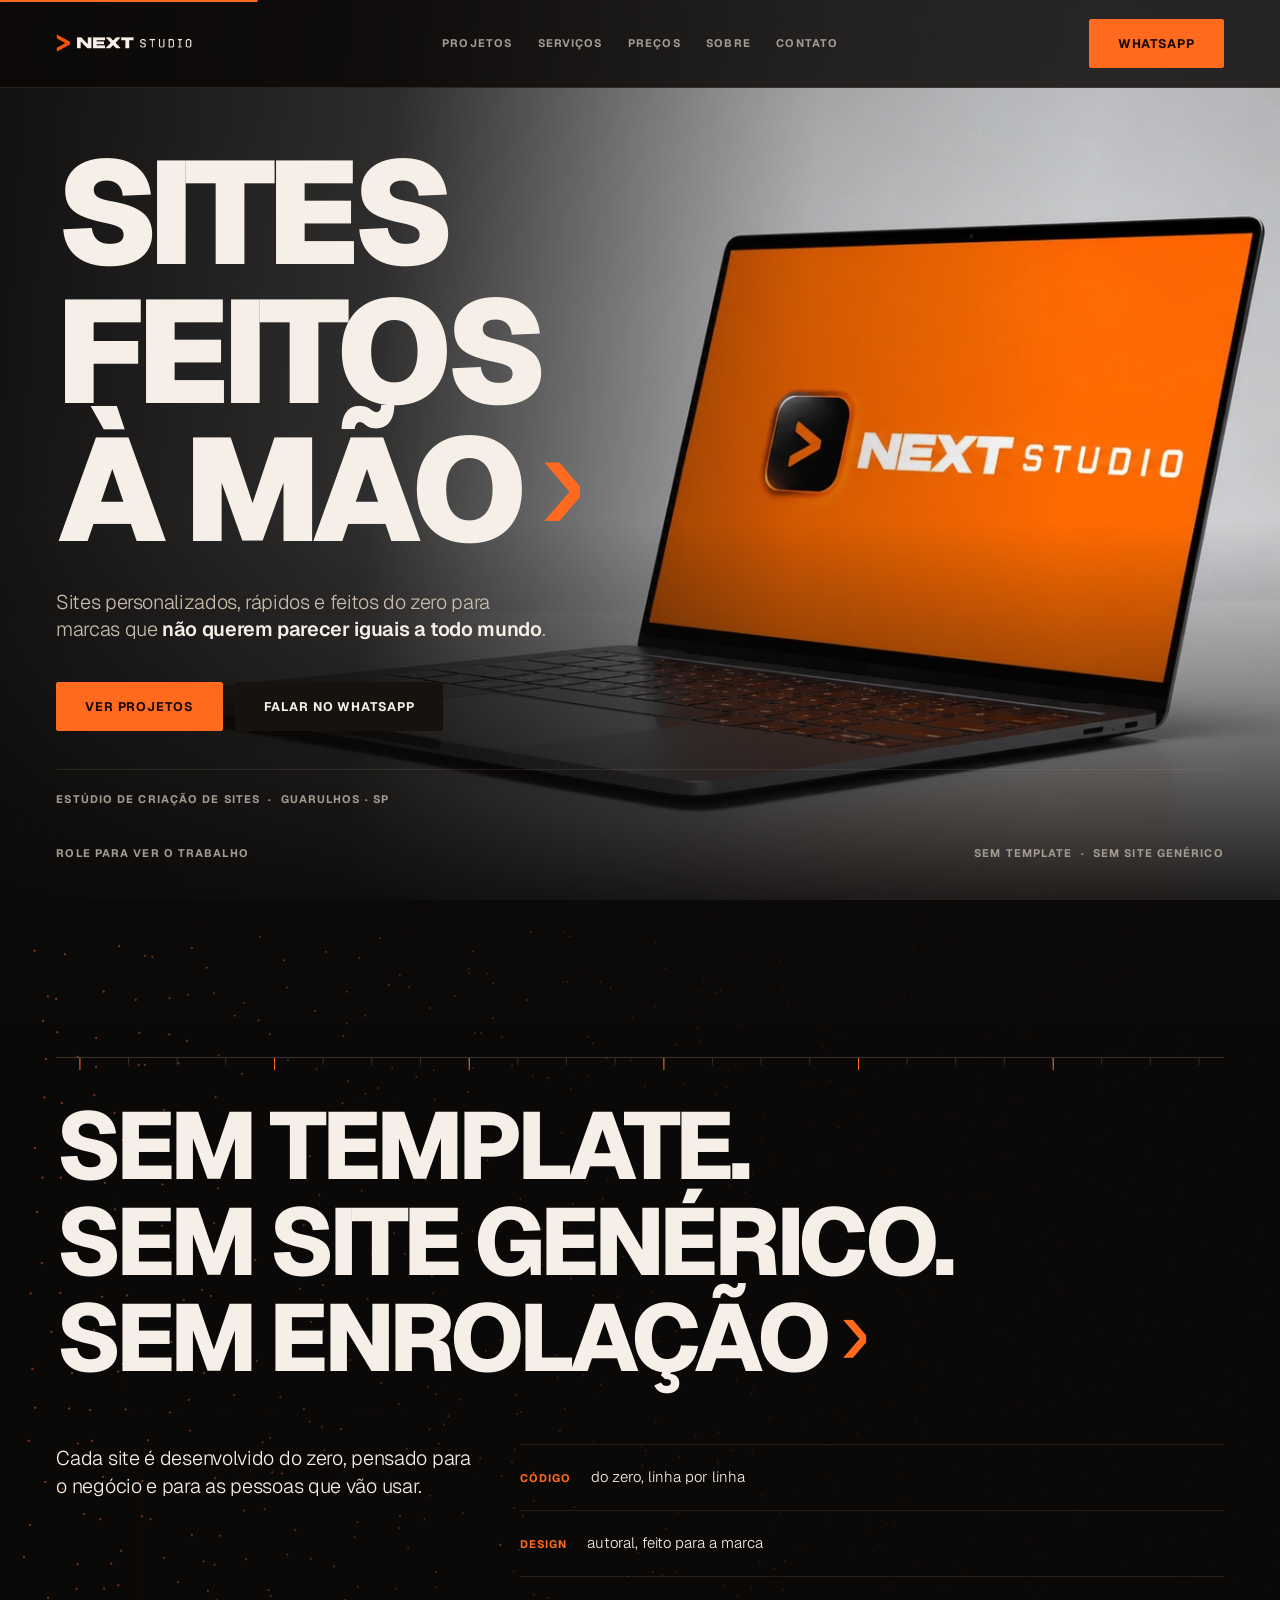
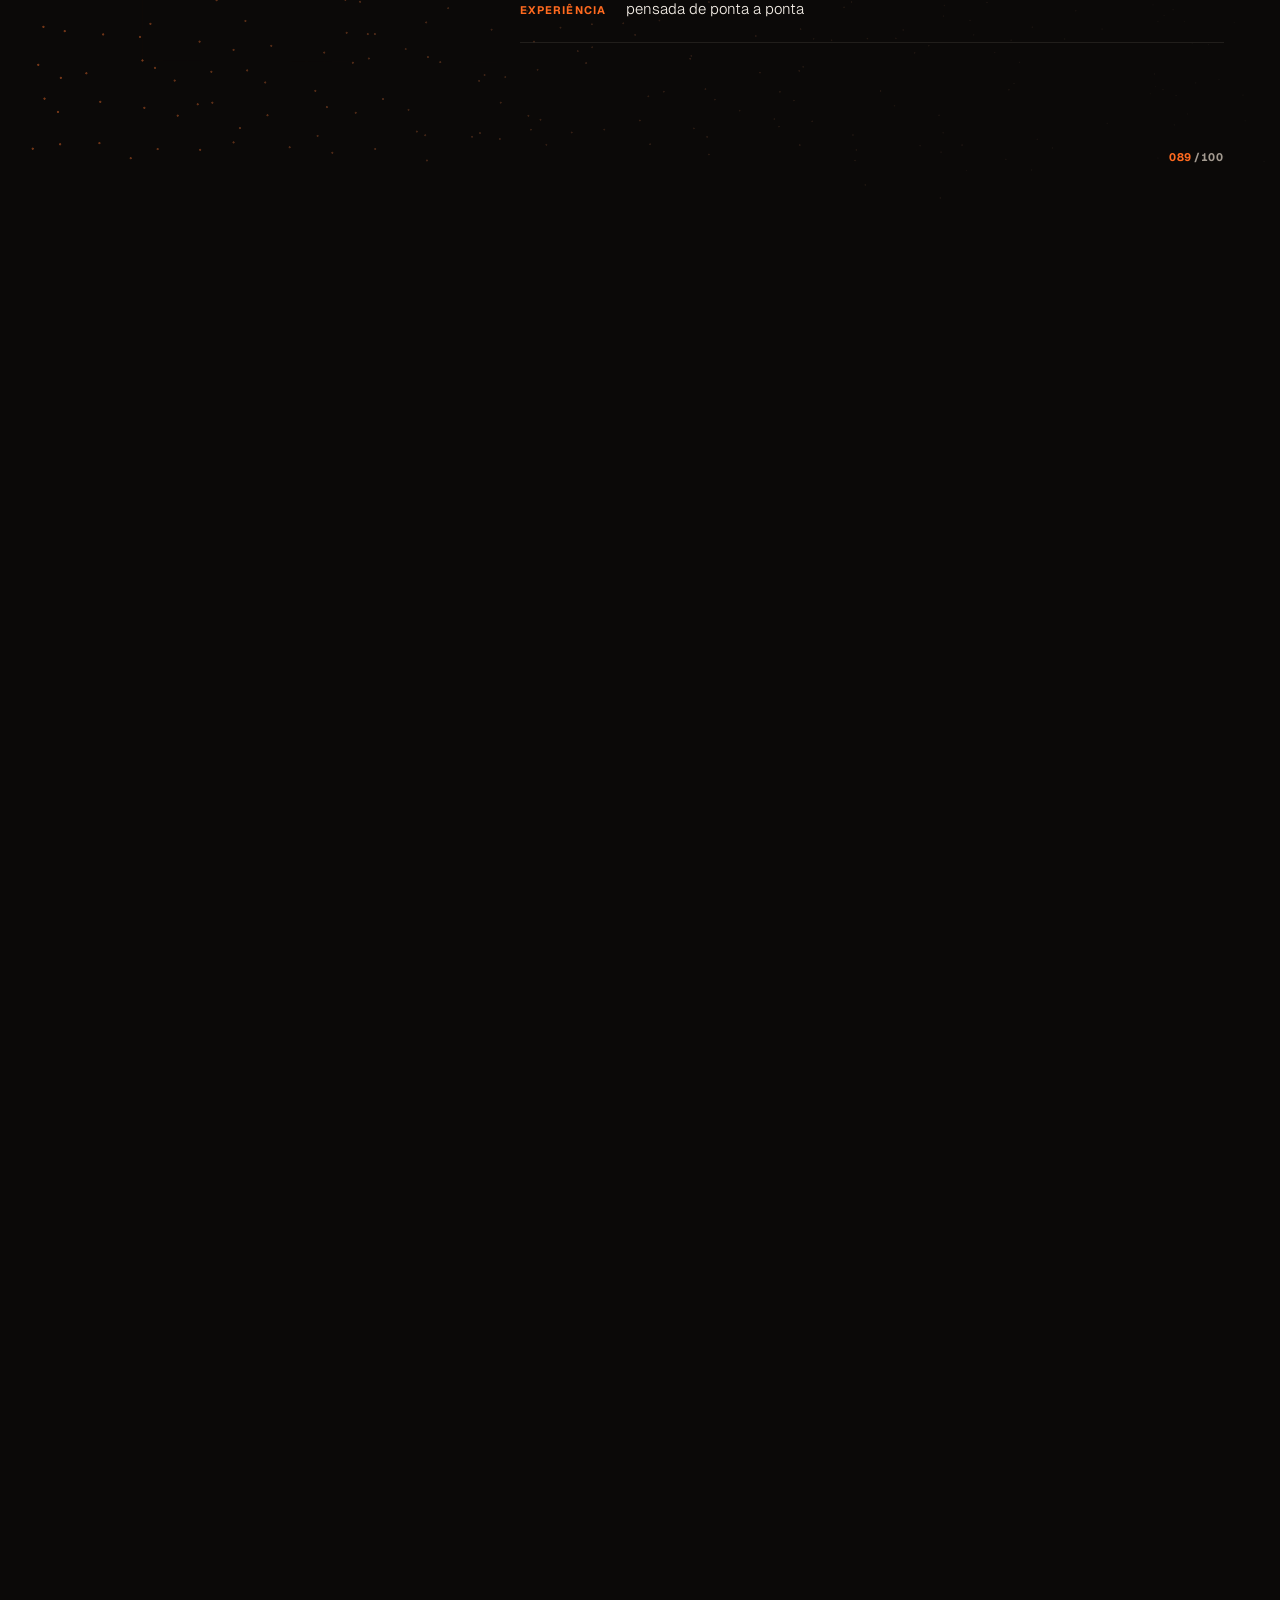
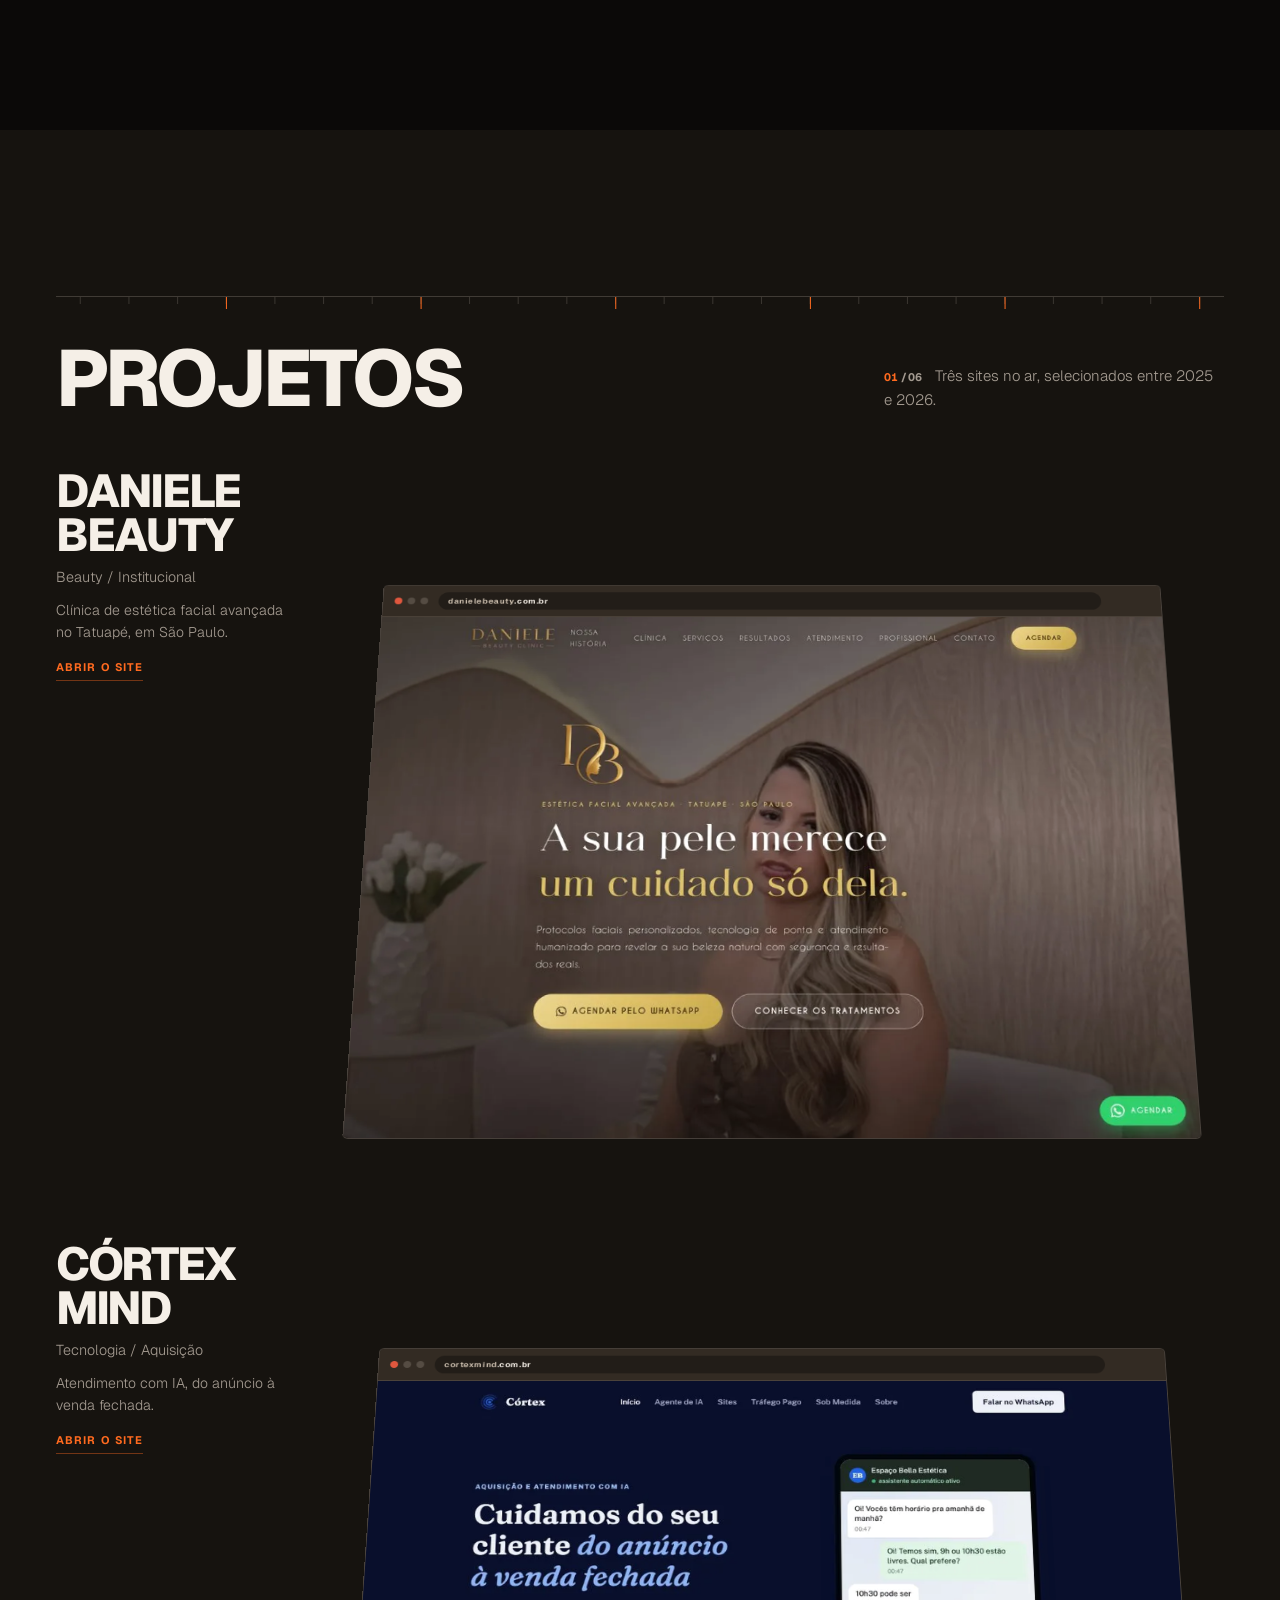
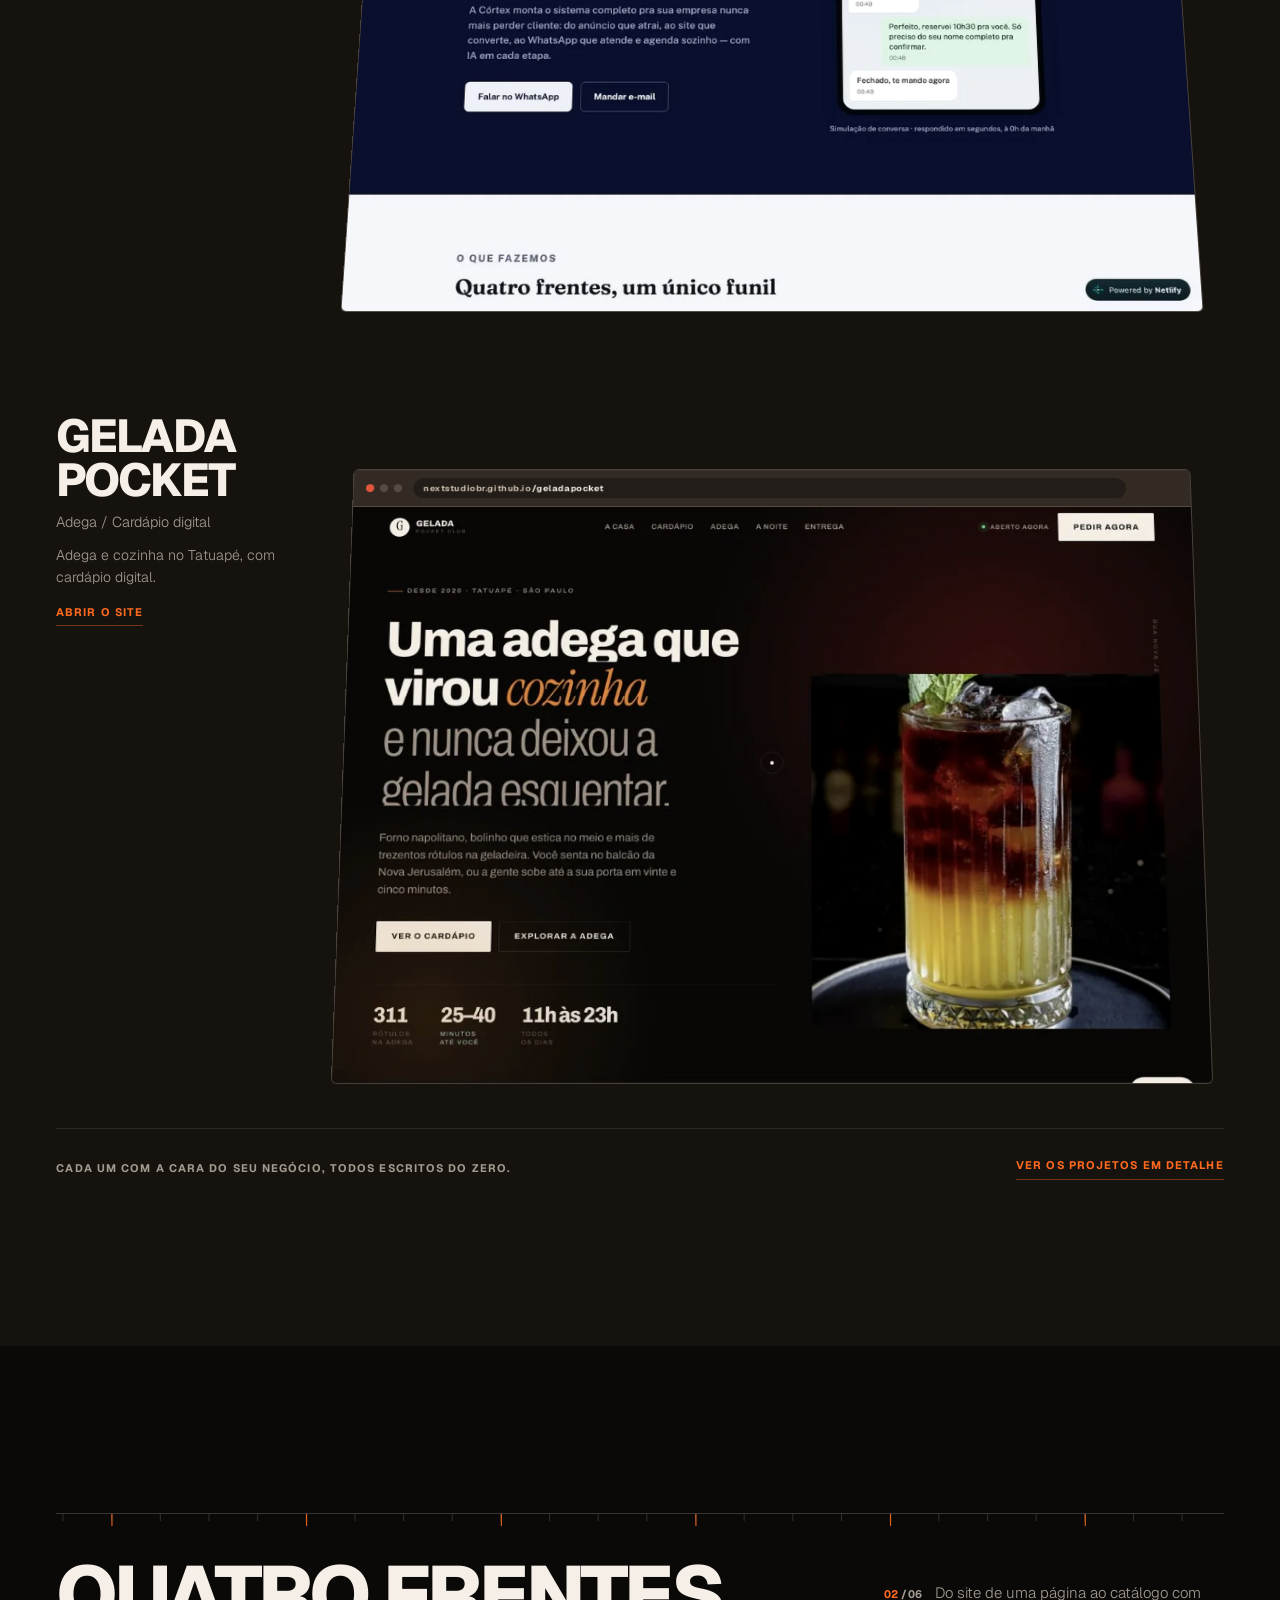
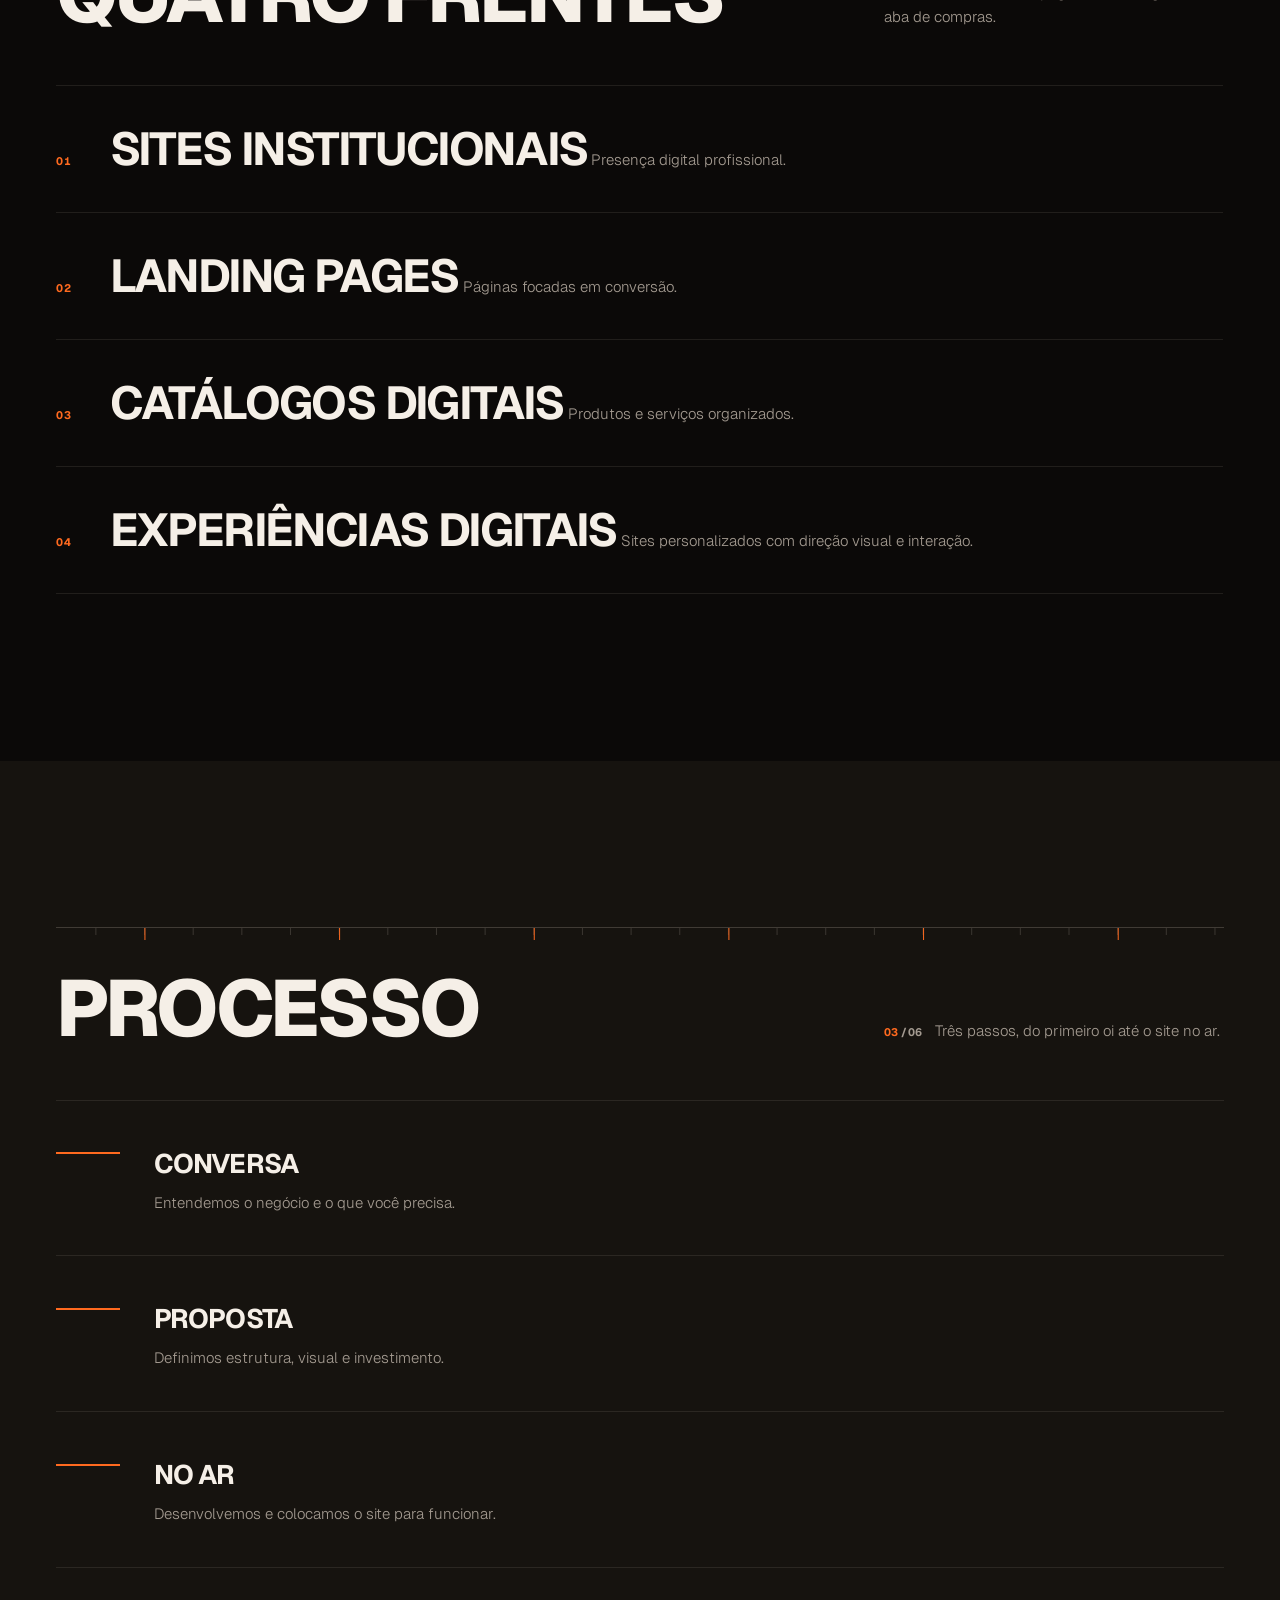
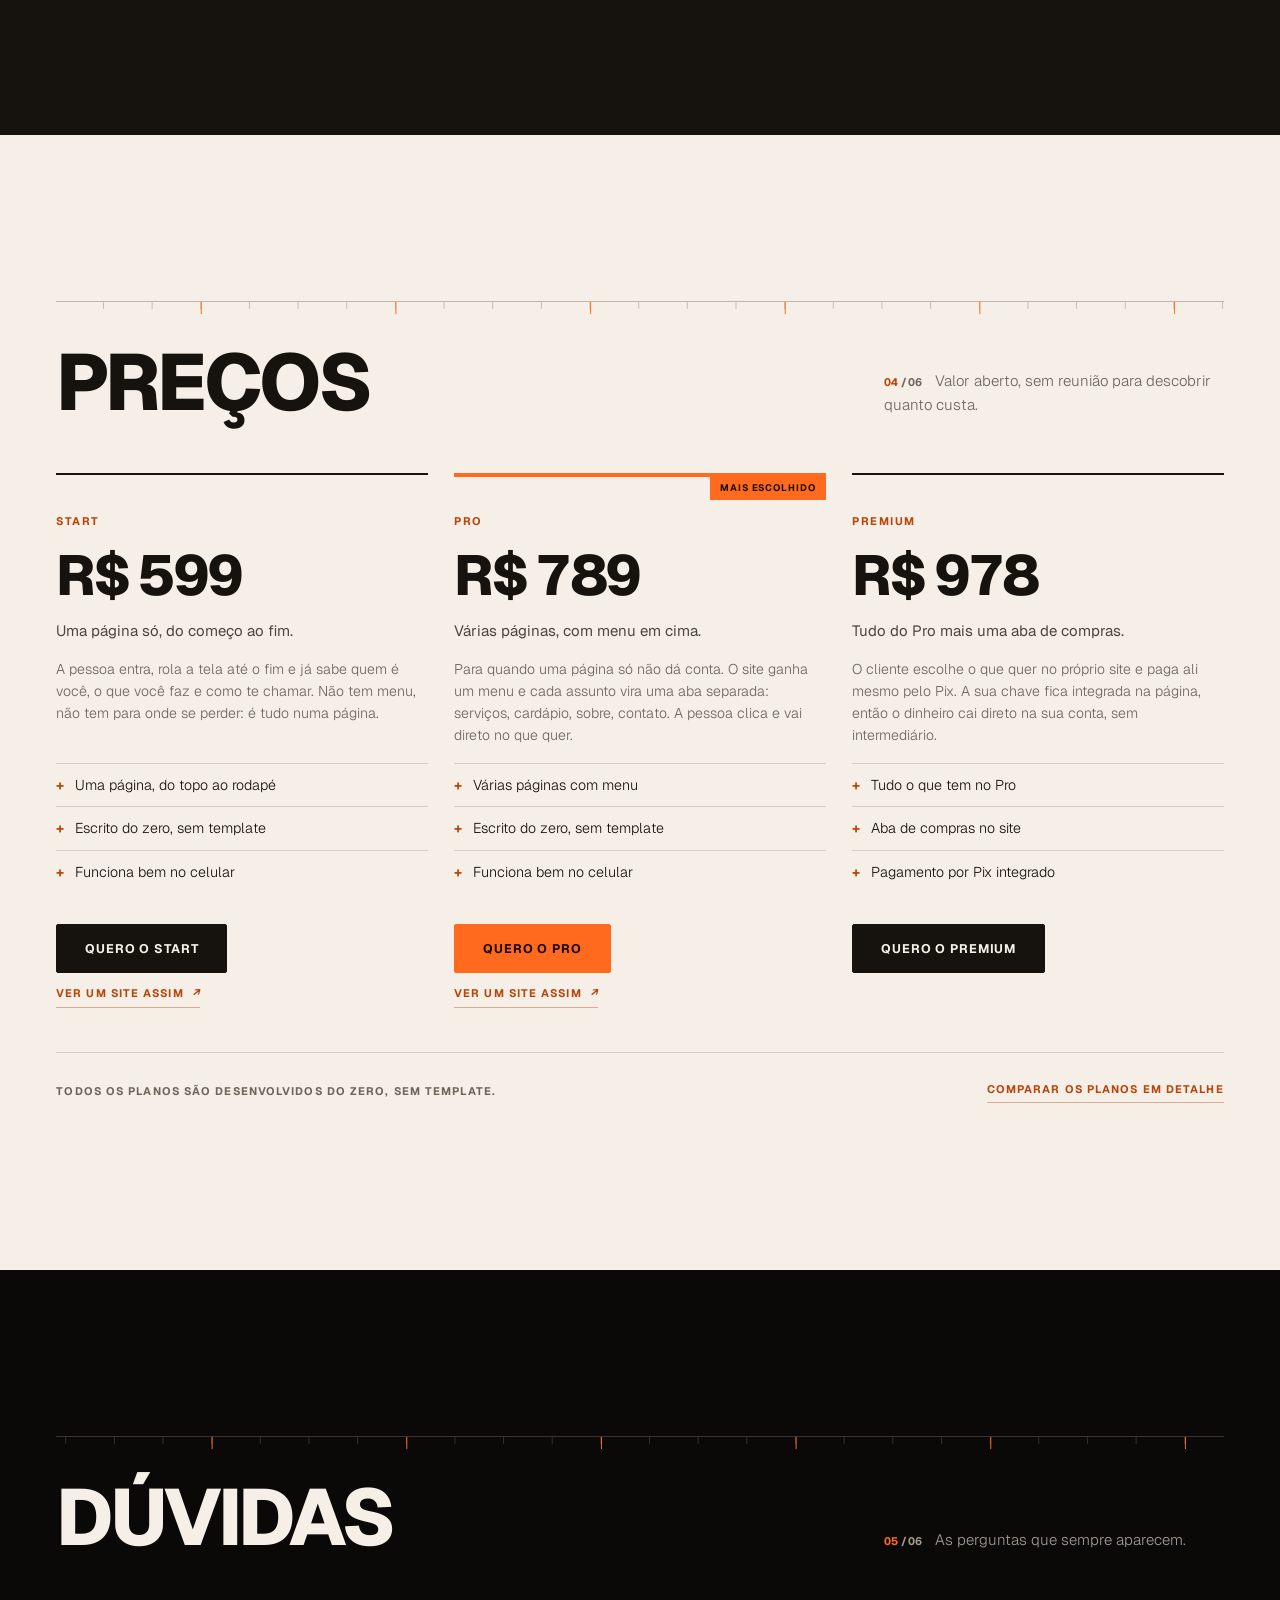
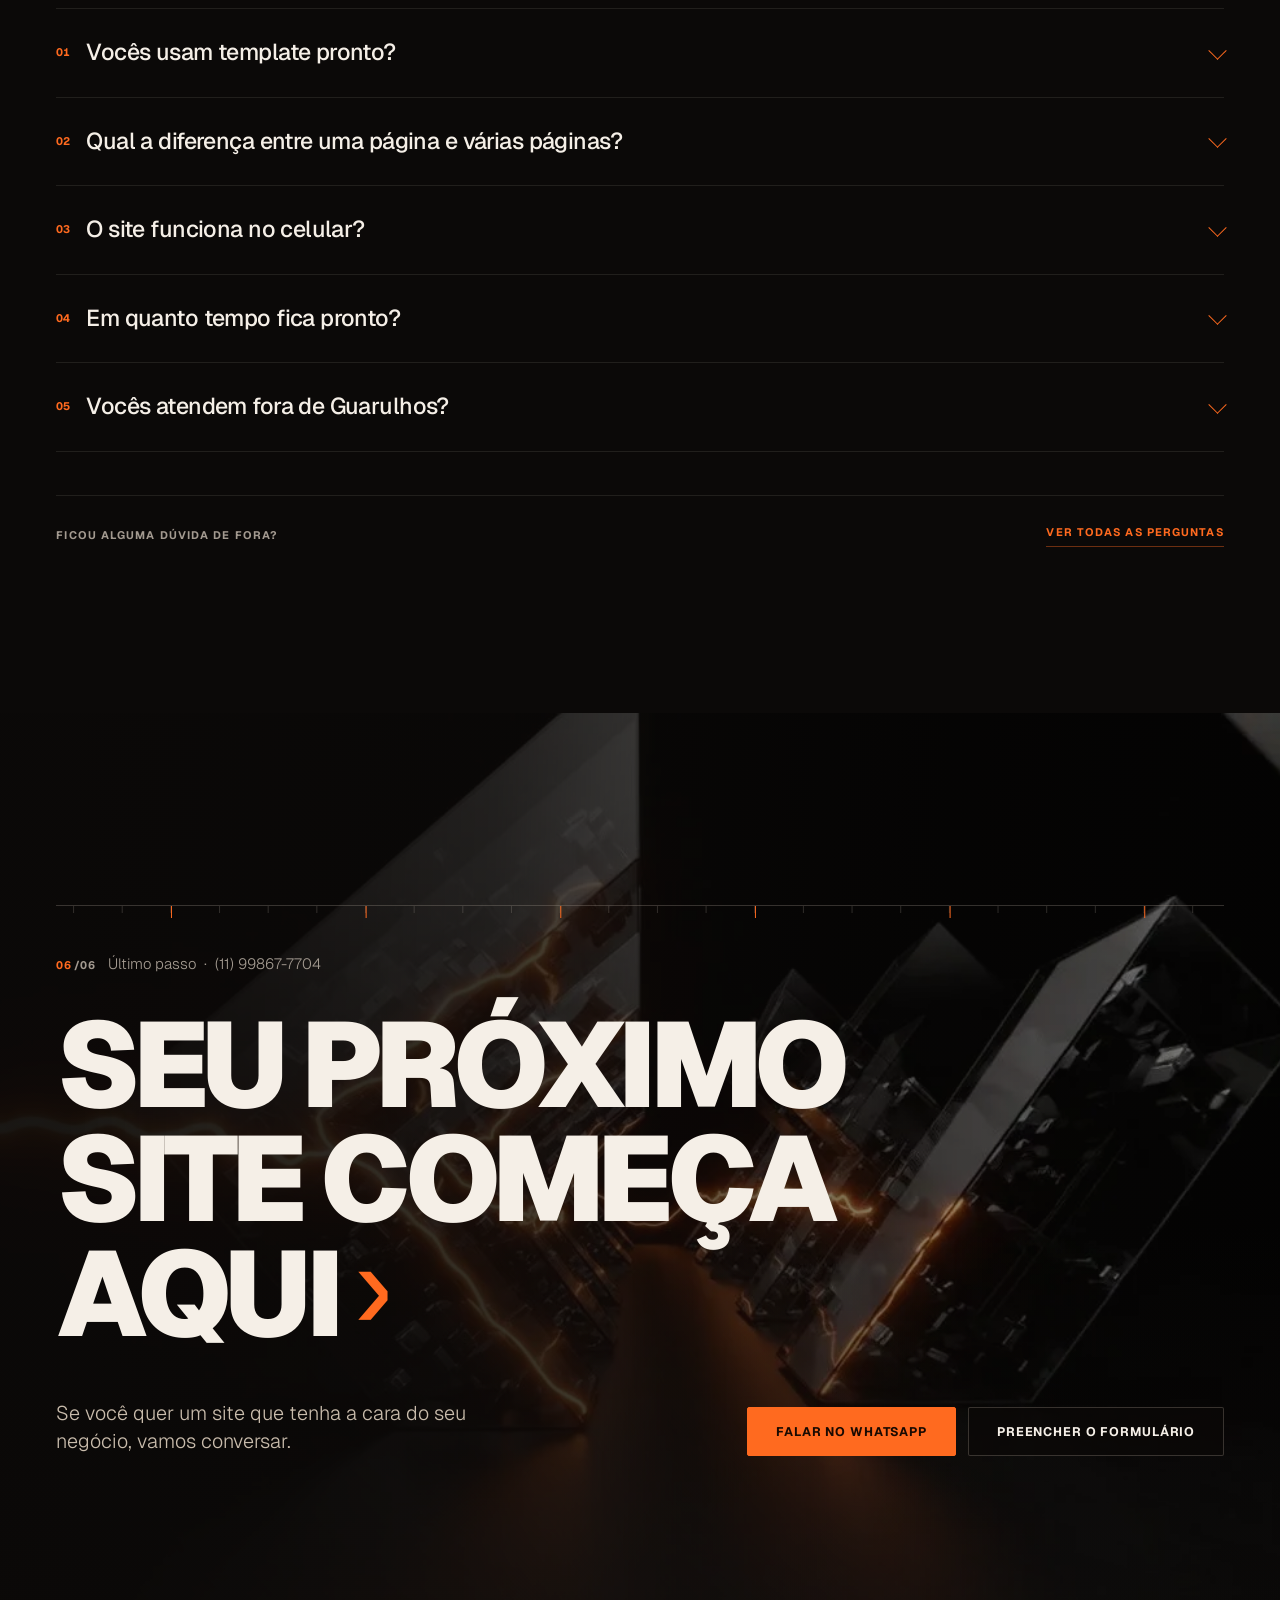
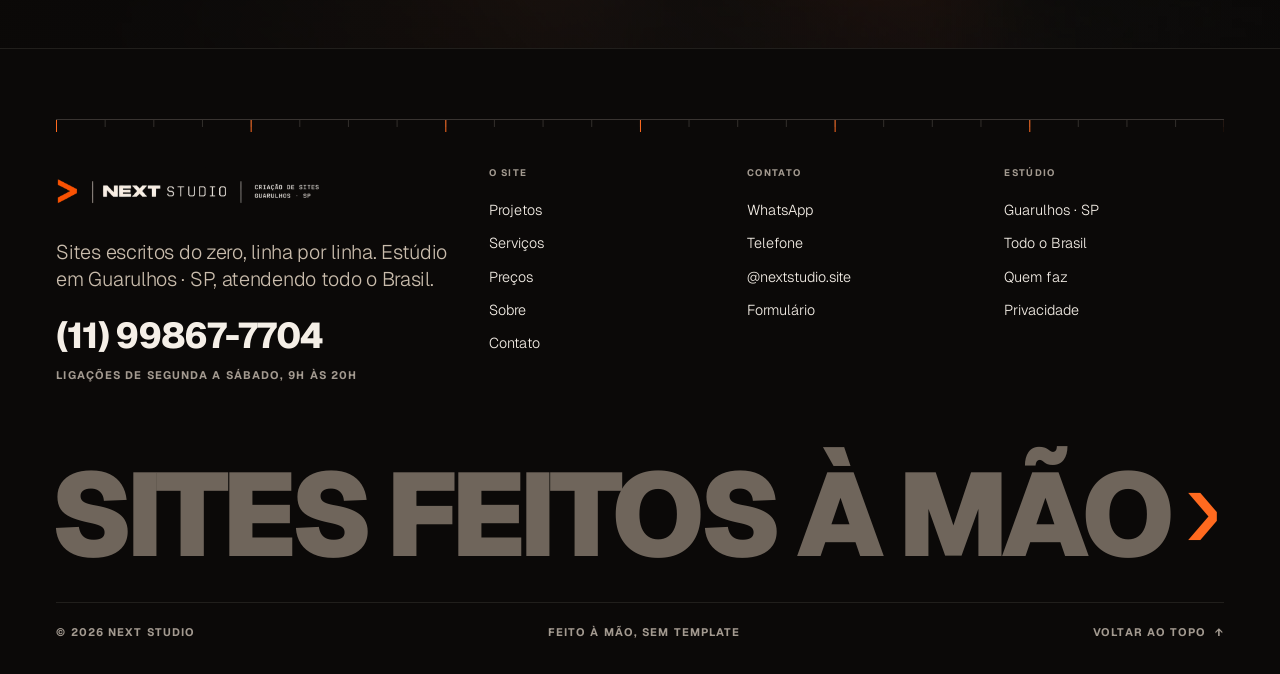
==== commit a435fa64: "Tira a tela de carregamento e põe o WhatsApp fixo A entrada com vídeo saiu a pedido: o site abre dir" ====
--- a/index.html
+++ b/index.html
@@ -9,22 +9,22 @@
 <meta name="author" content="Next Studio">
 <meta name="theme-color" content="#0B0908">
 <meta name="robots" content="index, follow, max-image-preview:large">
-<link rel="canonical" href="https://netxstudiobr.github.io/-/">
+<link rel="canonical" href="https://nextstudiobr.github.io/-/">
 
 <meta property="og:type" content="website">
 <meta property="og:site_name" content="Next Studio">
 <meta property="og:locale" content="pt_BR">
-<meta property="og:url" content="https://netxstudiobr.github.io/-/">
+<meta property="og:url" content="https://nextstudiobr.github.io/-/">
 <meta property="og:title" content="Next Studio | Criação de sites feitos à mão em Guarulhos">
 <meta property="og:description" content="Sites personalizados, rápidos e escritos do zero, sem template. Planos a partir de R$ 599, com atendimento para todo o Brasil.">
-<meta property="og:image" content="https://netxstudiobr.github.io/-/assets/img/og.jpg">
+<meta property="og:image" content="https://nextstudiobr.github.io/-/assets/img/og.jpg">
 <meta property="og:image:width" content="1200">
 <meta property="og:image:height" content="630">
 <meta property="og:image:alt" content="Composição da Next Studio: o título “Sites feitos à mão” em letras claras à esquerda e um notebook exibindo a marca na tela.">
 <meta name="twitter:card" content="summary_large_image">
 <meta name="twitter:title" content="Next Studio | Criação de sites feitos à mão em Guarulhos">
 <meta name="twitter:description" content="Sites personalizados, rápidos e escritos do zero, sem template. Planos a partir de R$ 599.">
-<meta name="twitter:image" content="https://netxstudiobr.github.io/-/assets/img/og.jpg">
+<meta name="twitter:image" content="https://nextstudiobr.github.io/-/assets/img/og.jpg">
 
 <link rel="icon" type="image/png" href="assets/img/favicon.png">
 <link rel="apple-touch-icon" href="assets/img/apple-touch-icon.png">
@@ -44,10 +44,10 @@
 {
   "@context":"https://schema.org",
   "@type":"ProfessionalService",
-  "@id":"https://netxstudiobr.github.io/-/#estudio",
+  "@id":"https://nextstudiobr.github.io/-/#estudio",
   "name":"Next Studio",
-  "url":"https://netxstudiobr.github.io/-/",
-  "image":"https://netxstudiobr.github.io/-/assets/img/og.jpg",
+  "url":"https://nextstudiobr.github.io/-/",
+  "image":"https://nextstudiobr.github.io/-/assets/img/og.jpg",
   "description":"Criação de sites personalizados feitos à mão, do zero, sem template.",
   "founder":{"@type":"Person","name":"Bernardo"},
   "areaServed":{"@type":"Country","name":"Brasil"},
@@ -84,30 +84,6 @@
 <div class="grao" aria-hidden="true"></div>
 <div class="fio-pg" aria-hidden="true"><i id="fioPg"></i></div>
 
-<!-- ═══════════════════════════════════════════════════════════════════════
-     ABERTURA — o vídeo 1, inteiro em quadro. A medição fica no rodapé.
-     ═══════════════════════════════════════════════════════════════════════ -->
-<div class="abertura" id="abertura" role="status" aria-live="polite" aria-label="Carregando o site da Next Studio"
-     data-marca="assets/img/logo-lockup.png"
-     data-capa-foto="assets/img/capa-foto.webp"
-     data-capa-foto-cel="assets/img/capa-foto-cel.webp">
-
-  <video class="abertura__filme" id="filmeAbertura"
-         poster="assets/img/poster-abertura.jpg"
-         width="1280" height="720"
-         muted loop playsinline preload="auto"
-         disablepictureinpicture disableremoteplayback tabindex="-1" aria-hidden="true">
-    <source src="assets/video/abertura.mp4" type="video/mp4">
-  </video>
-
-  <img class="abertura__marca" src="assets/img/logo-lockup.png" alt="Next Studio" width="948" height="130">
-
-  <div class="abertura__medida">
-    <span class="abertura__fio" aria-hidden="true"><i></i></span>
-    <span class="abertura__n" id="aberturaN" data-n="00">00<b>%</b></span>
-  </div>
-</div>
-
 <!-- ═══ TOPO ═══ -->
 <header class="topo" id="topo">
   <div class="topo__in">
@@ -191,7 +167,6 @@
       </span>
     </div>
 
-    <!-- a linha recebe o fio da abertura -->
     <div class="capa__leitura">
       <span class="rot"><span class="so-largo">Estúdio de criação de sites &nbsp;·&nbsp; </span>Guarulhos · SP</span>
     </div>
@@ -301,12 +276,12 @@
             <h3 class="janela__nome">Gelada Pocket</h3>
             <span class="janela__cat">Adega / Cardápio digital</span>
             <p class="janela__nota">Adega e cozinha no Tatuapé, com cardápio digital.</p>
-            <a class="lk" href="https://netxstudiobr.github.io/geladapocket/" target="_blank" rel="noopener noreferrer">Abrir o site</a>
+            <a class="lk" href="https://nextstudiobr.github.io/geladapocket/" target="_blank" rel="noopener noreferrer">Abrir o site</a>
           </div>
-          <a class="janela__quadro" href="https://netxstudiobr.github.io/geladapocket/" target="_blank" rel="noopener noreferrer" aria-label="netxstudiobr.github.io/geladapocket — abrir o site Gelada Pocket Club em uma nova aba">
+          <a class="janela__quadro" href="https://nextstudiobr.github.io/geladapocket/" target="_blank" rel="noopener noreferrer" aria-label="nextstudiobr.github.io/geladapocket — abrir o site Gelada Pocket Club em uma nova aba">
             <span class="janela__barra">
               <span class="janela__bolas" aria-hidden="true"><i></i><i></i><i></i></span>
-              <span class="janela__url">netxstudiobr.github.io<b>/geladapocket</b></span>
+              <span class="janela__url">nextstudiobr.github.io<b>/geladapocket</b></span>
               <span class="janela__ir" aria-hidden="true">Abrir &rsaquo;</span>
             </span>
             <span class="janela__tela">
@@ -425,7 +400,7 @@
         </ul>
         <div class="plano__pe">
           <span class="bt-caixa"><a class="bt bt--solido" href="https://wa.me/5511998677704?text=Oi!%20Vim%20pelo%20site%20da%20Next%20Studio.%20Quero%20o%20plano%20Pro%20(R%24%20789)." target="_blank" rel="noopener noreferrer">Quero o Pro</a></span>
-          <a class="lk" href="https://netxstudiobr.github.io/geladapocket/" target="_blank" rel="noopener noreferrer">Ver um site assim <i aria-hidden="true">&#8599;</i></a>
+          <a class="lk" href="https://nextstudiobr.github.io/geladapocket/" target="_blank" rel="noopener noreferrer">Ver um site assim <i aria-hidden="true">&#8599;</i></a>
         </div>
       </article>
       <article class="plano rv" style="--atraso:0.18s">
@@ -609,7 +584,14 @@
   </div>
 </footer>
 
-<script src="assets/js/abertura.js"></script>
+<!-- WhatsApp fixo: o mesmo atalho em todas as páginas. Ele se recolhe
+     sozinho quando o fecho ou o rodapé aparecem (nucleo.js). -->
+<a class="zap-flutua" href="https://wa.me/5511998677704?text=Oi%21%20Vim%20pelo%20site%20da%20Next%20Studio.%20Quero%20fazer%20um%20site." target="_blank" rel="noopener noreferrer"
+   aria-label="Falar com a Next Studio no WhatsApp">
+  <svg viewBox="0 0 24 24" aria-hidden="true" focusable="false"><path d="M12.04 2C6.58 2 2.13 6.45 2.13 11.91c0 1.75.46 3.46 1.32 4.96L2 22l5.25-1.38a9.87 9.87 0 0 0 4.79 1.22h.01c5.46 0 9.91-4.45 9.91-9.91 0-2.65-1.03-5.14-2.9-7.01A9.82 9.82 0 0 0 12.04 2zm0 18.13h-.01a8.2 8.2 0 0 1-4.18-1.15l-.3-.18-3.12.82.83-3.04-.2-.31a8.17 8.17 0 0 1-1.25-4.36c0-4.54 3.7-8.23 8.24-8.23 2.2 0 4.27.86 5.82 2.41a8.18 8.18 0 0 1 2.41 5.83c0 4.54-3.7 8.23-8.24 8.23z"/><path d="M17.47 14.38c-.3-.15-1.76-.87-2.03-.97-.27-.1-.47-.15-.67.15-.2.3-.77.97-.95 1.17-.17.2-.35.22-.65.07-.3-.15-1.26-.46-2.4-1.48-.89-.79-1.49-1.76-1.66-2.06-.17-.3-.02-.46.13-.61.14-.14.3-.35.45-.52.15-.17.2-.3.3-.5.1-.2.05-.37-.02-.52-.07-.15-.67-1.62-.92-2.22-.24-.58-.49-.5-.67-.51l-.57-.01c-.2 0-.52.07-.8.37-.27.3-1.04 1.02-1.04 2.48s1.07 2.88 1.22 3.08c.15.2 2.1 3.2 5.08 4.49.71.3 1.26.49 1.69.63.71.22 1.36.19 1.87.12.57-.08 1.76-.72 2.01-1.41.25-.69.25-1.28.17-1.41-.07-.13-.27-.2-.57-.35z"/></svg>
+  <span>WhatsApp</span>
+</a>
+
 <script src="assets/js/nucleo.js" defer></script>
 <script src="assets/js/malha.js" defer></script>
 
--- a/assets/css/estilo.css
+++ b/assets/css/estilo.css
@@ -13,13 +13,13 @@
    trilho lateral com capítulo girado, sem rótulo entre colchetes, sem bloco
    de "próxima aba", sem número fantasma vazado, sem letreiro correndo.
 
-   Ordem: 1 sistema · 2 base · 3 peças · 4 abertura · 5 capa · 6 seções
+   Ordem: 1 sistema · 2 base · 3 peças · 4 whatsapp · 5 capa · 6 seções
           7 topo e rodapé · 8 internas · 9 formulário · 10 respostas
    ══════════════════════════════════════════════════════════════════════════ */
 
 /* ═══ 1. SISTEMA ═════════════════════════════════════════════════════════ */
 :root{
-  /* — tinta — a escala escura nasce do vídeo de abertura (medido: #0e0b0a) */
+  /* — tinta — */
   --tinta:#0B0908;
   --grafite:#16130F;
   --carvao:#221D18;
@@ -84,9 +84,9 @@
   --z-corpo:2;
   --z-regua:50;
   --z-menu:70;
+  --z-zap:65;        /* abaixo do menu: ele ocupa a tela toda */
   --z-topo:80;
   --z-fio:85;       /* o fio de progresso fica ACIMA do topo, senão some atrás dele */
-  --z-abertura:100;
 
   --topo-h:76px;
   --raio:2px;
@@ -132,7 +132,6 @@
   -moz-osx-font-smoothing:grayscale;
   text-rendering:optimizeLegibility;
 }
-body.travado{ overflow:hidden; height:100dvh; }
 
 img,video,svg,canvas{ display:block; max-width:100%; }
 img,video{ height:auto; }
@@ -349,92 +348,38 @@
   transform:scaleX(var(--rolo,0)); transform-origin:left;
 }
 
-/* ═══ 4. ABERTURA — o vídeo 1, inteiro ═══════════════════════════════════
-   O vídeo é mostrado por completo, sem recorte: `contain` garante que
-   nenhuma borda seja cortada em nenhuma proporção de tela.
-   A medição de carregamento vive num fio no rodapé, fora do caminho. */
-.abertura{ display:none; }
-.abertura[hidden]{ display:none; }
-
-.js .abertura{
-  position:fixed; inset:0; z-index:var(--z-abertura);
-  background:#000;
-  container-type:size;
-  display:block;
-  overflow:hidden;
-  animation:aberturaDesiste 0s linear 14s forwards;
-}
-.js .abertura[hidden]{ display:none; }
-@keyframes aberturaDesiste{
-  to{ visibility:hidden; opacity:0; pointer-events:none; }
-}
-
-/* O quadro tem a medida exata do vídeo (16:9), centrado — então as bordas
-   dele são as bordas da imagem, não da tela. O vídeo tem a borda esquerda
-   cinza e a direita preta; num fundo de outra cor isso aparecia como duas
-   faixas nas laterais. Agora o fundo é preto e as bordas se dissolvem nele:
-   nada do vídeo é cortado, só não sobra emenda. */
-.abertura__filme{
-  position:absolute; inset:0; margin:auto;
-  width:100%; height:100%;
-  width:min(100cqw, 100cqh * 16 / 9);
-  height:min(100cqh, 100cqw * 9 / 16);
-  object-fit:contain;          /* o vídeo inteiro, nunca cortado */
-  object-position:center;
-  -webkit-mask-image:
-    linear-gradient(to right, transparent, #000 8%, #000 92%, transparent),
-    linear-gradient(to bottom, transparent, #000 6%, #000 94%, transparent);
-  -webkit-mask-composite:source-in;
-          mask-image:
-    linear-gradient(to right, transparent, #000 8%, #000 92%, transparent),
-    linear-gradient(to bottom, transparent, #000 6%, #000 94%, transparent);
-          mask-composite:intersect;
-}
-
-/* a medição: um fio rente ao rodapé e um número pequeno ao lado dele */
-.abertura__medida{
-  position:absolute; left:0; right:0; bottom:0;
-  display:flex; align-items:center; gap:clamp(12px,2vw,22px);
-  padding:0 var(--gut) clamp(16px,2.4vw,26px);
-}
-.abertura__fio{
-  position:relative; flex:1; height:1px;
-  background:var(--fio-2);
-}
-.abertura__fio > i{
-  position:absolute; inset:0 auto 0 0;
-  width:calc(var(--p,0) * 100%);
-  background:var(--laranja);
-}
-.abertura__n{
-  font-family:var(--rotulo); font-size:var(--t-rot); font-weight:var(--peso-rotulo);
-  letter-spacing:.1em; color:var(--areia);
-  font-variant-numeric:tabular-nums;
-  flex:none; min-width:4ch; text-align:right;
-}
-.abertura__n b{ font-weight:var(--peso-rotulo); color:var(--laranja); }
-.abertura__marca{
-  position:absolute; top:clamp(16px,2.4vw,28px); left:var(--gut);
-  height:clamp(14px,1.4vw,19px); width:auto; opacity:.9;
-}
-
-/* ── a passagem ───────────────────────────────────────────────────────────
-   O vídeo apaga, o fundo fica transparente e a capa aparece por baixo — mas o
-   fio de medição NÃO some: ele sobe até a linha da leitura da capa e se
-   recolhe ali. O deslocamento exato é medido pelo JS. */
-.js .abertura{ transition:background-color .8s var(--e-io); }
-.abertura__filme{ transition:opacity .55s var(--e-io), transform .9s var(--e-exp); }
-.abertura__marca{ transition:opacity .4s var(--e-io); }
-.abertura__medida{ transition:transform 1.05s var(--e-exp); will-change:transform; }
-.abertura__n{ transition:opacity .3s var(--e-io); }
-
-/* especificidade igual à de `.js .abertura`, senão o fundo escuro vence */
-.js .abertura.abertura--saindo{ background-color:transparent; pointer-events:none; }
-.abertura--saindo .abertura__filme{ opacity:0; transform:scale(.97); }
-.abertura--saindo .abertura__marca{ opacity:0; }
-.abertura--saindo .abertura__n{ opacity:0; transition-delay:.5s; }
-/* sem passagem medida (tela rolada, alvo fora de vista): só apaga */
-.abertura--saindo:not(.abertura--passa) .abertura__medida{ opacity:0; transition:opacity .4s; }
+/* ═══ 4. WHATSAPP FIXO ══════════════════════════════════════════════════
+   O atalho acompanha o site inteiro, sempre no mesmo canto. Ele se recolhe
+   quando o rodapé ou o fecho aparecem — ali os mesmos contatos já estão na
+   página, em tamanho grande — e some com o menu do celular aberto, que
+   ocupa a tela toda. */
+.zap-flutua{
+  position:fixed; z-index:var(--z-zap);
+  right:clamp(14px,2.2vw,30px);
+  bottom:max(clamp(14px,2.2vw,30px), env(safe-area-inset-bottom));
+  display:inline-flex; align-items:center; gap:10px;
+  padding:15px 20px;
+  background:var(--laranja); color:#190A02;
+  border-radius:var(--raio);
+  font-family:var(--rotulo); font-weight:var(--peso-rotulo);
+  font-size:var(--t-bt); letter-spacing:.07em; line-height:1; text-transform:uppercase;
+  box-shadow:0 12px 34px rgba(11,9,8,.45);
+  transition:background-color var(--t-rap) var(--e-out),
+             opacity .4s var(--e-out), transform .4s var(--e-out);
+}
+.zap-flutua svg{ width:21px; height:21px; display:block; fill:currentColor; }
+@media (hover:hover){ .zap-flutua:hover{ background:var(--brasa); } }
+/* recolhido: sem clique e fora do caminho, mas ainda no DOM */
+.zap-flutua--oculto{ opacity:0; transform:translateY(14px) scale(.96); pointer-events:none; }
+.menu-on .zap-flutua{ opacity:0; transform:translateY(14px); pointer-events:none; }
+/* no celular fica só o ícone; o rótulo continua lá para o leitor de tela */
+@media (max-width:599px){
+  .zap-flutua{ padding:15px; }
+  .zap-flutua span{
+    position:absolute; width:1px; height:1px; margin:-1px;
+    overflow:hidden; clip-path:inset(50%); white-space:nowrap;
+  }
+}
 
 /* ═══ 5. CAPA — a foto ═══════════════════════════════════════════════════
    Só a foto do notebook, parada e nítida desde o primeiro quadro. Nada de
@@ -500,27 +445,12 @@
 .capa__p b{ font-weight:600; color:var(--areia); }
 .capa__acoes{ display:flex; flex-wrap:wrap; gap:12px; }
 
-/* a leitura: a linha que recebe o fio da abertura */
+/* a leitura: a linha de legenda no pé da capa */
 .capa__leitura{
   display:flex; flex-wrap:wrap; align-items:center;
   justify-content:space-between; gap:10px 20px;
   padding-top:clamp(14px,2vw,22px);
   border-top:1px solid var(--fio);
-}
-.capa__leitura{ position:relative; }
-.capa__leitura::before{
-  content:""; position:absolute; left:0; right:0; top:-1px; height:1px;
-  background:var(--laranja);
-  transform:scaleX(0); transform-origin:right;
-  pointer-events:none;
-}
-/* invisível enquanto o fio da abertura viaja; aparece no ponto exato em que
-   ele chega e então se recolhe para a direita, para dentro do número */
-.capa.recebeu .capa__leitura::before{ animation:recolhe 2.3s var(--e-io) both; }
-@keyframes recolhe{
-  0%,52%{ transform:scaleX(1); opacity:0; }
-  53%   { transform:scaleX(1); opacity:1; }
-  100%  { transform:scaleX(0); opacity:1; }
 }
 @media (max-width:599px){ .so-largo{ display:none; } }
 .capa__rodape{
@@ -1537,7 +1467,7 @@
 
 /* — impressão — */
 @media print{
-  .abertura,.topo,.menu,.grao,.fio-pg,
+  .topo,.menu,.grao,.fio-pg,.zap-flutua,
   .capa__foto,.manifesto__tela,.fecho__fundo,.seguir{ display:none!important; }
   body{ background:#fff; color:#000; }
   .sec,.fecho,.manifesto,.obra,.frentes,.rito,.tabela,.capa{ background:#fff!important; color:#000!important; }
